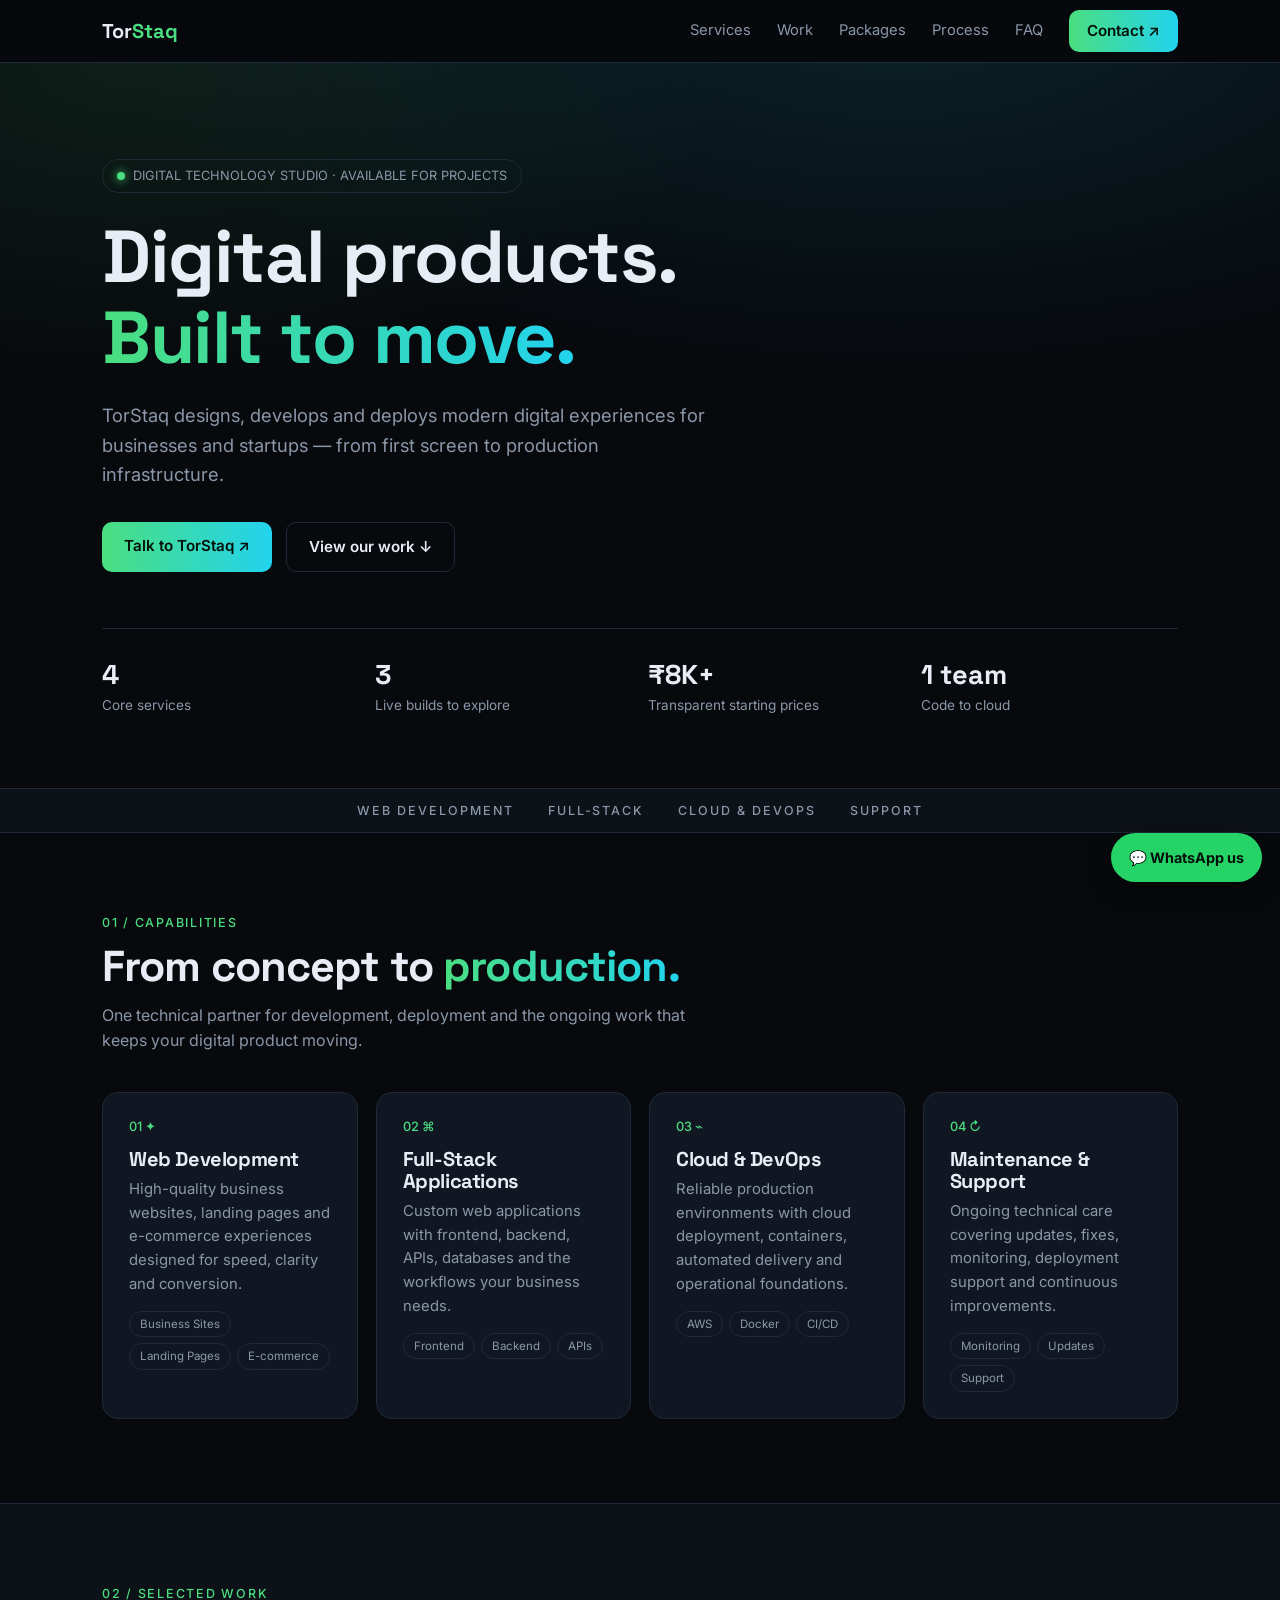
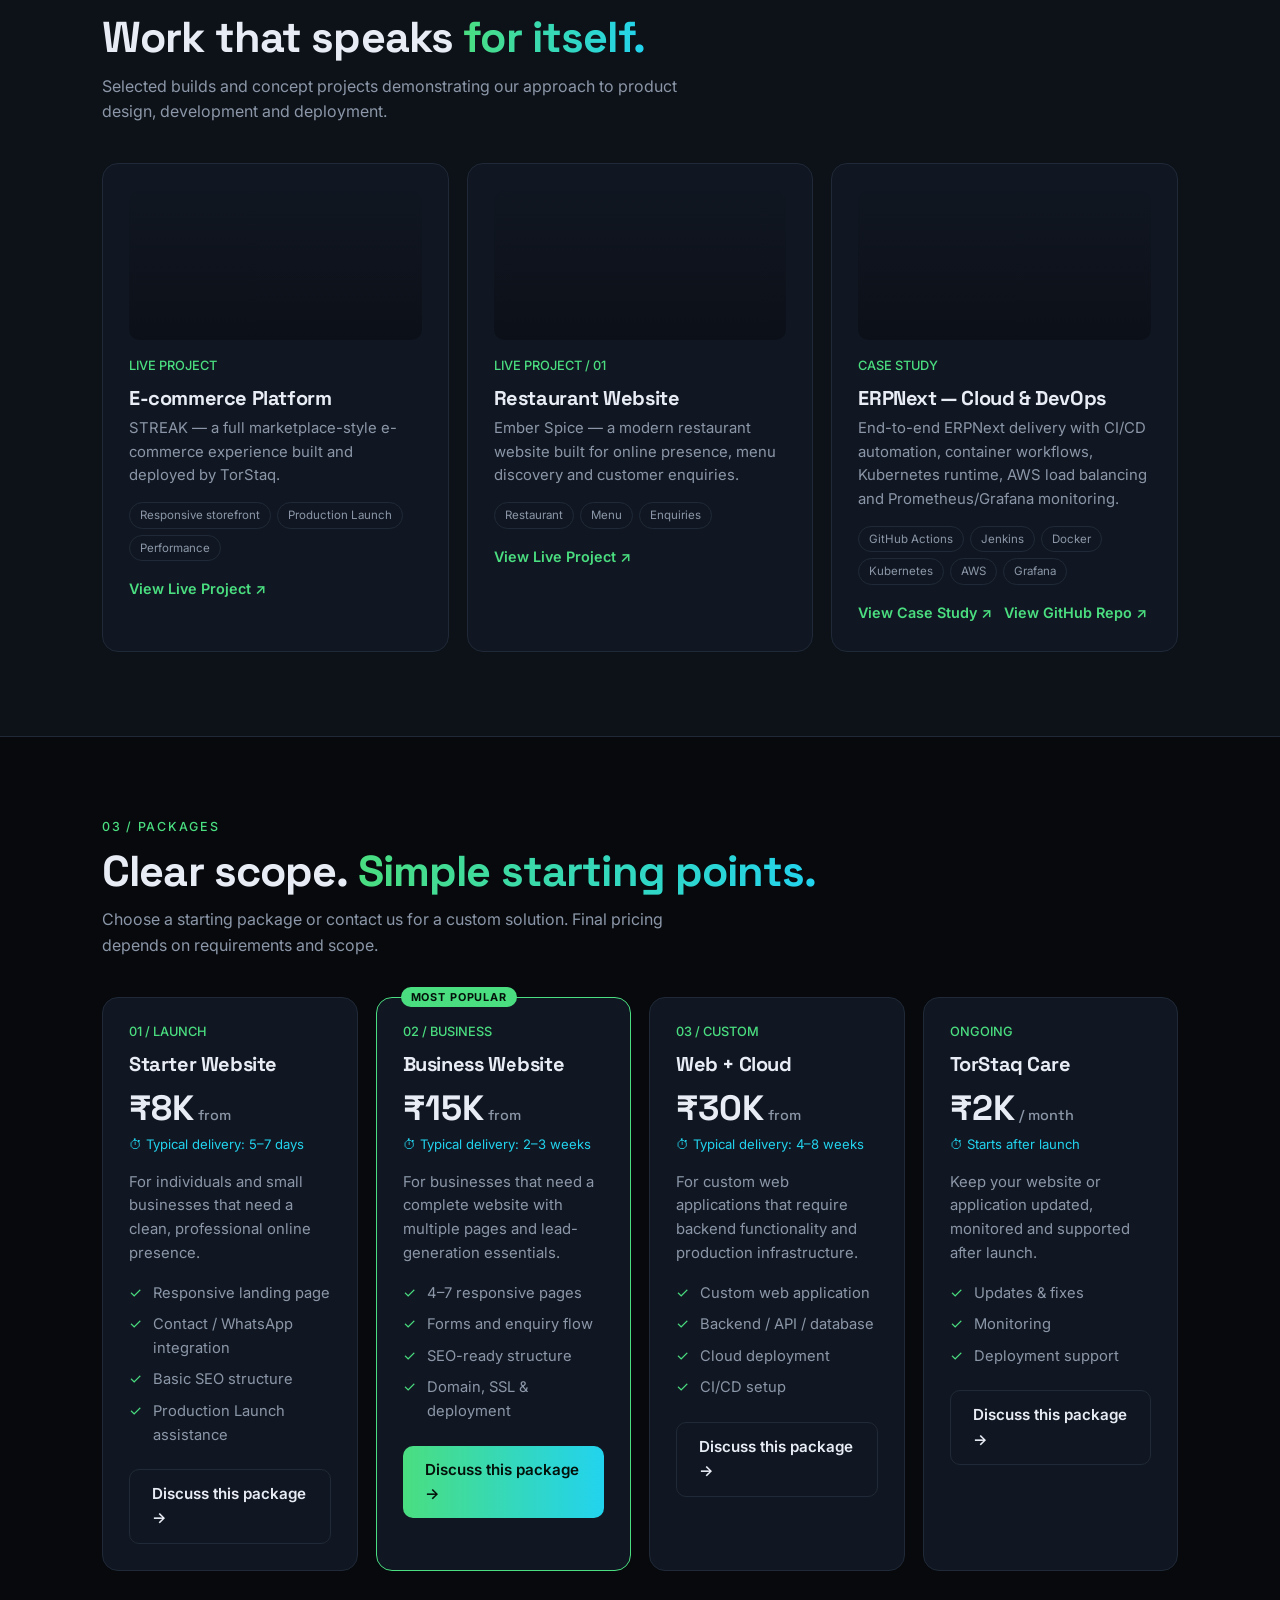
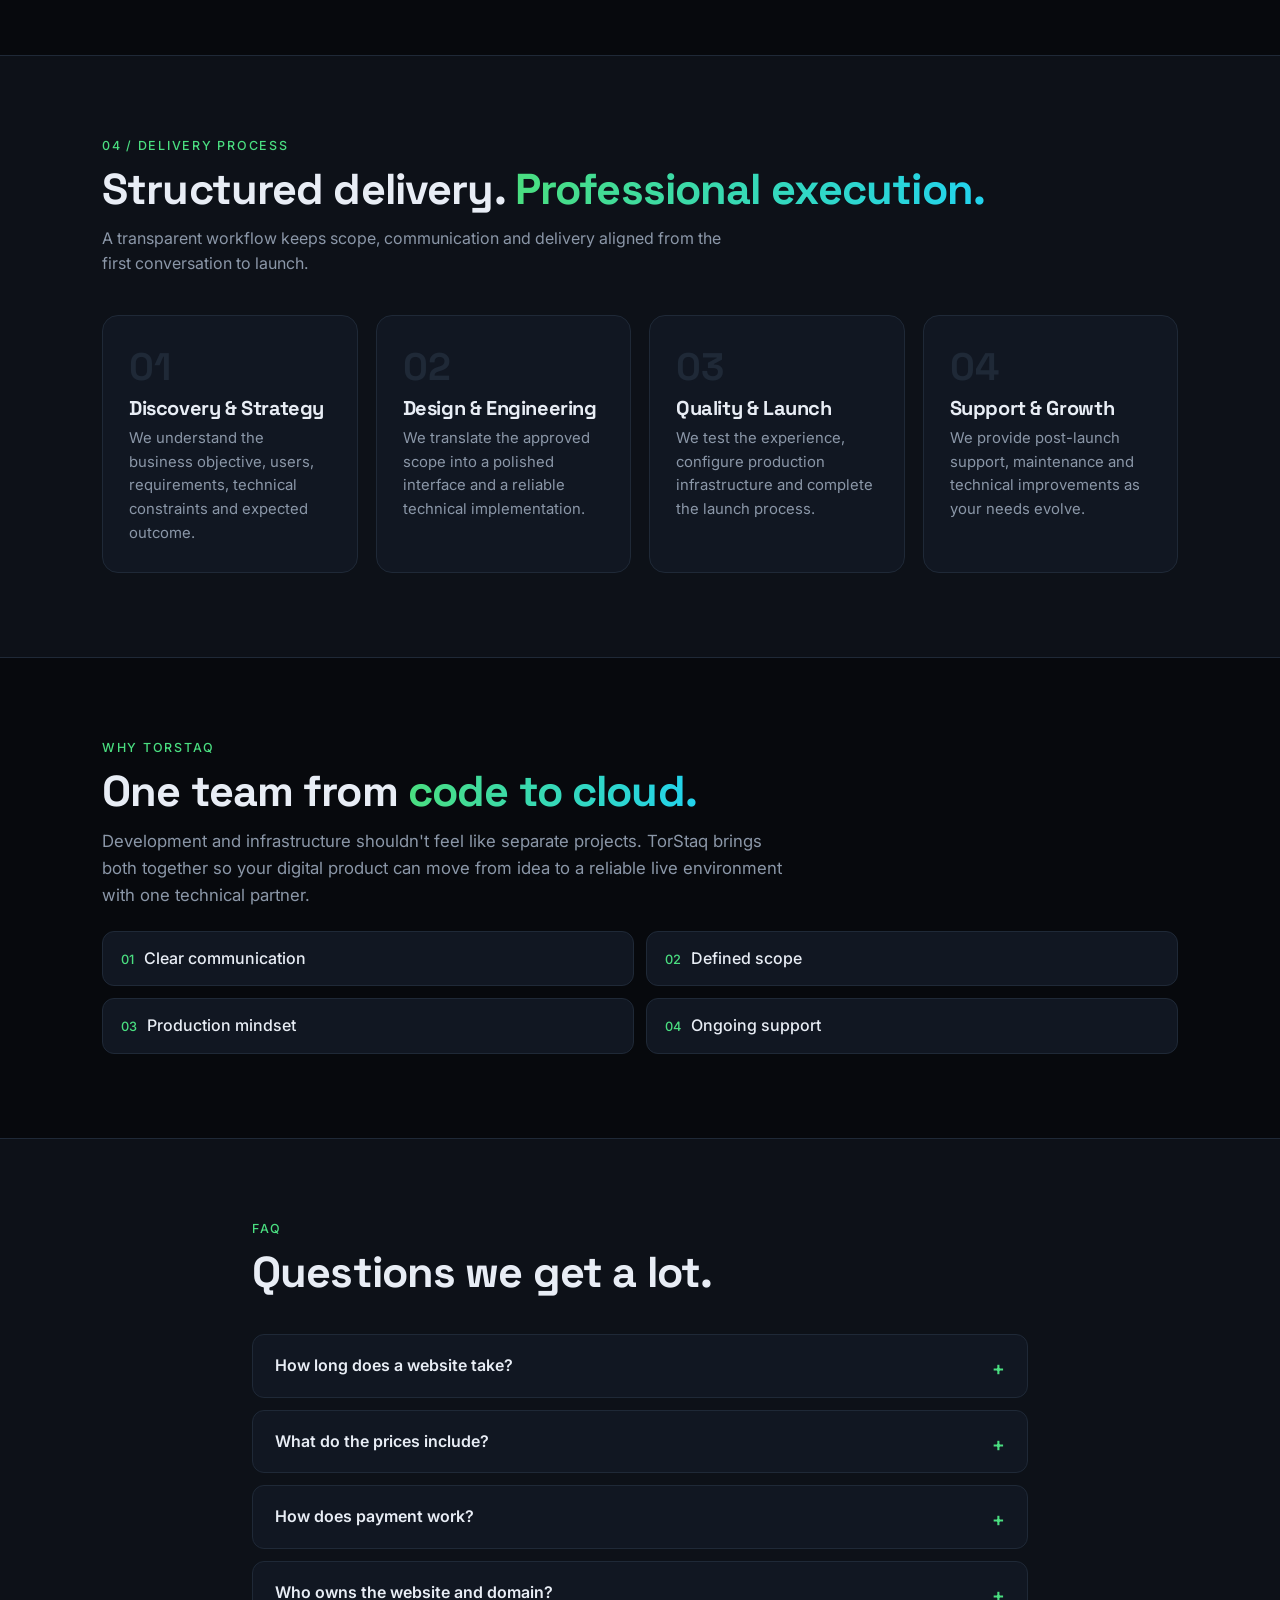
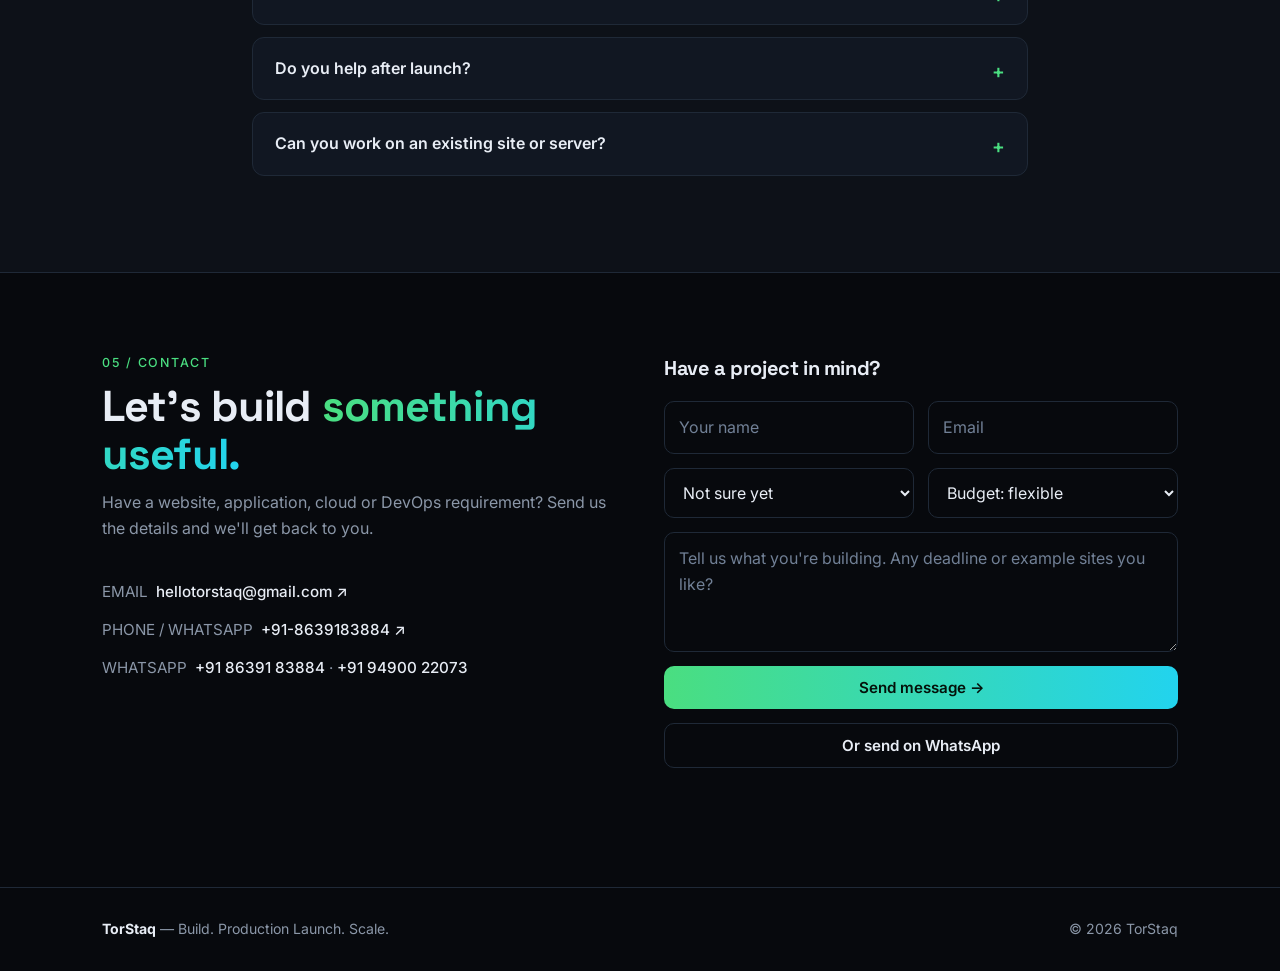
==== index.html @ c0fe5fc9 "Rollback recent logo changes" ====
<!DOCTYPE html>
<html lang="en">
<head>
<meta charset="utf-8">
<meta name="viewport" content="width=device-width, initial-scale=1">
<title>TorStaq — Build. Production Launch. Scale.</title>
<meta name="description" content="TorStaq builds high-performance websites, web applications and cloud infrastructure for businesses and startups. Transparent pricing from ₹8K.">
<meta name="theme-color" content="#07090d">
<meta property="og:title" content="TorStaq — Digital products. Built to move.">
<meta property="og:description" content="Websites, web apps and cloud/DevOps from one team. Packages from ₹8K.">
<meta property="og:type" content="website">
<link rel="preconnect" href="https://fonts.googleapis.com">
<link rel="preconnect" href="https://fonts.gstatic.com" crossorigin>
<link href="https://fonts.googleapis.com/css2?family=Inter:wght@400;500;600&family=Space+Grotesk:wght@500;700&display=swap" rel="stylesheet">
<link rel="stylesheet" href="styles.css">
</head>
<body id="home">
<nav><div class="wrap">
<a href="#home" class="logo">Tor<b>Staq</b></a>
<div class="links"><a href="#services">Services</a><a href="#work">Work</a><a href="#packages">Packages</a><a href="#process">Process</a><a href="#faq">FAQ</a><a href="#contact" class="btn p" style="padding:9px 18px">Contact ↗</a></div>
</div></nav>

<header class="hero"><div class="wrap">
<span class="badge"><i></i> DIGITAL TECHNOLOGY STUDIO · AVAILABLE FOR PROJECTS</span>
<h1>Digital products.<br><span class="grad">Built to move.</span></h1>
<p>TorStaq designs, develops and deploys modern digital experiences for businesses and startups — from first screen to production infrastructure.</p>
<div class="cta"><a href="#contact" class="btn p">Talk to TorStaq ↗</a><a href="#work" class="btn">View our work ↓</a></div>
<div class="stats">
<div><b>4</b><span>Core services</span></div>
<div><b>3</b><span>Live builds to explore</span></div>
<div><b>₹8K+</b><span>Transparent starting prices</span></div>
<div><b>1 team</b><span>Code to cloud</span></div>
</div>
</div></header>
<div class="ticker"><div class="wrap"><span>WEB DEVELOPMENT</span><span>FULL-STACK</span><span>CLOUD &amp; DEVOPS</span><span>SUPPORT</span></div></div>

<section id="services"><div class="wrap">
<span class="eyebrow">01 / Capabilities</span>
<h2>From concept to <span class="grad">production.</span></h2>
<p class="sub">One technical partner for development, deployment and the ongoing work that keeps your digital product moving.</p>
<div class="grid g4">
<a class="card" href="services.html#web"><span class="num">01 ✦</span><h3>Web Development</h3><p>High-quality business websites, landing pages and e-commerce experiences designed for speed, clarity and conversion.</p><div class="tags"><span>Business Sites</span><span>Landing Pages</span><span>E-commerce</span></div></a>
<a class="card" href="services.html#fullstack"><span class="num">02 ⌘</span><h3>Full-Stack Applications</h3><p>Custom web applications with frontend, backend, APIs, databases and the workflows your business needs.</p><div class="tags"><span>Frontend</span><span>Backend</span><span>APIs</span></div></a>
<a class="card" href="services.html#cloud"><span class="num">03 ⌁</span><h3>Cloud &amp; DevOps</h3><p>Reliable production environments with cloud deployment, containers, automated delivery and operational foundations.</p><div class="tags"><span>AWS</span><span>Docker</span><span>CI/CD</span></div></a>
<a class="card" href="services.html#support"><span class="num">04 ↻</span><h3>Maintenance &amp; Support</h3><p>Ongoing technical care covering updates, fixes, monitoring, deployment support and continuous improvements.</p><div class="tags"><span>Monitoring</span><span>Updates</span><span>Support</span></div></a>
</div></div></section>

<section id="work" class="alt work"><div class="wrap">
<span class="eyebrow">02 / Selected work</span>
<h2>Work that speaks <span class="grad">for itself.</span></h2>
<p class="sub">Selected builds and concept projects demonstrating our approach to product design, development and deployment.</p>
<div class="grid g3">
<div class="card"><div class="thumb t1" role="img" aria-label="E-commerce shopping and fashion storefront"></div><span class="num">LIVE PROJECT</span><h3>E-commerce Platform</h3><p>STREAK — a full marketplace-style e-commerce experience built and deployed by TorStaq.</p><div class="tags"><span>Responsive storefront</span><span>Production Launch</span><span>Performance</span></div><a class="l" href="https://streak-ecommerce.vercel.app/" target="_blank" rel="noopener">View Live Project ↗</a></div>
<div class="card"><div class="thumb t2" role="img" aria-label="Restaurant interior and dining experience"></div><span class="num">LIVE PROJECT / 01</span><h3>Restaurant Website</h3><p>Ember Spice — a modern restaurant website built for online presence, menu discovery and customer enquiries.</p><div class="tags"><span>Restaurant</span><span>Menu</span><span>Enquiries</span></div><a class="l" href="https://ember-spice-restaurant.onrender.com" target="_blank" rel="noopener">View Live Project ↗</a></div>
<div class="card"><div class="thumb t3" role="img" aria-label="Cloud infrastructure and DevOps technology"></div><span class="num">CASE STUDY</span><h3>ERPNext — Cloud &amp; DevOps</h3><p>End-to-end ERPNext delivery with CI/CD automation, container workflows, Kubernetes runtime, AWS load balancing and Prometheus/Grafana monitoring.</p><div class="tags"><span>GitHub Actions</span><span>Jenkins</span><span>Docker</span><span>Kubernetes</span><span>AWS</span><span>Grafana</span></div><a class="l" href="erpnext-devops.html">View Case Study ↗</a> &nbsp; <a class="l" href="https://github.com/vijayreddy8/ERP-devops-project" target="_blank" rel="noopener">View GitHub Repo ↗</a></div>
</div></div></section>

<section id="packages"><div class="wrap">
<span class="eyebrow">03 / Packages</span>
<h2>Clear scope. <span class="grad">Simple starting points.</span></h2>
<p class="sub">Choose a starting package or contact us for a custom solution. Final pricing depends on requirements and scope.</p>
<div class="grid g4">
<div class="card"><span class="num">01 / LAUNCH</span><h3>Starter Website</h3><div class="price">₹8K<small> from</small></div><div class="time">⏱ Typical delivery: 5–7 days</div><p>For individuals and small businesses that need a clean, professional online presence.</p><ul class="ck"><li>Responsive landing page</li><li>Contact / WhatsApp integration</li><li>Basic SEO structure</li><li>Production Launch assistance</li></ul><a href="#contact" class="btn" data-pkg="Starter Website">Discuss this package →</a></div>
<div class="card pop"><span class="num">02 / BUSINESS</span><h3>Business Website</h3><div class="price">₹15K<small> from</small></div><div class="time">⏱ Typical delivery: 2–3 weeks</div><p>For businesses that need a complete website with multiple pages and lead-generation essentials.</p><ul class="ck"><li>4–7 responsive pages</li><li>Forms and enquiry flow</li><li>SEO-ready structure</li><li>Domain, SSL &amp; deployment</li></ul><a href="#contact" class="btn p" data-pkg="Business Website">Discuss this package →</a></div>
<div class="card"><span class="num">03 / CUSTOM</span><h3>Web + Cloud</h3><div class="price">₹30K<small> from</small></div><div class="time">⏱ Typical delivery: 4–8 weeks</div><p>For custom web applications that require backend functionality and production infrastructure.</p><ul class="ck"><li>Custom web application</li><li>Backend / API / database</li><li>Cloud deployment</li><li>CI/CD setup</li></ul><a href="#contact" class="btn" data-pkg="Web + Cloud">Discuss this package →</a></div>
<div class="card"><span class="num">ONGOING</span><h3>TorStaq Care</h3><div class="price">₹2K<small> / month</small></div><div class="time">⏱ Starts after launch</div><p>Keep your website or application updated, monitored and supported after launch.</p><ul class="ck"><li>Updates &amp; fixes</li><li>Monitoring</li><li>Deployment support</li></ul><a href="#contact" class="btn" data-pkg="TorStaq Care">Discuss this package →</a></div>
</div></div></section>

<section id="process" class="alt"><div class="wrap">
<span class="eyebrow">04 / Delivery process</span>
<h2>Structured delivery. <span class="grad">Professional execution.</span></h2>
<p class="sub">A transparent workflow keeps scope, communication and delivery aligned from the first conversation to launch.</p>
<div class="grid g4 steps">
<div class="card"><div class="n">01</div><h3>Discovery &amp; Strategy</h3><p>We understand the business objective, users, requirements, technical constraints and expected outcome.</p></div>
<div class="card"><div class="n">02</div><h3>Design &amp; Engineering</h3><p>We translate the approved scope into a polished interface and a reliable technical implementation.</p></div>
<div class="card"><div class="n">03</div><h3>Quality &amp; Launch</h3><p>We test the experience, configure production infrastructure and complete the launch process.</p></div>
<div class="card"><div class="n">04</div><h3>Support &amp; Growth</h3><p>We provide post-launch support, maintenance and technical improvements as your needs evolve.</p></div>
</div></div></section>

<section id="why"><div class="wrap">
<span class="eyebrow">Why TorStaq</span>
<h2>One team from <span class="grad">code to cloud.</span></h2>
<p class="lead">Development and infrastructure shouldn't feel like separate projects. TorStaq brings both together so your digital product can move from idea to a reliable live environment with one technical partner.</p>
<div class="whyl"><div><span>01</span>Clear communication</div><div><span>02</span>Defined scope</div><div><span>03</span>Production mindset</div><div><span>04</span>Ongoing support</div></div>
</div></section>

<section id="faq" class="alt"><div class="wrap" style="max-width:820px">
<span class="eyebrow">FAQ</span><h2>Questions we get a lot.</h2><br>
<details><summary>How long does a website take?</summary><p>A starter landing page typically takes about a week, and a multi-page business site two to three weeks. Custom applications depend on scope — you'll get a timeline with your quote.</p></details>
<details><summary>What do the prices include?</summary><p>Package prices are starting points. Final pricing depends on your requirements and scope, and you'll receive a clear written quote before any work begins.</p></details>
<details><summary>How does payment work?</summary><p>We agree on milestones and payment terms in the quote before work starts, so there are no surprises.</p></details>
<details><summary>Who owns the website and domain?</summary><p>You do. Your domain, hosting accounts and project files are handed over to you at launch.</p></details>
<details><summary>Do you help after launch?</summary><p>Yes. TorStaq Care (from ₹2K/month) covers updates, fixes, monitoring and deployment support.</p></details>
<details><summary>Can you work on an existing site or server?</summary><p>Yes — redesigns, deployment cleanups, cloud migration and CI/CD setup for existing projects are all welcome.</p></details>
</div></section>

<section id="contact"><div class="wrap">
<div class="grid g2" style="gap:48px">
<div><span class="eyebrow">05 / Contact</span><h2>Let's build <span class="grad">something useful.</span></h2>
<p class="sub">Have a website, application, cloud or DevOps requirement? Send us the details and we'll get back to you.</p>
<div class="ct">
<span>EMAIL &nbsp;<a href="mailto:hellotorstaq@gmail.com">hellotorstaq@gmail.com ↗</a></span>
<span>PHONE / WHATSAPP &nbsp;<a href="tel:+918639183884">+91-8639183884 ↗</a></span>
<span>WHATSAPP &nbsp;<a href="https://wa.me/918639183884?text=Hi%20there%2C%20I%20am%20looking%20for%20a%20new%20website." target="_blank" rel="noopener">+91 86391 83884</a> · <a href="https://wa.me/919490022073?text=Hi%20there%2C%20I%20am%20looking%20for%20a%20new%20website." target="_blank" rel="noopener">+91 94900 22073</a></span>
</div></div>
<form id="f" novalidate>
<h3>Have a project in mind?</h3>
<div class="row"><input id="nm" name="name" placeholder="Your name" required maxlength="100" autocomplete="name"><input id="em" name="email" type="email" placeholder="Email" required maxlength="150" autocomplete="email"></div>
<div class="row"><select id="pk" name="package"><option>Not sure yet</option><option>Starter Website</option><option>Business Website</option><option>Web + Cloud</option><option>TorStaq Care</option></select>
<select id="bd" name="budget"><option>Budget: flexible</option><option>Under ₹10K</option><option>₹10K – ₹30K</option><option>₹30K – ₹1L</option><option>₹1L+</option></select></div>
<input class="hp" name="website" id="hp" tabindex="-1" autocomplete="off" aria-hidden="true">
<textarea id="ms" name="message" placeholder="Tell us what you're building. Any deadline or example sites you like?" required maxlength="3000"></textarea>
<button class="btn p" type="submit" id="sb">Send message →</button>
<button class="btn" type="button" id="wb">Or send on WhatsApp</button>
<div id="st" role="status" aria-live="polite"></div>
</form>
</div></div></section>

<footer><div class="wrap"><span><b style="color:var(--tx)">TorStaq</b> — Build. Production Launch. Scale.</span><span>© 2026 TorStaq</span></div></footer>
<a class="wa" href="https://wa.me/918639183884?text=Hi%20there%2C%20I%20am%20looking%20for%20a%20new%20website." target="_blank" rel="noopener">💬 WhatsApp us</a>

<script>
var $=function(i){return document.getElementById(i)},st=$('st');
function msg(t,c){st.textContent=t;st.className=c||''}
function data(){return{name:$('nm').value.trim(),email:$('em').value.trim(),package:$('pk').value,budget:$('bd').value,message:$('ms').value.trim(),website:$('hp').value}}
function valid(d){if(d.name.length<2){msg('Please enter your name.','er');return false}
if(!/^[^\s@]+@[^\s@]+\.[^\s@]+$/.test(d.email)){msg('Please enter a valid email.','er');return false}
if(d.message.length<10){msg('Please add a few more details (10+ characters).','er');return false}return true}
function txt(d){return'Name: '+d.name+'\nEmail: '+d.email+'\nPackage: '+d.package+'\nBudget: '+d.budget+'\n\n'+d.message}
$('f').addEventListener('submit',function(e){e.preventDefault();var d=data();if(!valid(d))return;
$('sb').disabled=true;msg('Sending…');
fetch('/api/contact',{method:'POST',headers:{'Content-Type':'application/json'},body:JSON.stringify(d)})
.then(function(r){return r.json().then(function(j){return{ok:r.ok,j:j}})})
.then(function(x){if(x.ok){msg('Thanks! Your message is sent. We will get back to you soon.','ok');$('f').reset()}else{throw new Error(x.j.error||'fail')}})
.catch(function(){msg('Could not send right now. Opening your email app instead…','er');
setTimeout(function(){location.href='mailto:hellotorstaq@gmail.com?subject='+encodeURIComponent('Project Inquiry — TorStaq')+'&body='+encodeURIComponent(txt(d))},900)})
.finally(function(){$('sb').disabled=false})});
$('wb').addEventListener('click',function(){var d=data();if(!valid(d))return;window.open('https://wa.me/918639183884?text='+encodeURIComponent('Hi TorStaq,\n'+txt(d)),'_blank')});
document.querySelectorAll('[data-pkg]').forEach(function(a){a.addEventListener('click',function(){$('pk').value=a.dataset.pkg})});
</script>
</body>
</html>
---- styles.css ----
:root{--bg:#07090d;--bg2:#0d1118;--card:#111722;--line:#1f2937;--tx:#e8edf5;--mut:#8b97a8;--ac:#4ade80;--ac2:#22d3ee}
*{box-sizing:border-box;margin:0;padding:0}
html{scroll-behavior:smooth;scroll-padding-top:70px}
body{background:var(--bg);color:var(--tx);font:16px/1.6 Inter,system-ui,sans-serif;-webkit-font-smoothing:antialiased}
a{color:inherit;text-decoration:none}
.wrap{max-width:1120px;margin:0 auto;padding:0 22px}
h1,h2,h3{font-family:'Space Grotesk',Inter,sans-serif;line-height:1.1;letter-spacing:-.02em}
h1{font-size:clamp(2.4rem,6.5vw,4.6rem)}
h2{font-size:clamp(1.8rem,4vw,2.7rem);margin-bottom:12px}
h3{font-size:1.25rem;margin-bottom:8px}
.grad{background:linear-gradient(90deg,var(--ac),var(--ac2));-webkit-background-clip:text;background-clip:text;color:transparent}
nav{position:sticky;top:0;z-index:10;background:rgba(7,9,13,.85);backdrop-filter:blur(12px);border-bottom:1px solid var(--line)}
nav .wrap{display:flex;align-items:center;justify-content:space-between;height:62px}
.logo{font:700 1.25rem 'Space Grotesk',sans-serif}.logo b{color:var(--ac)}
.links{display:flex;gap:26px;align-items:center;font-size:.92rem;color:var(--mut)}
.links a:hover{color:var(--tx)}
.btn{display:inline-block;padding:12px 22px;border-radius:10px;font-weight:600;font-size:.95rem;border:1px solid var(--line);transition:.2s;cursor:pointer;background:none;color:var(--tx);font-family:inherit}
.btn.p{background:linear-gradient(90deg,var(--ac),var(--ac2));color:#04110a;border:0}
.btn:hover{transform:translateY(-2px);border-color:var(--ac)}
section{padding:84px 0}
.eyebrow{font:500 .78rem/1 Inter;letter-spacing:.14em;text-transform:uppercase;color:var(--ac);margin-bottom:14px;display:block}
.sub{color:var(--mut);max-width:620px;margin-bottom:38px}
.hero{padding:96px 0 70px;background:radial-gradient(800px 380px at 70% -10%,rgba(34,211,238,.13),transparent),radial-gradient(600px 320px at 10% 0,rgba(74,222,128,.10),transparent)}
.badge{display:inline-flex;gap:8px;align-items:center;border:1px solid var(--line);padding:6px 14px;border-radius:99px;font-size:.8rem;color:var(--mut);margin-bottom:24px}
.badge i{width:8px;height:8px;border-radius:50%;background:var(--ac);box-shadow:0 0 10px var(--ac)}
.hero p{font-size:1.15rem;color:var(--mut);max-width:620px;margin:22px 0 32px}
.cta{display:flex;gap:14px;flex-wrap:wrap}
.stats{display:grid;grid-template-columns:repeat(4,1fr);gap:16px;margin-top:56px;border-top:1px solid var(--line);padding-top:28px}
.stats b{display:block;font:700 1.7rem 'Space Grotesk';color:var(--tx)}
.stats span{font-size:.85rem;color:var(--mut)}
.grid{display:grid;gap:18px}
.g4{grid-template-columns:repeat(4,1fr)}.g3{grid-template-columns:repeat(3,1fr)}.g2{grid-template-columns:repeat(2,1fr)}
.card{background:var(--card);border:1px solid var(--line);border-radius:16px;padding:26px;transition:.25s}
.card:hover{border-color:#2f3b4f;transform:translateY(-3px)}
.card p{color:var(--mut);font-size:.93rem}
.num{font:500 .8rem Inter;color:var(--ac);margin-bottom:14px;display:block}
.tags{display:flex;flex-wrap:wrap;gap:6px;margin-top:14px}
.tags span{font-size:.72rem;padding:3px 10px;border:1px solid var(--line);border-radius:99px;color:var(--mut)}
.alt{background:var(--bg2);border-block:1px solid var(--line)}
.work .thumb{height:150px;border-radius:10px;margin-bottom:18px;display:flex;align-items:center;justify-content:center;font:700 1.5rem 'Space Grotesk';color:rgba(255,255,255,.94);position:relative;overflow:hidden;background-size:cover;background-position:center}
.work .thumb::after{content:"";position:absolute;inset:0;background:linear-gradient(180deg,rgba(5,8,14,.05),rgba(5,8,14,.48))}
.t1{background-image:url("https://images.pexels.com/photos/29502362/pexels-photo-29502362.jpeg?auto=compress&cs=tinysrgb&w=1200")}
.t2{background-image:url("https://images.pexels.com/photos/23877500/pexels-photo-23877500.jpeg?auto=compress&cs=tinysrgb&w=1200")}
.t3{background-image:url("https://images.pexels.com/photos/5480781/pexels-photo-5480781.jpeg?auto=compress&cs=tinysrgb&w=1200")}

a.card{display:block}
.hp{position:absolute;left:-9999px;opacity:0;height:0}
#st{font-size:.92rem;min-height:1.4em}.ok{color:var(--ac)}.er{color:#f87171}
.phead{padding:70px 0 30px;background:radial-gradient(700px 300px at 80% -10%,rgba(34,211,238,.12),transparent)}
.back{color:var(--mut);font-size:.9rem;display:inline-block;margin-bottom:18px}.back:hover{color:var(--ac)}
.blk{padding:44px 0;border-top:1px solid var(--line)}
.blk .grid{margin-top:22px}
.lead{color:var(--mut);max-width:680px;font-size:1.05rem}
.stack{display:flex;flex-wrap:wrap;gap:8px;margin:20px 0}
.stack span{padding:6px 14px;border:1px solid var(--line);border-radius:99px;background:var(--card);font-size:.85rem}
.whyl{display:grid;grid-template-columns:1fr 1fr;gap:12px;margin-top:22px}
.whyl div{border:1px solid var(--line);border-radius:12px;padding:14px 18px;background:var(--card);font-weight:500}
.whyl span{color:var(--ac);margin-right:10px;font-size:.8rem}
.sm{padding:10px 18px;font-size:.88rem}
@media(max-width:640px){.whyl{grid-template-columns:1fr}}

.work a.l{display:inline-block;margin-top:16px;color:var(--ac);font-weight:600;font-size:.9rem}
.price{font:700 2.2rem 'Space Grotesk';margin:10px 0 4px}.price small{font-size:.9rem;color:var(--mut);font-weight:500}
.time{font-size:.82rem;color:var(--ac2);margin-bottom:16px}
ul.ck{list-style:none;margin:16px 0 22px}
ul.ck li{padding-left:24px;position:relative;color:var(--mut);font-size:.92rem;margin-bottom:8px}
ul.ck li:before{content:"✓";position:absolute;left:0;color:var(--ac)}
.pop{border-color:var(--ac);position:relative}
.pop:before{content:"MOST POPULAR";position:absolute;top:-11px;left:24px;background:var(--ac);color:#04110a;font:700 .68rem Inter;padding:3px 10px;border-radius:99px;letter-spacing:.08em}
.steps .card{position:relative}
.steps .n{font:700 2.4rem 'Space Grotesk';color:#1f2937;margin-bottom:6px}
details{border:1px solid var(--line);border-radius:12px;padding:18px 22px;background:var(--card);margin-bottom:12px}
summary{cursor:pointer;font-weight:600;list-style:none}
summary::-webkit-details-marker{display:none}
summary::after{content:"+";float:right;color:var(--ac);font-size:1.2rem}
details[open] summary::after{content:"–"}
details p{color:var(--mut);margin-top:12px;font-size:.94rem}
form{display:grid;gap:14px}
.row{display:grid;grid-template-columns:1fr 1fr;gap:14px}
input,select,textarea{width:100%;background:var(--bg);border:1px solid var(--line);color:var(--tx);border-radius:10px;padding:13px 14px;font:inherit}
input::placeholder,textarea::placeholder{color:#718096}
input:focus,select:focus,textarea:focus{outline:0;border-color:var(--ac)}
textarea{min-height:120px;resize:vertical}
.ct{display:flex;flex-direction:column;gap:14px;color:var(--mut);font-size:.95rem}
.ct a{color:var(--tx);font-weight:500}.ct a:hover{color:var(--ac)}
footer{border-top:1px solid var(--line);padding:30px 0;color:var(--mut);font-size:.88rem}
footer .wrap{display:flex;justify-content:space-between;flex-wrap:wrap;gap:12px}
.wa{position:fixed;right:18px;bottom:18px;z-index:20;background:#25d366;color:#04110a;font-weight:700;padding:13px 18px;border-radius:99px;box-shadow:0 8px 24px rgba(0,0,0,.4);font-size:.9rem}
@media(max-width:900px){.g4,.g3{grid-template-columns:repeat(2,1fr)}.stats{grid-template-columns:repeat(2,1fr)}}
@media(max-width:640px){.links a:not(.btn){display:none}.g4,.g3,.g2,.row{grid-template-columns:1fr}section{padding:60px 0}.hero{padding:60px 0 50px}}
@media(prefers-reduced-motion:reduce){*{transition:none!important;scroll-behavior:auto!important}}
.ticker{border-block:1px solid var(--line);background:var(--bg2);padding:14px 0;overflow:hidden;white-space:nowrap}
.ticker .wrap{display:flex;gap:34px;justify-content:center;flex-wrap:wrap;font:500 .78rem Inter;letter-spacing:.16em;color:var(--mut)}
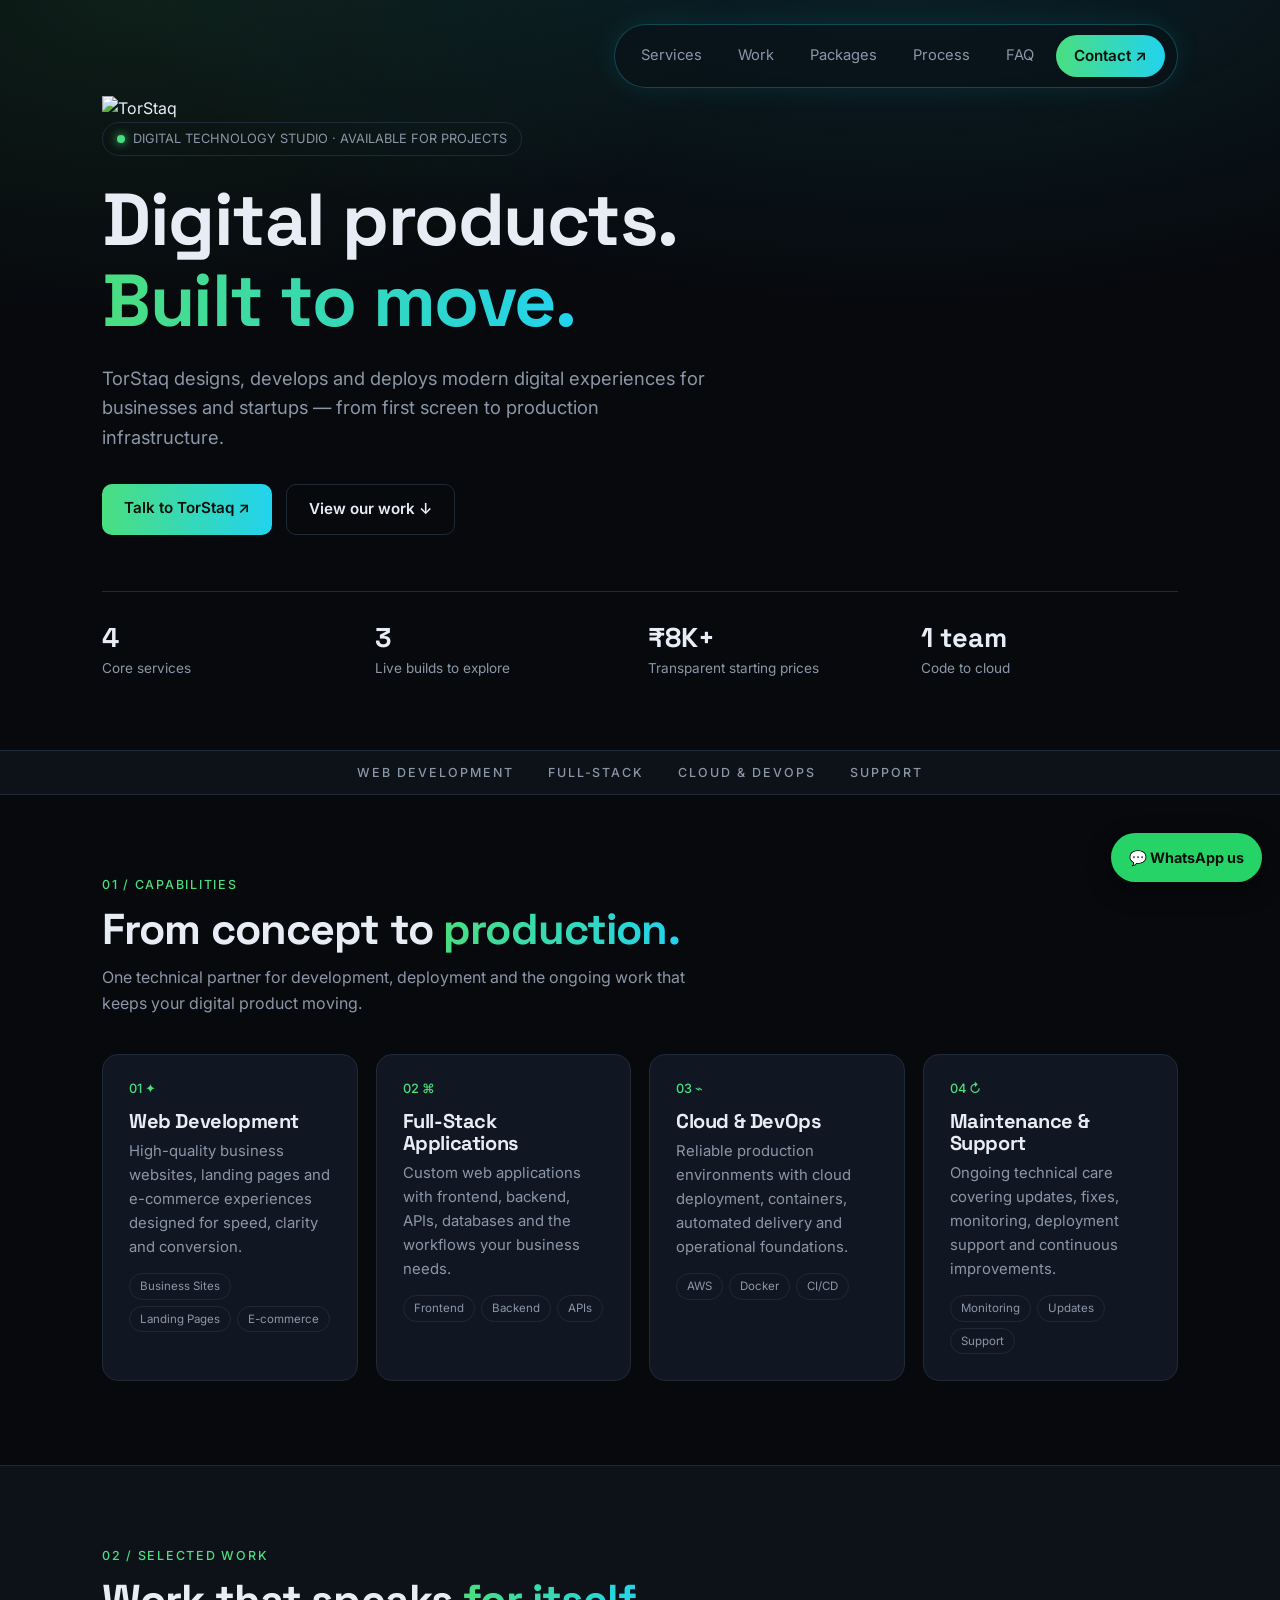
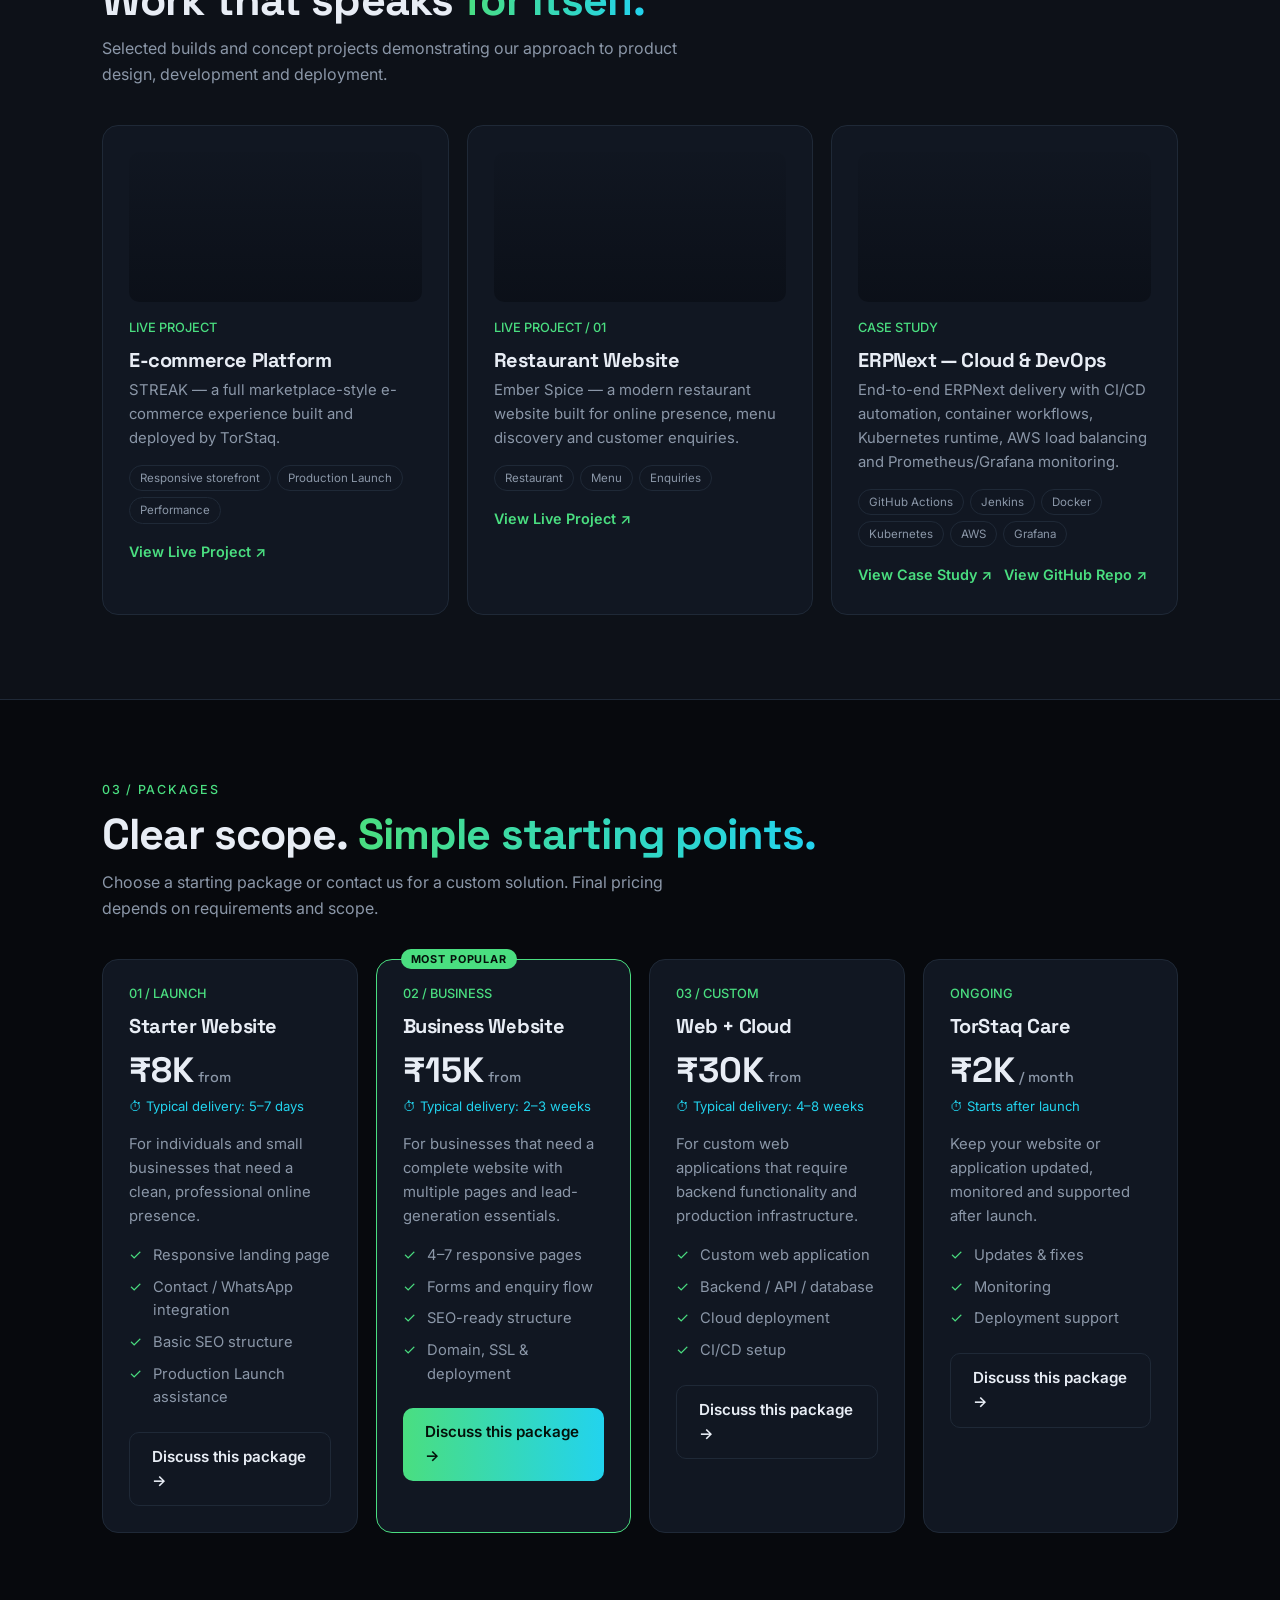
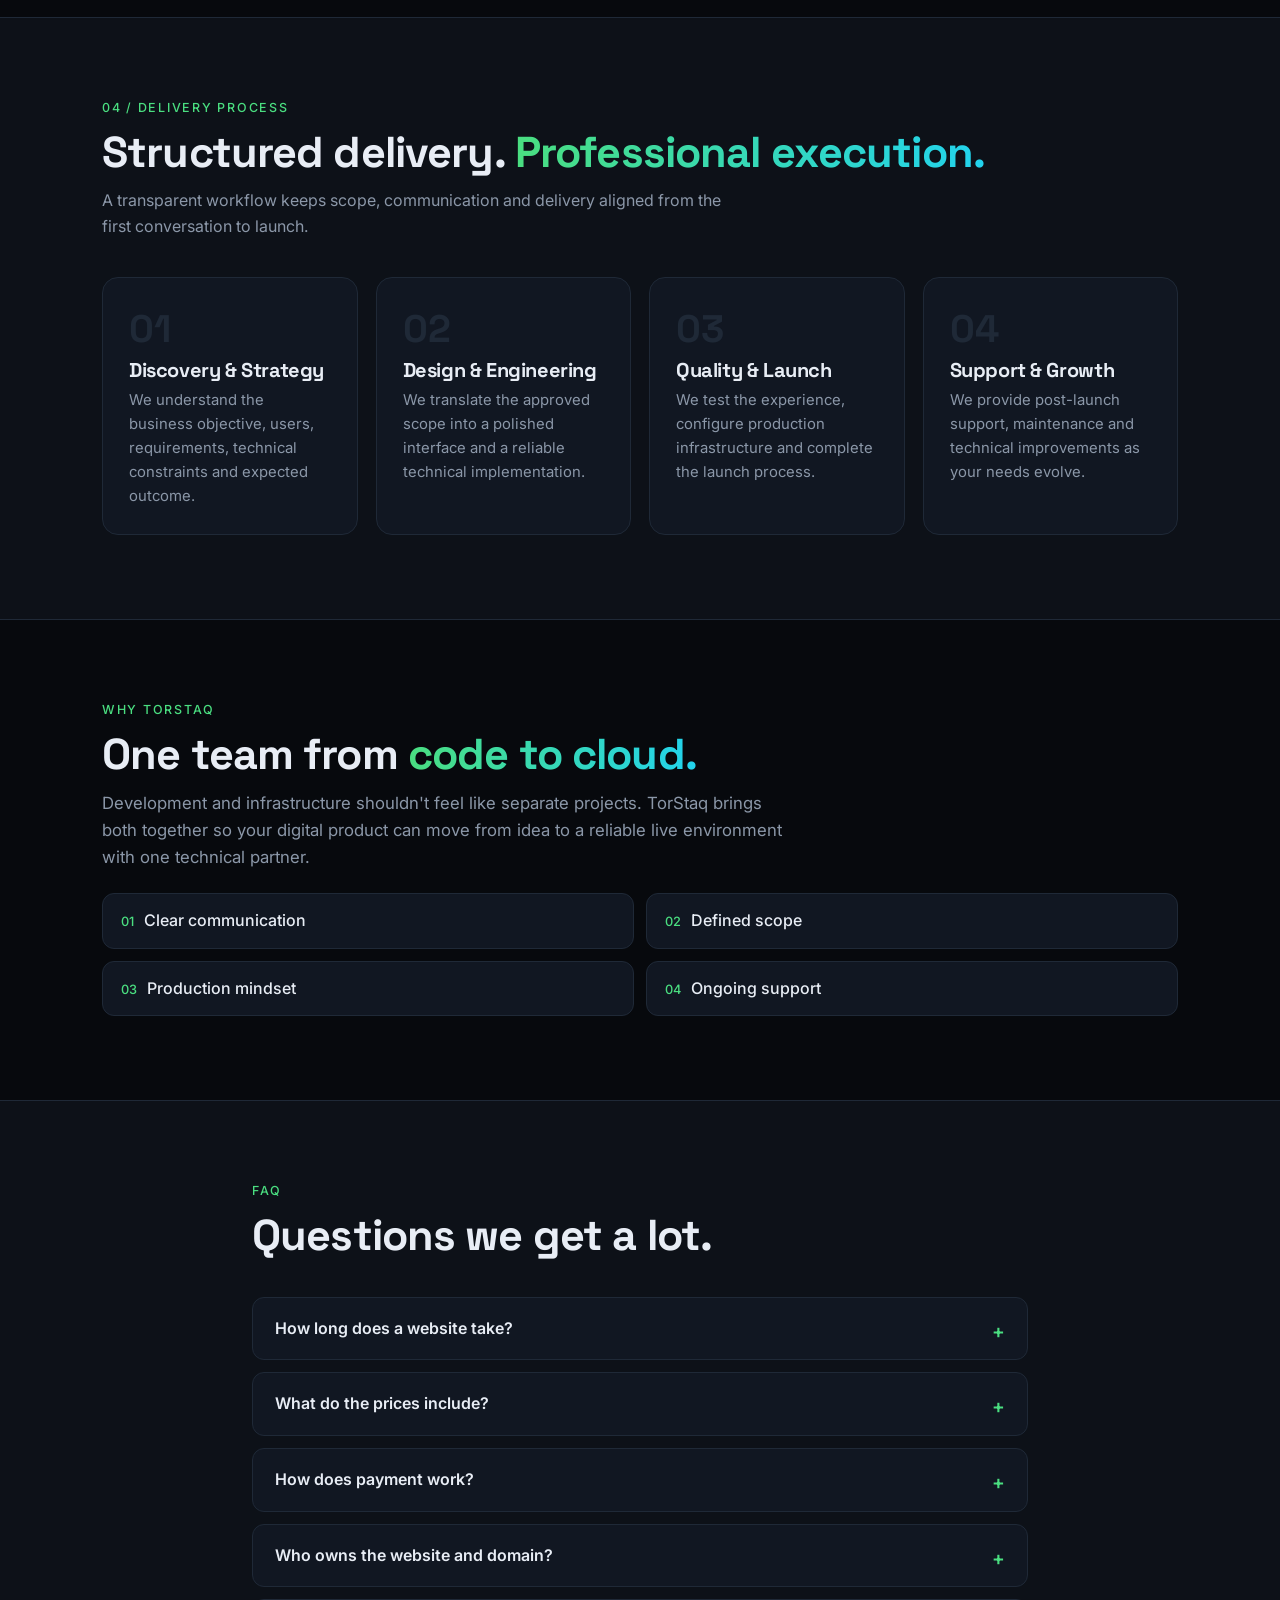
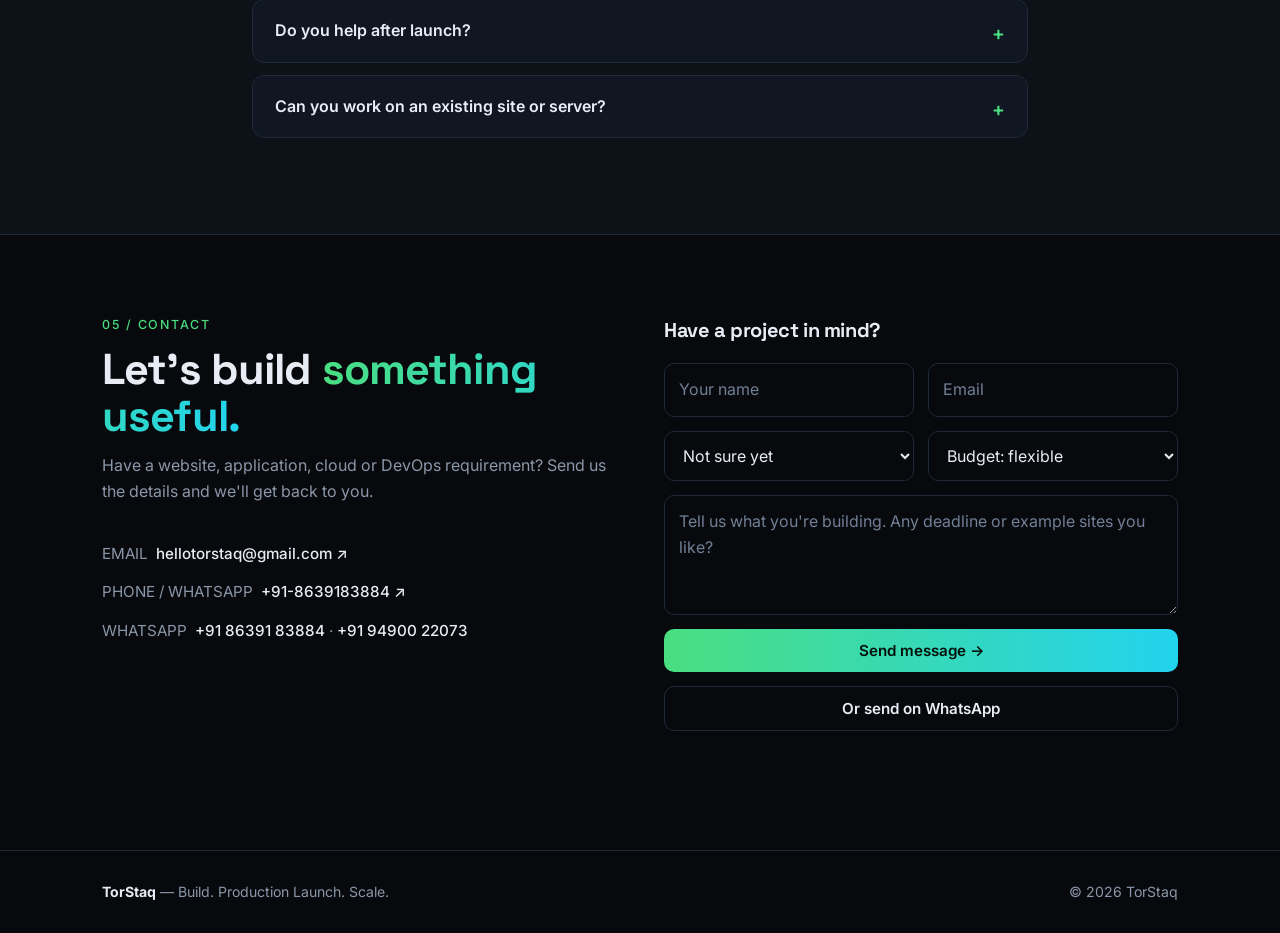
==== commit b7476293: "Update TorStaq hero layout and glass navigation" ====
--- a/index.html
+++ b/index.html
@@ -16,15 +16,19 @@
 </head>
 <body id="home">
 <nav><div class="wrap">
-<a href="#home" class="logo">Tor<b>Staq</b></a>
 <div class="links"><a href="#services">Services</a><a href="#work">Work</a><a href="#packages">Packages</a><a href="#process">Process</a><a href="#faq">FAQ</a><a href="#contact" class="btn p" style="padding:9px 18px">Contact ↗</a></div>
 </div></nav>
 
 <header class="hero"><div class="wrap">
+<div class="hero-layout">
+<div class="hero-logo"><img src="/torstaq-logo.jpg" alt="TorStaq"></div>
+<div class="hero-copy">
 <span class="badge"><i></i> DIGITAL TECHNOLOGY STUDIO · AVAILABLE FOR PROJECTS</span>
 <h1>Digital products.<br><span class="grad">Built to move.</span></h1>
 <p>TorStaq designs, develops and deploys modern digital experiences for businesses and startups — from first screen to production infrastructure.</p>
 <div class="cta"><a href="#contact" class="btn p">Talk to TorStaq ↗</a><a href="#work" class="btn">View our work ↓</a></div>
+</div>
+</div>
 <div class="stats">
 <div><b>4</b><span>Core services</span></div>
 <div><b>3</b><span>Live builds to explore</span></div>
--- a/styles.css
+++ b/styles.css
@@ -9,11 +9,13 @@
 h2{font-size:clamp(1.8rem,4vw,2.7rem);margin-bottom:12px}
 h3{font-size:1.25rem;margin-bottom:8px}
 .grad{background:linear-gradient(90deg,var(--ac),var(--ac2));-webkit-background-clip:text;background-clip:text;color:transparent}
-nav{position:sticky;top:0;z-index:10;background:rgba(7,9,13,.85);backdrop-filter:blur(12px);border-bottom:1px solid var(--line)}
-nav .wrap{display:flex;align-items:center;justify-content:space-between;height:62px}
-.logo{font:700 1.25rem 'Space Grotesk',sans-serif}.logo b{color:var(--ac)}
-.links{display:flex;gap:26px;align-items:center;font-size:.92rem;color:var(--mut)}
-.links a:hover{color:var(--tx)}
+nav{position:absolute;top:24px;left:0;width:100%;z-index:10;background:transparent;border:0}
+nav .wrap{display:flex;justify-content:flex-end;height:auto}
+nav .links{display:flex;gap:8px;align-items:center;font-size:.92rem;color:var(--mut);padding:10px 12px;background:rgba(10,18,24,.58);border:1px solid rgba(34,211,238,.28);border-radius:999px;backdrop-filter:blur(18px);box-shadow:0 0 28px rgba(34,211,238,.10)}
+.logo{display:none}
+.links a{padding:8px 14px;border-radius:999px}
+.links a:hover{color:var(--tx);background:rgba(255,255,255,.06)}
+.links .btn{padding:9px 18px!important}
 .btn{display:inline-block;padding:12px 22px;border-radius:10px;font-weight:600;font-size:.95rem;border:1px solid var(--line);transition:.2s;cursor:pointer;background:none;color:var(--tx);font-family:inherit}
 .btn.p{background:linear-gradient(90deg,var(--ac),var(--ac2));color:#04110a;border:0}
 .btn:hover{transform:translateY(-2px);border-color:var(--ac)}
@@ -86,8 +88,8 @@
 footer{border-top:1px solid var(--line);padding:30px 0;color:var(--mut);font-size:.88rem}
 footer .wrap{display:flex;justify-content:space-between;flex-wrap:wrap;gap:12px}
 .wa{position:fixed;right:18px;bottom:18px;z-index:20;background:#25d366;color:#04110a;font-weight:700;padding:13px 18px;border-radius:99px;box-shadow:0 8px 24px rgba(0,0,0,.4);font-size:.9rem}
-@media(max-width:900px){.g4,.g3{grid-template-columns:repeat(2,1fr)}.stats{grid-template-columns:repeat(2,1fr)}}
-@media(max-width:640px){.links a:not(.btn){display:none}.g4,.g3,.g2,.row{grid-template-columns:1fr}section{padding:60px 0}.hero{padding:60px 0 50px}}
+@media(max-width:900px){.g4,.g3{grid-template-columns:repeat(2,1fr)}.stats{grid-template-columns:repeat(2,1fr)}.hero-layout{grid-template-columns:1fr;gap:24px}.hero-logo{justify-content:flex-start}.hero-logo img{width:300px}.hero-copy{padding-left:0}}
+@media(max-width:640px){nav{top:14px}nav .wrap{padding:0 14px}nav .links{width:100%;justify-content:center;gap:2px;padding:8px}.links a{padding:7px 8px;font-size:.78rem}.links .btn{padding:8px 11px!important}.g4,.g3,.g2,.row{grid-template-columns:1fr}section{padding:60px 0}.hero{padding:120px 0 50px}.hero-layout{gap:14px}.hero-logo img{width:245px}.hero-copy h1{font-size:clamp(2.4rem,12vw,4rem)}.stats{margin-top:40px;padding:18px;border-radius:22px}}
 @media(prefers-reduced-motion:reduce){*{transition:none!important;scroll-behavior:auto!important}}
 .ticker{border-block:1px solid var(--line);background:var(--bg2);padding:14px 0;overflow:hidden;white-space:nowrap}
 .ticker .wrap{display:flex;gap:34px;justify-content:center;flex-wrap:wrap;font:500 .78rem Inter;letter-spacing:.16em;color:var(--mut)}
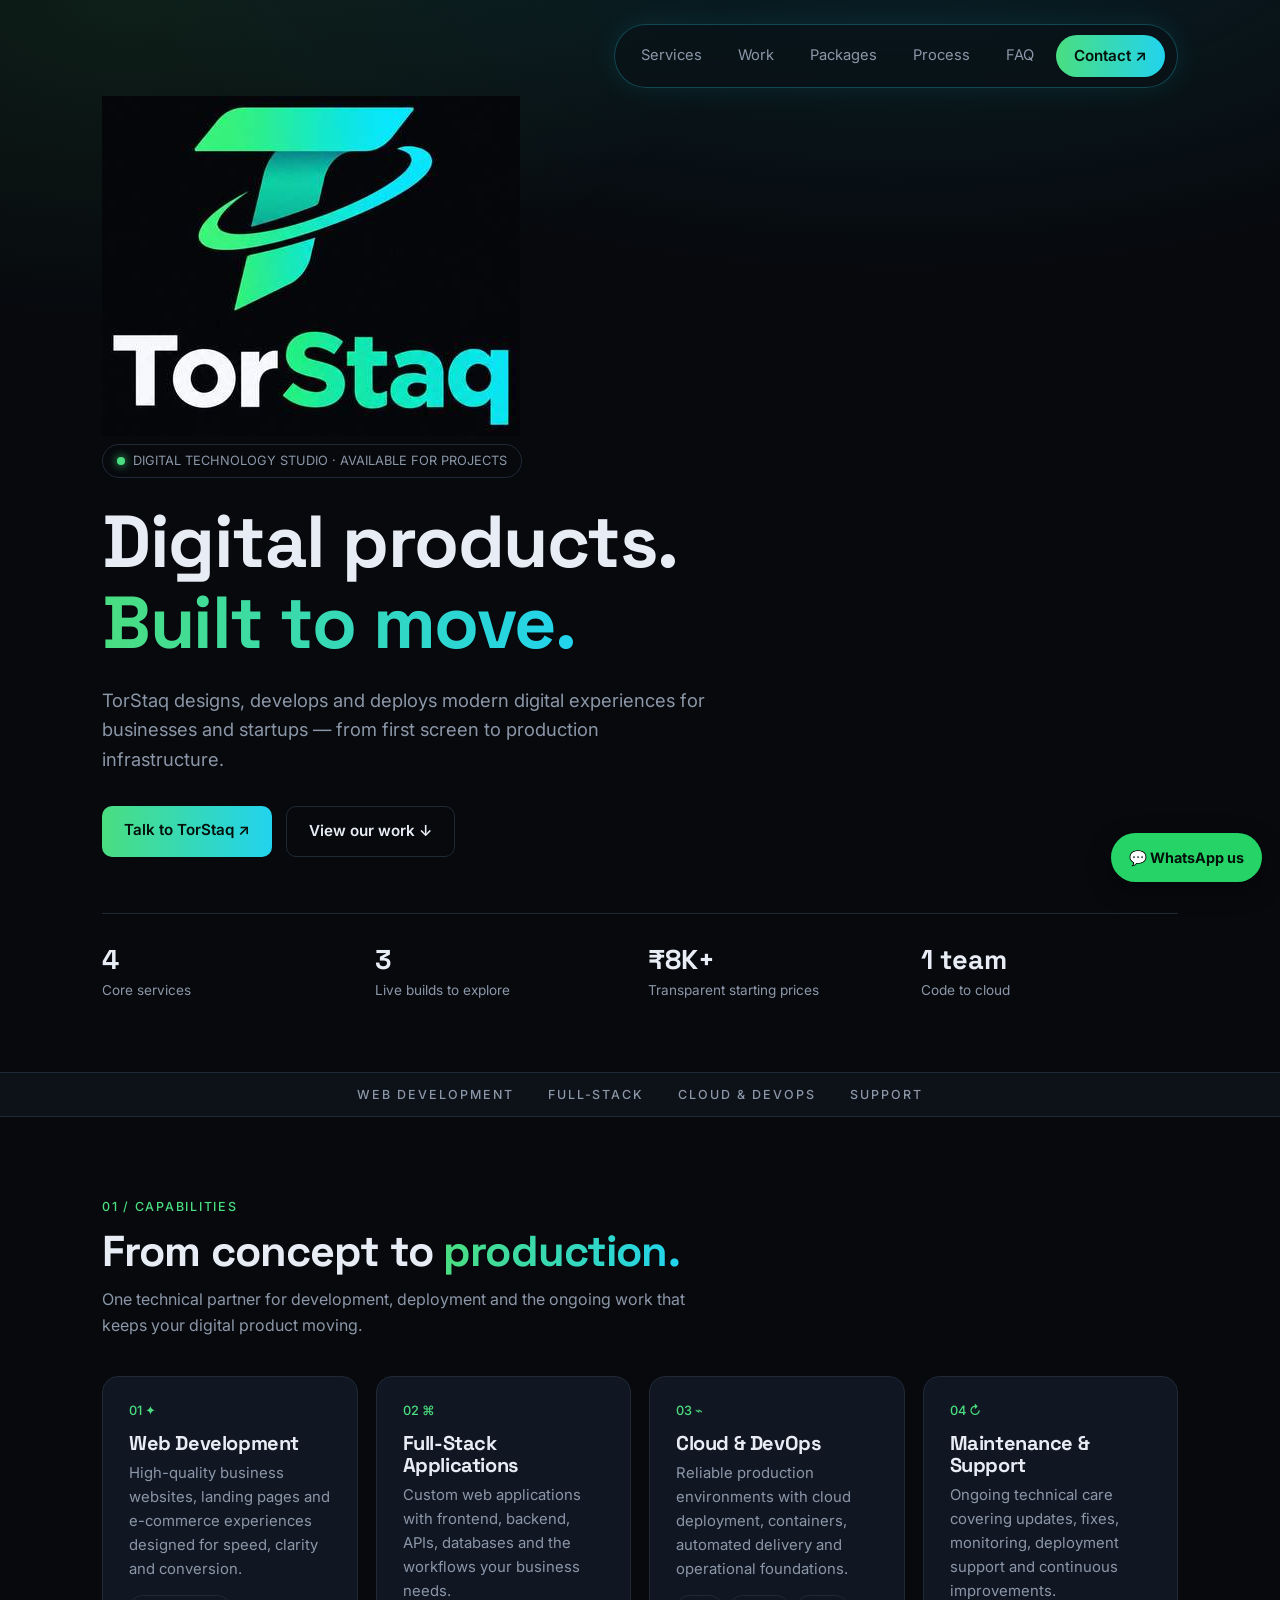
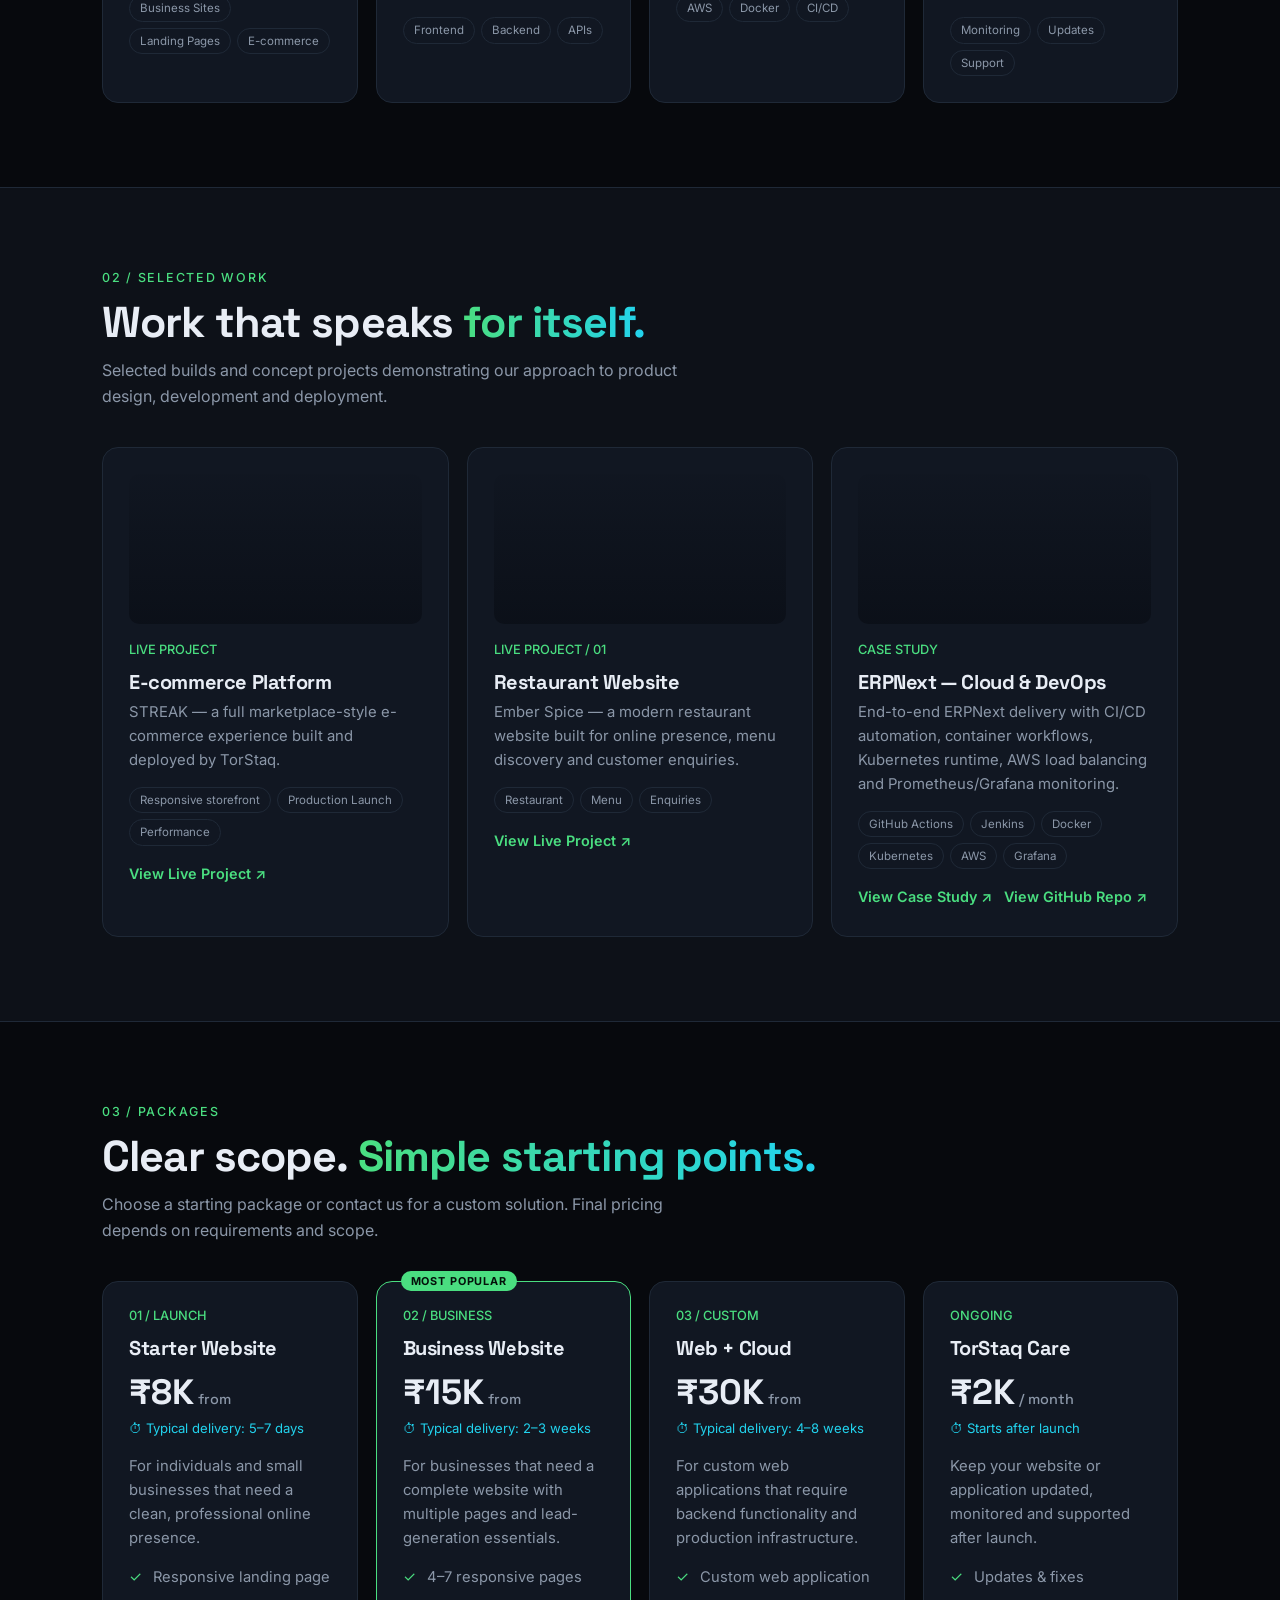
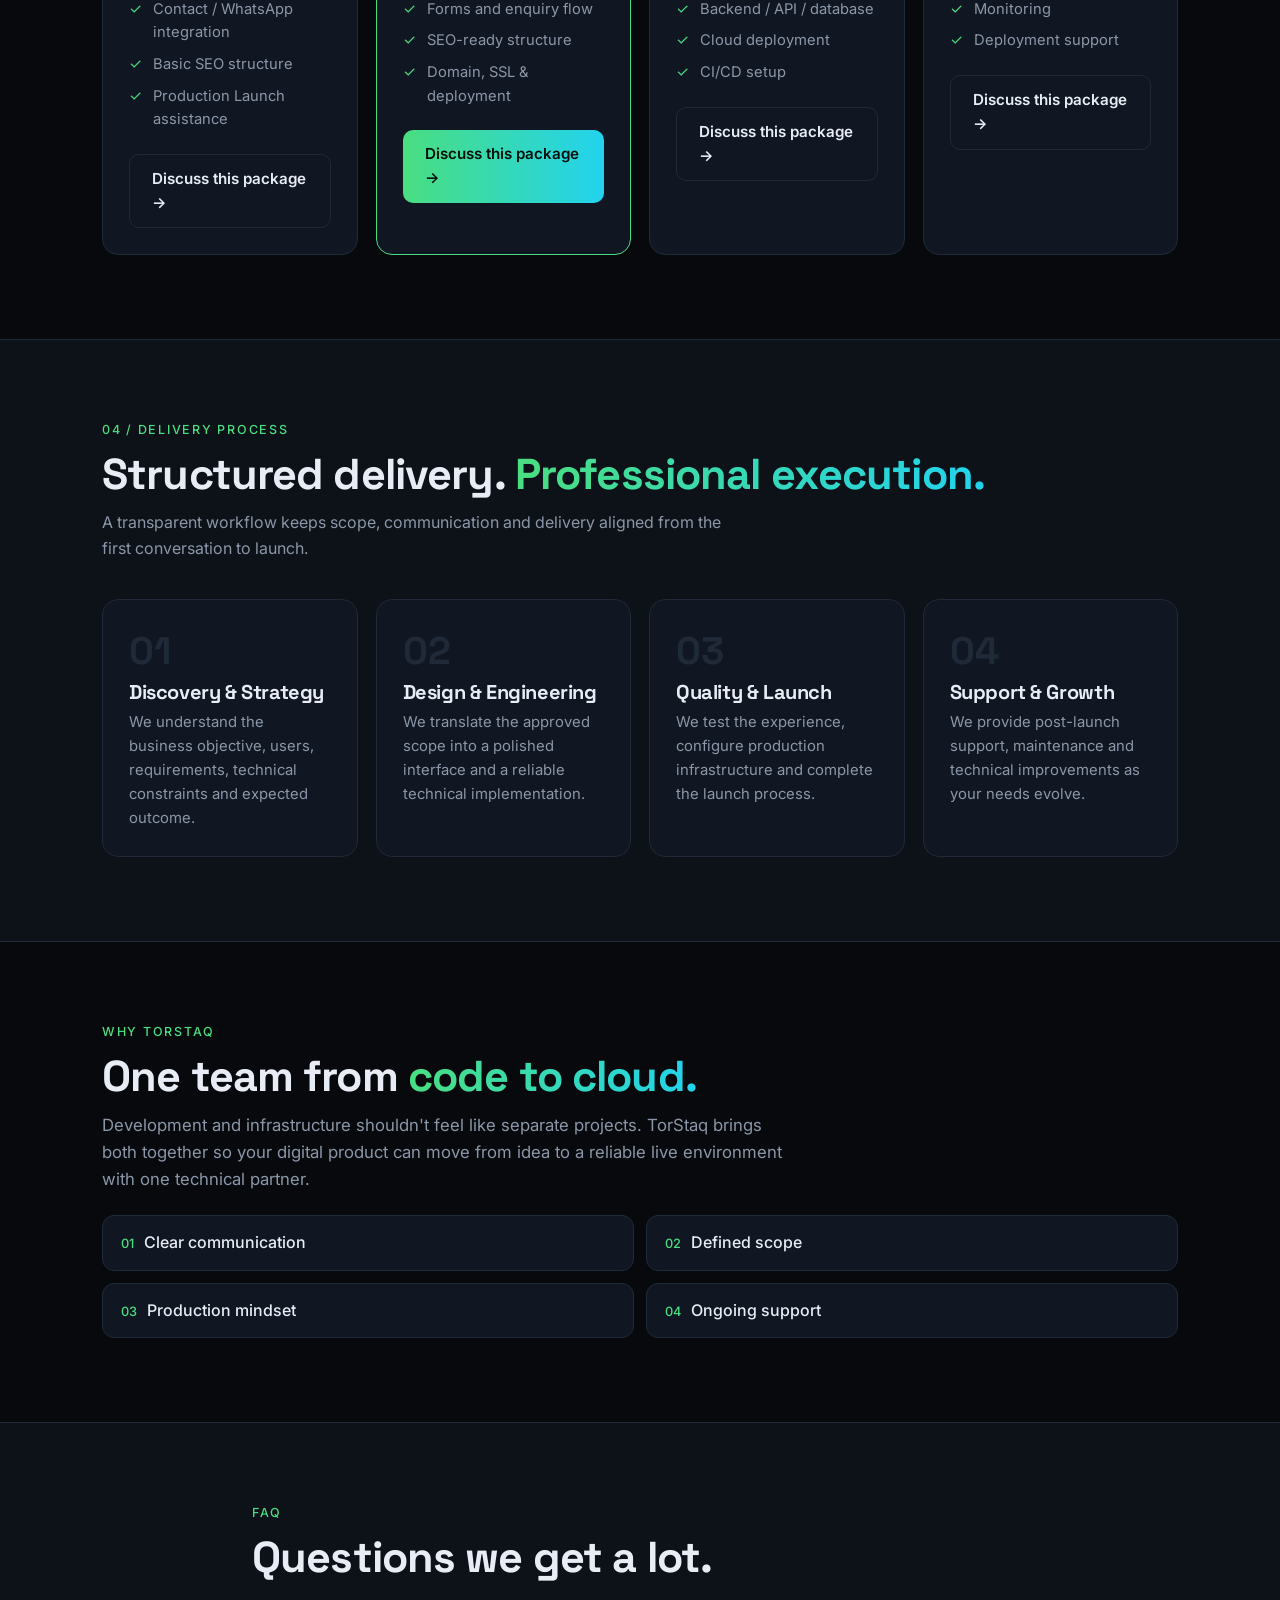
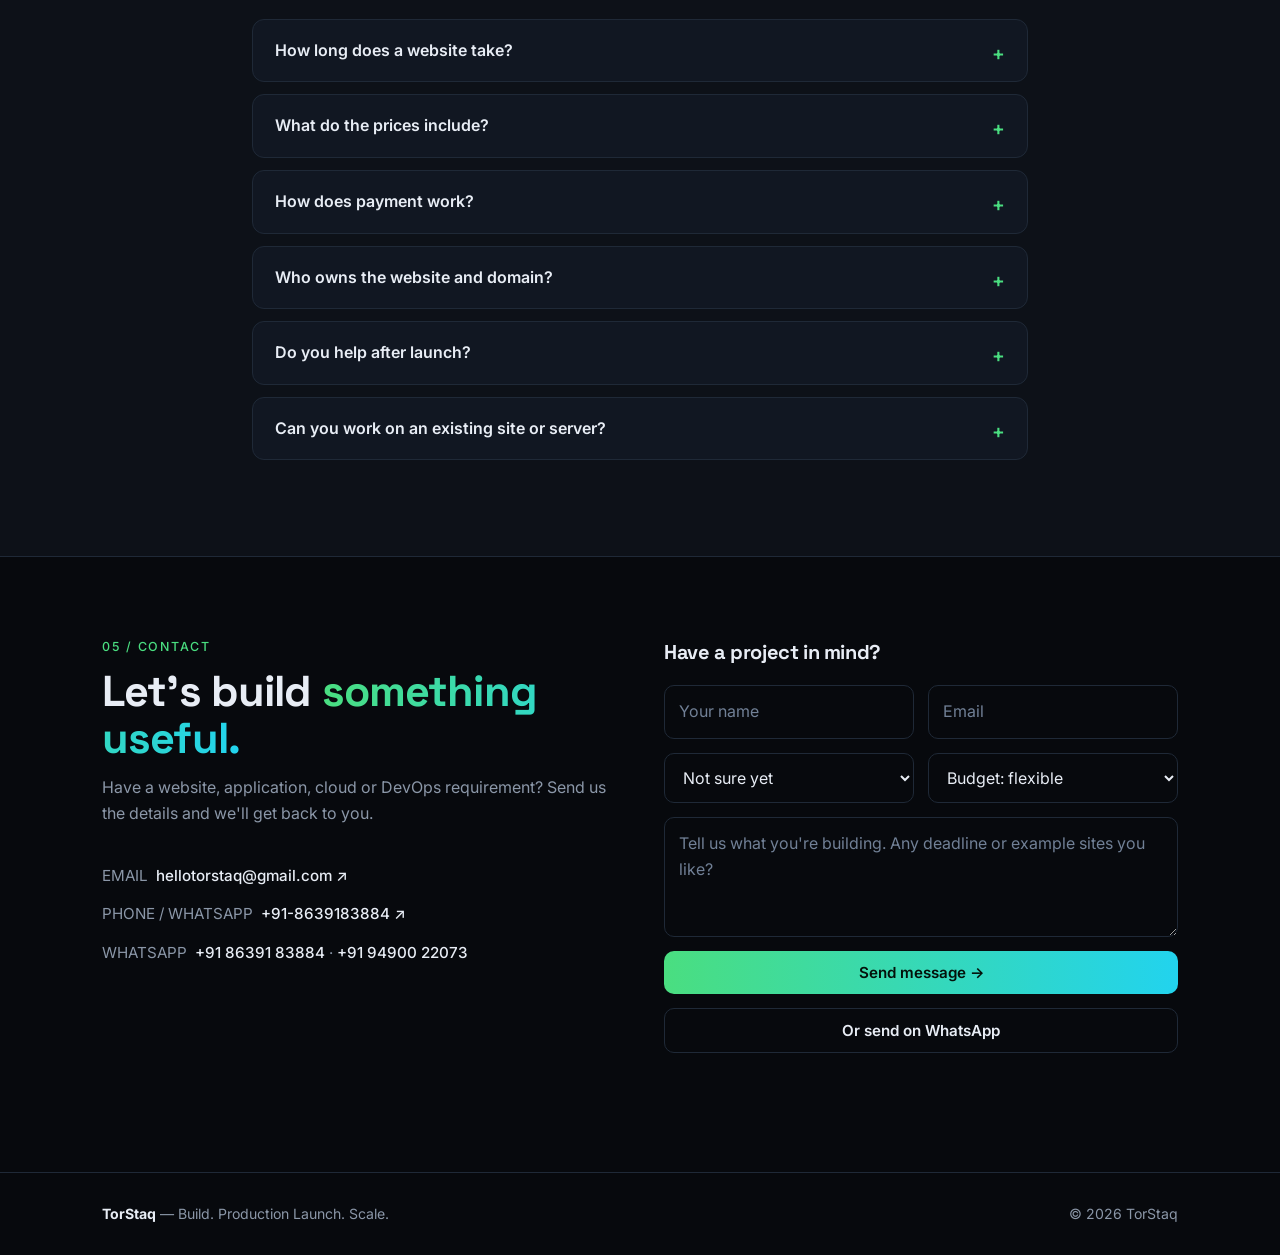
==== commit b7341310: "Fix TorStaq logo asset path" ====
--- a/index.html
+++ b/index.html
@@ -21,7 +21,7 @@
 
 <header class="hero"><div class="wrap">
 <div class="hero-layout">
-<div class="hero-logo"><img src="/torstaq-logo.jpg" alt="TorStaq"></div>
+<div class="hero-logo"><img src="/public/torstaq-logo.jpg" alt="TorStaq"></div>
 <div class="hero-copy">
 <span class="badge"><i></i> DIGITAL TECHNOLOGY STUDIO · AVAILABLE FOR PROJECTS</span>
 <h1>Digital products.<br><span class="grad">Built to move.</span></h1>
@@ -128,7 +128,7 @@
 function msg(t,c){st.textContent=t;st.className=c||''}
 function data(){return{name:$('nm').value.trim(),email:$('em').value.trim(),package:$('pk').value,budget:$('bd').value,message:$('ms').value.trim(),website:$('hp').value}}
 function valid(d){if(d.name.length<2){msg('Please enter your name.','er');return false}
-if(!/^[^\s@]+@[^\s@]+\.[^\s@]+$/.test(d.email)){msg('Please enter a valid email.','er');return false}
+if(!/^\S+@\S+\.\S+$/.test(d.email)){msg('Please enter a valid email.','er');return false}
 if(d.message.length<10){msg('Please add a few more details (10+ characters).','er');return false}return true}
 function txt(d){return'Name: '+d.name+'\nEmail: '+d.email+'\nPackage: '+d.package+'\nBudget: '+d.budget+'\n\n'+d.message}
 $('f').addEventListener('submit',function(e){e.preventDefault();var d=data();if(!valid(d))return;
@@ -143,4 +143,4 @@
 document.querySelectorAll('[data-pkg]').forEach(function(a){a.addEventListener('click',function(){$('pk').value=a.dataset.pkg})});
 </script>
 </body>
-</html>
+</html>
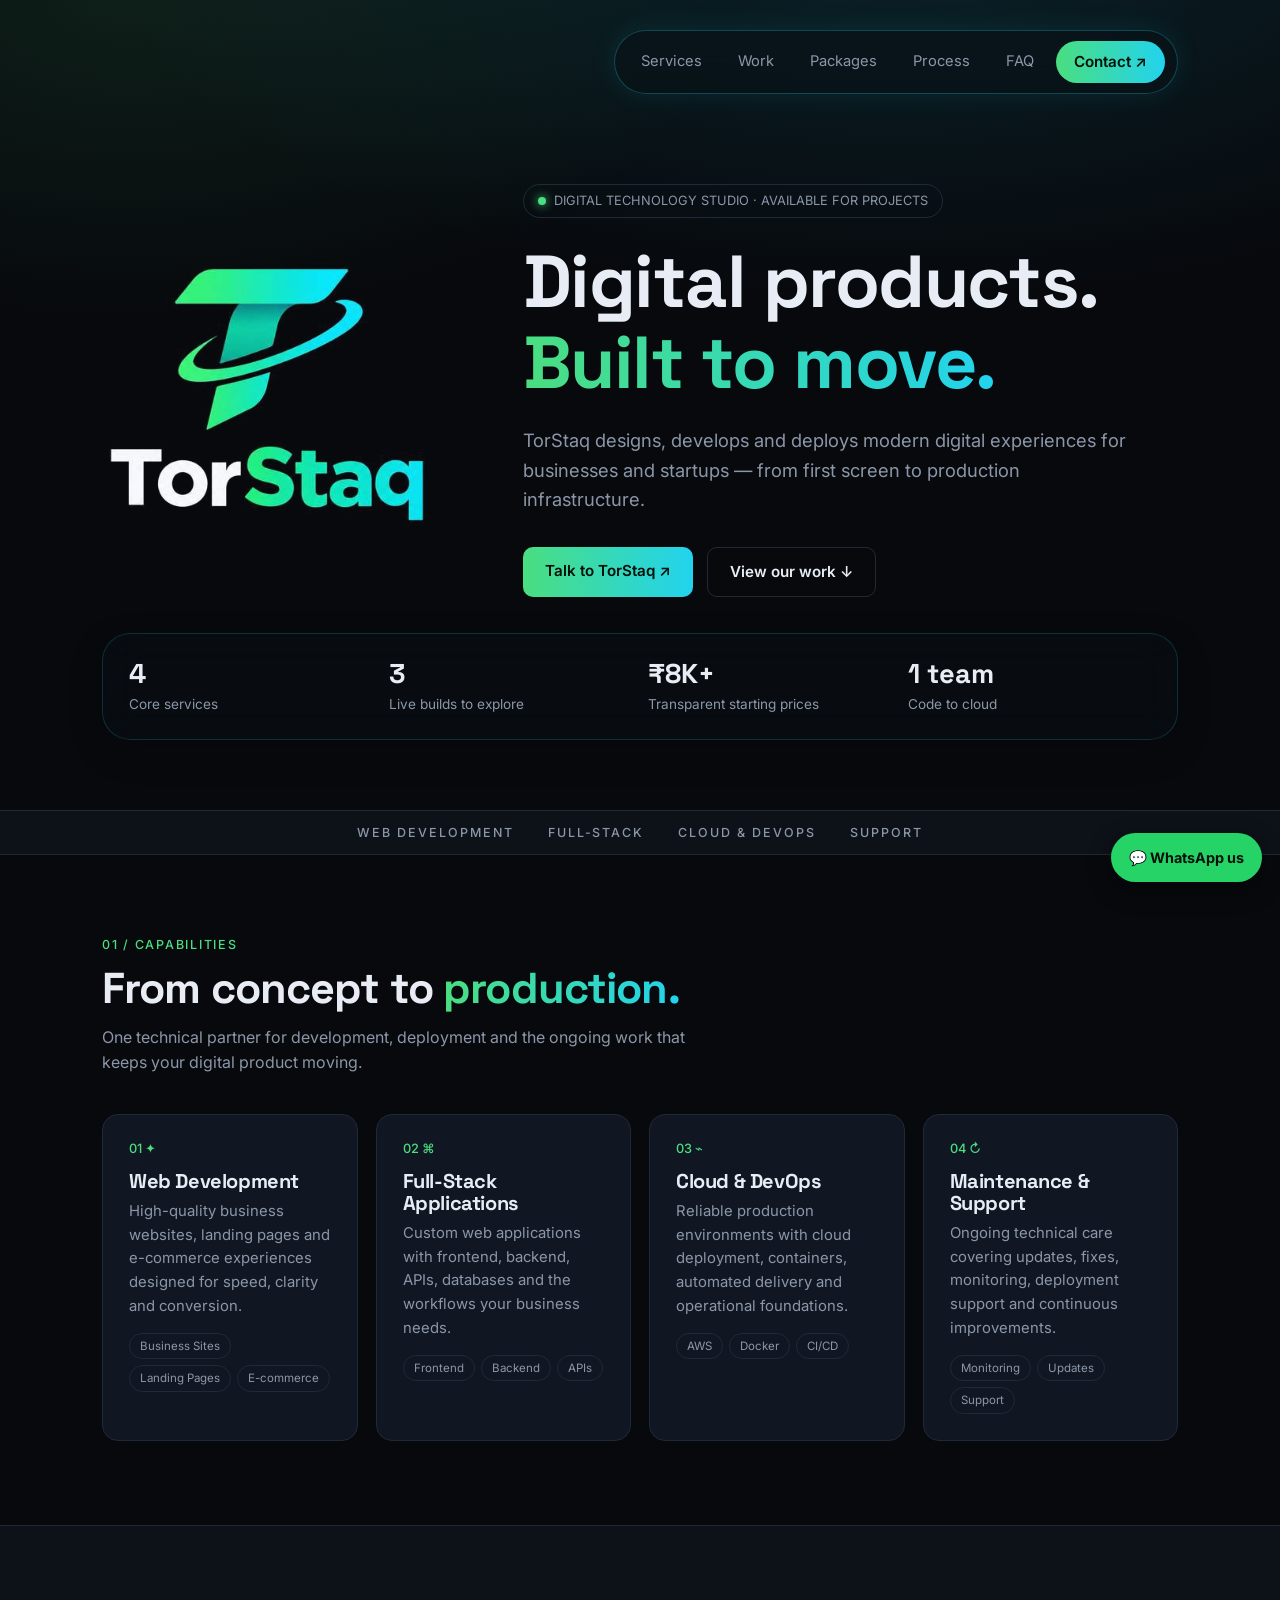
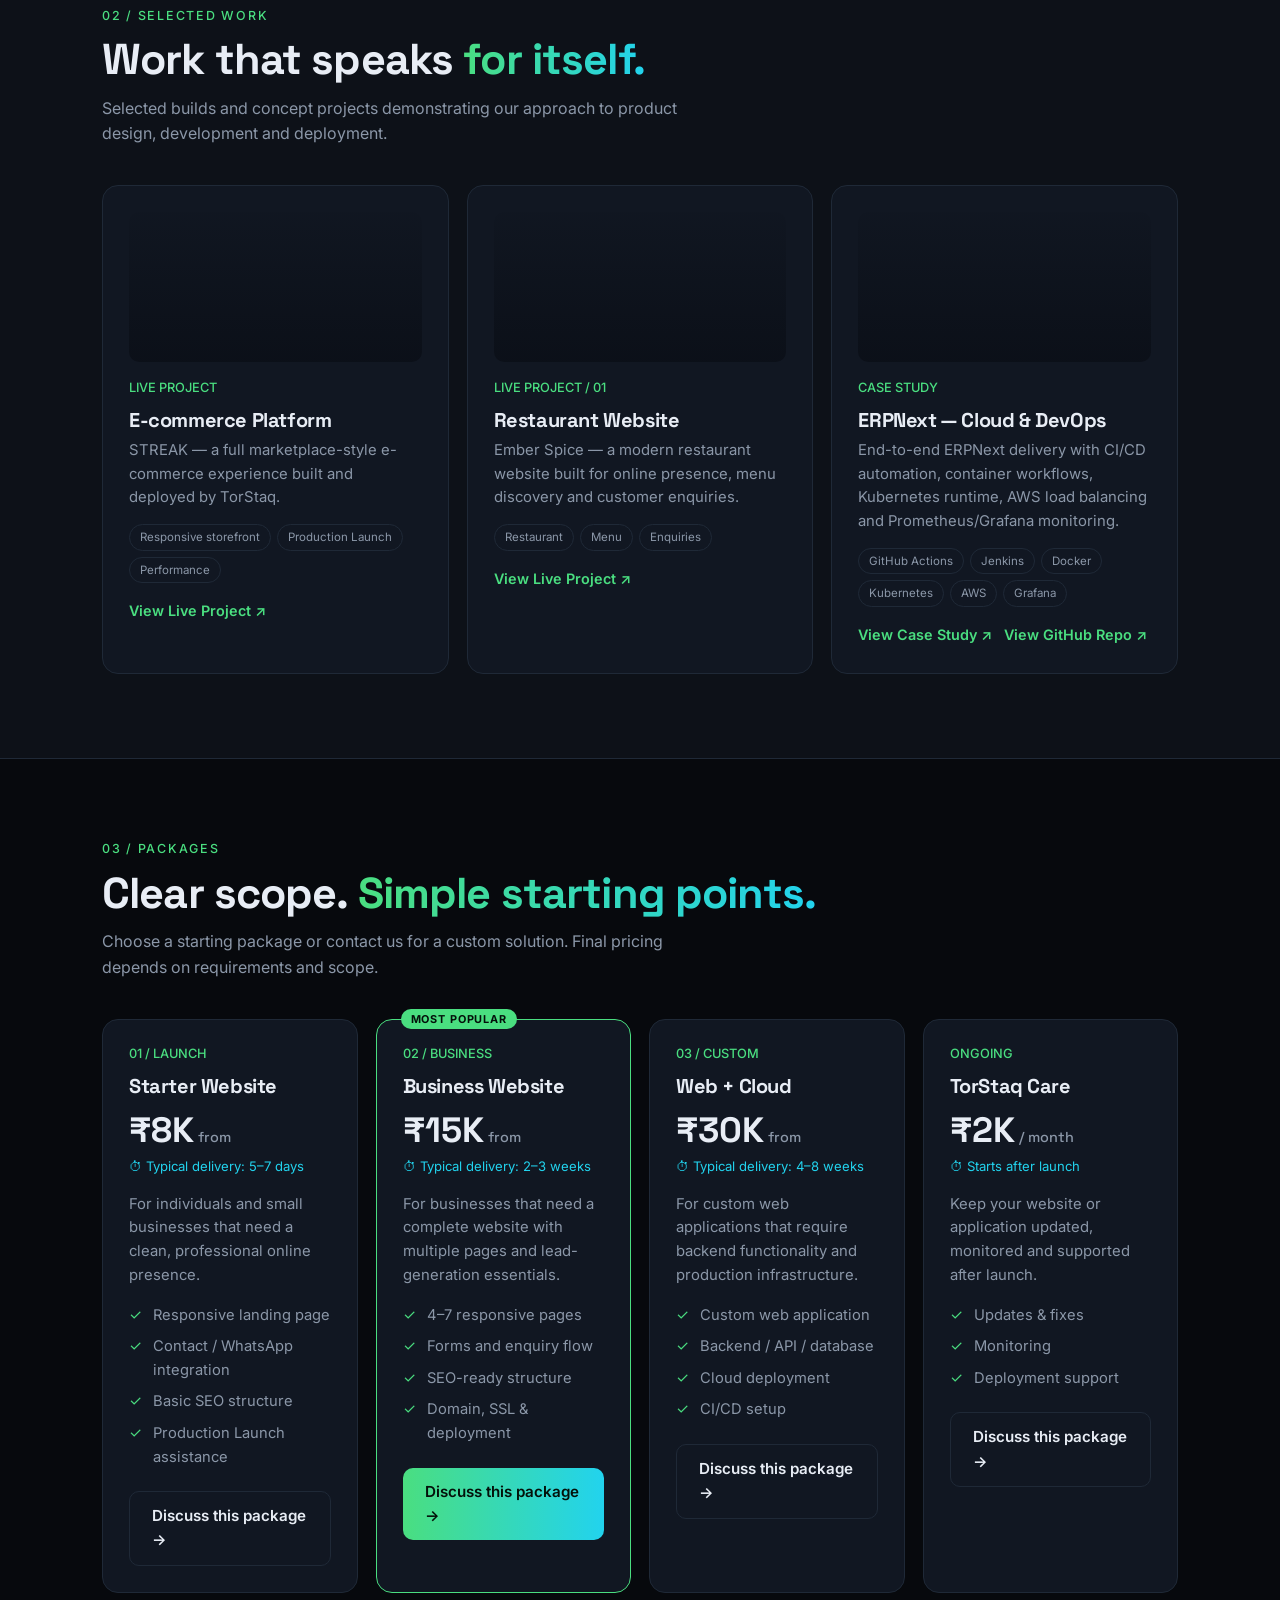
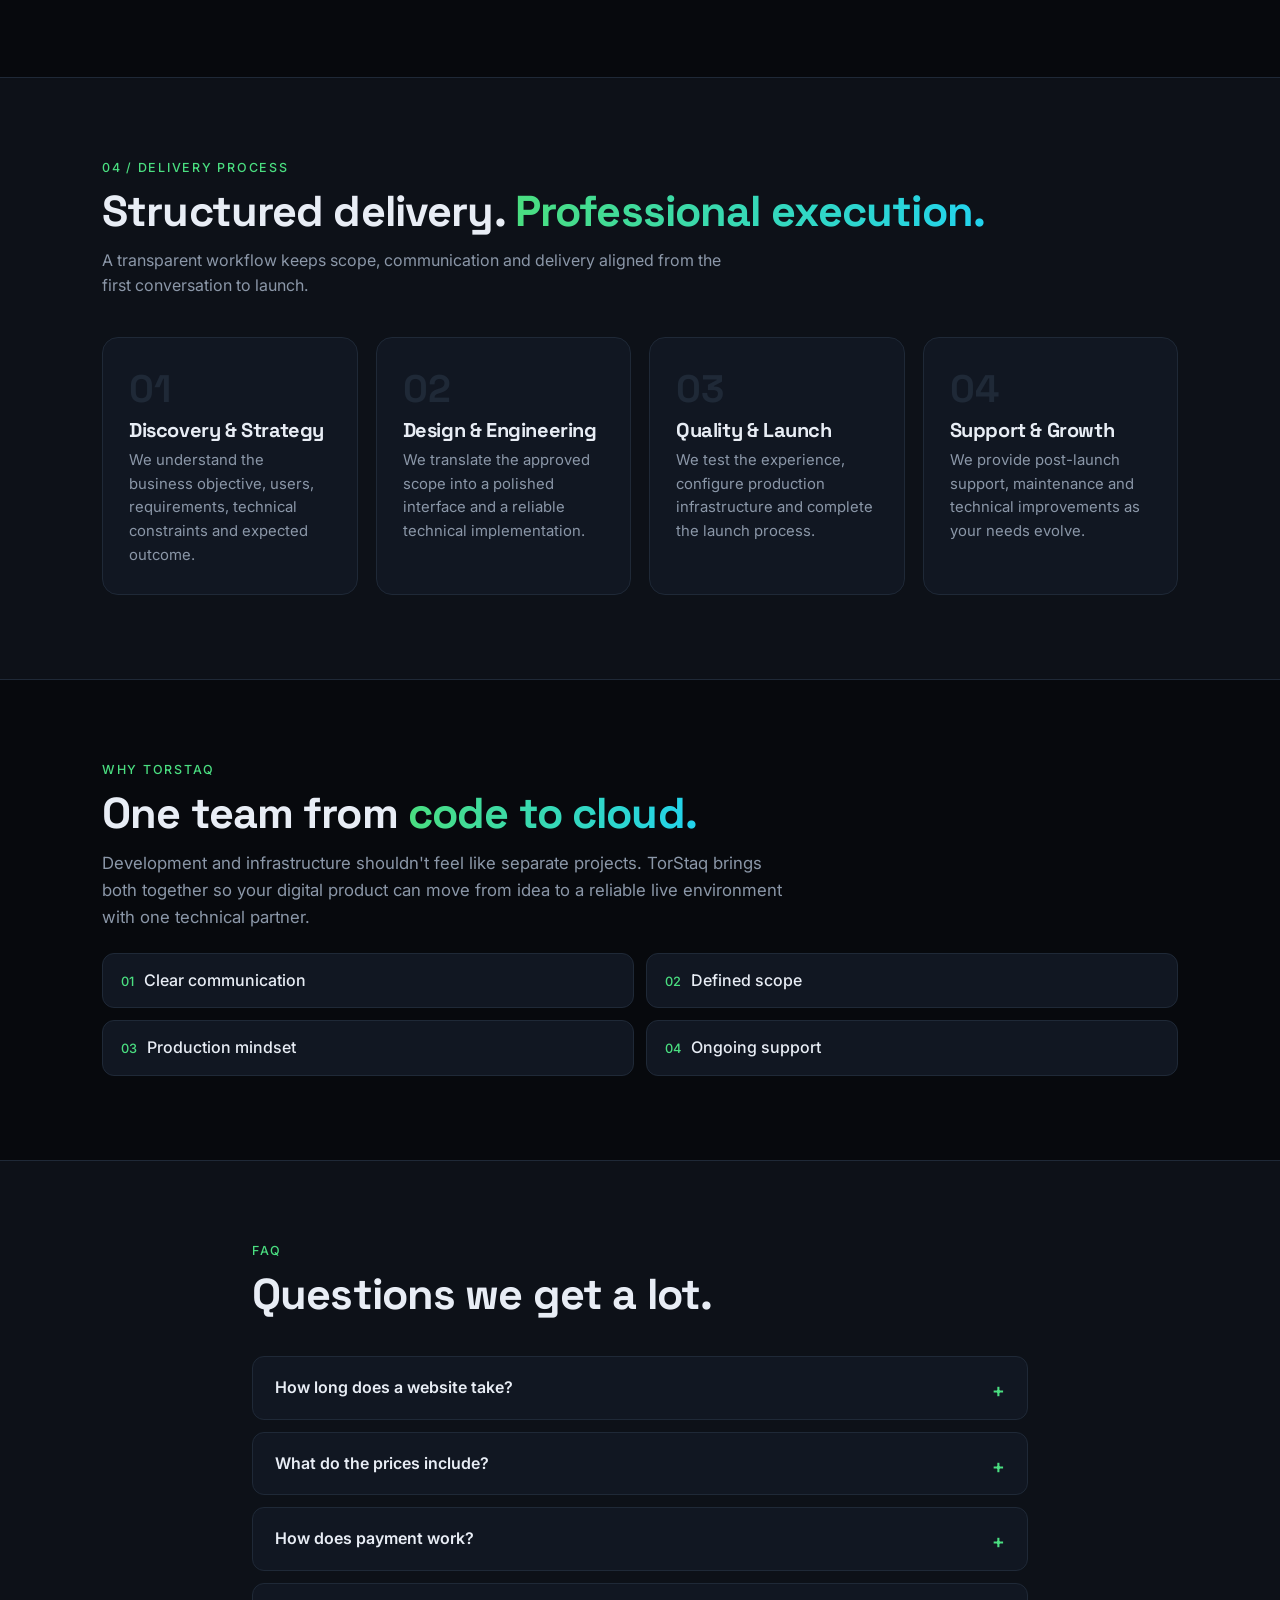
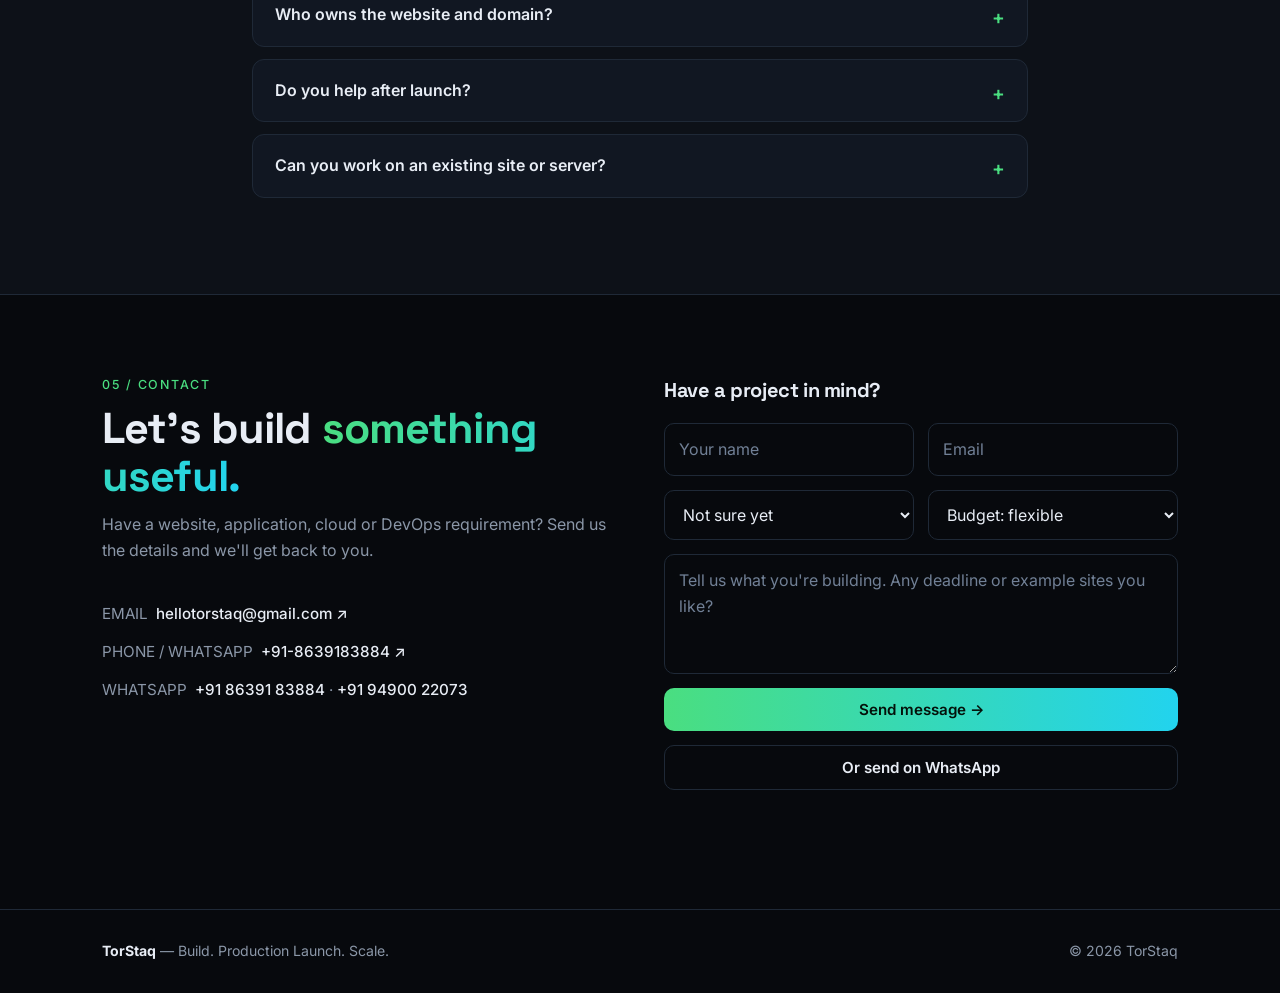
==== commit f08602ee: "Refresh deployment without changing final TorStaq design" ====
--- a/index.html
+++ b/index.html
@@ -1,6 +1,7 @@
 <!DOCTYPE html>
 <html lang="en">
 <head>
+<!-- TorStaq final pre-Oct-5 version preserved; deployment refresh only. -->
 <meta charset="utf-8">
 <meta name="viewport" content="width=device-width, initial-scale=1">
 <title>TorStaq — Build. Production Launch. Scale.</title>
--- a/styles.css
+++ b/styles.css
@@ -9,7 +9,7 @@
 h2{font-size:clamp(1.8rem,4vw,2.7rem);margin-bottom:12px}
 h3{font-size:1.25rem;margin-bottom:8px}
 .grad{background:linear-gradient(90deg,var(--ac),var(--ac2));-webkit-background-clip:text;background-clip:text;color:transparent}
-nav{position:absolute;top:24px;left:0;width:100%;z-index:10;background:transparent;border:0}
+nav{position:absolute;top:30px;left:0;width:100%;z-index:10;background:transparent;border:0}
 nav .wrap{display:flex;justify-content:flex-end;height:auto}
 nav .links{display:flex;gap:8px;align-items:center;font-size:.92rem;color:var(--mut);padding:10px 12px;background:rgba(10,18,24,.58);border:1px solid rgba(34,211,238,.28);border-radius:999px;backdrop-filter:blur(18px);box-shadow:0 0 28px rgba(34,211,238,.10)}
 .logo{display:none}
@@ -22,12 +22,16 @@
 section{padding:84px 0}
 .eyebrow{font:500 .78rem/1 Inter;letter-spacing:.14em;text-transform:uppercase;color:var(--ac);margin-bottom:14px;display:block}
 .sub{color:var(--mut);max-width:620px;margin-bottom:38px}
-.hero{padding:96px 0 70px;background:radial-gradient(800px 380px at 70% -10%,rgba(34,211,238,.13),transparent),radial-gradient(600px 320px at 10% 0,rgba(74,222,128,.10),transparent)}
+.hero{padding:150px 0 70px;background:radial-gradient(800px 380px at 70% -10%,rgba(34,211,238,.13),transparent),radial-gradient(600px 320px at 10% 0,rgba(74,222,128,.10),transparent)}
+.hero-layout{display:grid;grid-template-columns:minmax(280px,.72fr) minmax(0,1.28fr);gap:52px;align-items:center;min-height:430px}
+.hero-logo{display:flex;align-items:center;justify-content:flex-start;padding-top:42px}
+.hero-logo img{display:block;width:min(100%,330px);height:auto;object-fit:contain;mix-blend-mode:lighten}
+.hero-copy{padding-top:34px}
 .badge{display:inline-flex;gap:8px;align-items:center;border:1px solid var(--line);padding:6px 14px;border-radius:99px;font-size:.8rem;color:var(--mut);margin-bottom:24px}
 .badge i{width:8px;height:8px;border-radius:50%;background:var(--ac);box-shadow:0 0 10px var(--ac)}
 .hero p{font-size:1.15rem;color:var(--mut);max-width:620px;margin:22px 0 32px}
 .cta{display:flex;gap:14px;flex-wrap:wrap}
-.stats{display:grid;grid-template-columns:repeat(4,1fr);gap:16px;margin-top:56px;border-top:1px solid var(--line);padding-top:28px}
+.stats{display:grid;grid-template-columns:repeat(4,1fr);gap:16px;margin-top:36px;border:1px solid rgba(34,211,238,.18);padding:22px 26px;border-radius:28px;background:rgba(10,18,24,.42);backdrop-filter:blur(18px);box-shadow:0 12px 35px rgba(0,0,0,.18)}
 .stats b{display:block;font:700 1.7rem 'Space Grotesk';color:var(--tx)}
 .stats span{font-size:.85rem;color:var(--mut)}
 .grid{display:grid;gap:18px}
@@ -44,7 +48,6 @@
 .t1{background-image:url("https://images.pexels.com/photos/29502362/pexels-photo-29502362.jpeg?auto=compress&cs=tinysrgb&w=1200")}
 .t2{background-image:url("https://images.pexels.com/photos/23877500/pexels-photo-23877500.jpeg?auto=compress&cs=tinysrgb&w=1200")}
 .t3{background-image:url("https://images.pexels.com/photos/5480781/pexels-photo-5480781.jpeg?auto=compress&cs=tinysrgb&w=1200")}
-
 a.card{display:block}
 .hp{position:absolute;left:-9999px;opacity:0;height:0}
 #st{font-size:.92rem;min-height:1.4em}.ok{color:var(--ac)}.er{color:#f87171}
@@ -59,8 +62,6 @@
 .whyl div{border:1px solid var(--line);border-radius:12px;padding:14px 18px;background:var(--card);font-weight:500}
 .whyl span{color:var(--ac);margin-right:10px;font-size:.8rem}
 .sm{padding:10px 18px;font-size:.88rem}
-@media(max-width:640px){.whyl{grid-template-columns:1fr}}
-
 .work a.l{display:inline-block;margin-top:16px;color:var(--ac);font-weight:600;font-size:.9rem}
 .price{font:700 2.2rem 'Space Grotesk';margin:10px 0 4px}.price small{font-size:.9rem;color:var(--mut);font-weight:500}
 .time{font-size:.82rem;color:var(--ac2);margin-bottom:16px}
@@ -88,8 +89,8 @@
 footer{border-top:1px solid var(--line);padding:30px 0;color:var(--mut);font-size:.88rem}
 footer .wrap{display:flex;justify-content:space-between;flex-wrap:wrap;gap:12px}
 .wa{position:fixed;right:18px;bottom:18px;z-index:20;background:#25d366;color:#04110a;font-weight:700;padding:13px 18px;border-radius:99px;box-shadow:0 8px 24px rgba(0,0,0,.4);font-size:.9rem}
-@media(max-width:900px){.g4,.g3{grid-template-columns:repeat(2,1fr)}.stats{grid-template-columns:repeat(2,1fr)}.hero-layout{grid-template-columns:1fr;gap:24px}.hero-logo{justify-content:flex-start}.hero-logo img{width:300px}.hero-copy{padding-left:0}}
-@media(max-width:640px){nav{top:14px}nav .wrap{padding:0 14px}nav .links{width:100%;justify-content:center;gap:2px;padding:8px}.links a{padding:7px 8px;font-size:.78rem}.links .btn{padding:8px 11px!important}.g4,.g3,.g2,.row{grid-template-columns:1fr}section{padding:60px 0}.hero{padding:120px 0 50px}.hero-layout{gap:14px}.hero-logo img{width:245px}.hero-copy h1{font-size:clamp(2.4rem,12vw,4rem)}.stats{margin-top:40px;padding:18px;border-radius:22px}}
+@media(max-width:900px){.g4,.g3{grid-template-columns:repeat(2,1fr)}.stats{grid-template-columns:repeat(2,1fr)}.hero-layout{grid-template-columns:1fr;gap:18px}.hero-logo{justify-content:flex-start;padding-top:20px}.hero-logo img{width:300px}.hero-copy{padding-top:0}}
+@media(max-width:640px){nav{top:14px}nav .wrap{padding:0 14px}nav .links{width:100%;justify-content:center;gap:2px;padding:8px}.links a{padding:7px 8px;font-size:.78rem}.links .btn{padding:8px 11px!important}.g4,.g3,.g2,.row{grid-template-columns:1fr}section{padding:60px 0}.hero{padding:120px 0 50px}.hero-layout{gap:8px}.hero-logo{padding-top:20px}.hero-logo img{width:245px}.hero-copy h1{font-size:clamp(2.4rem,12vw,4rem)}.stats{margin-top:40px;padding:18px;border-radius:22px}}
 @media(prefers-reduced-motion:reduce){*{transition:none!important;scroll-behavior:auto!important}}
 .ticker{border-block:1px solid var(--line);background:var(--bg2);padding:14px 0;overflow:hidden;white-space:nowrap}
 .ticker .wrap{display:flex;gap:34px;justify-content:center;flex-wrap:wrap;font:500 .78rem Inter;letter-spacing:.16em;color:var(--mut)}
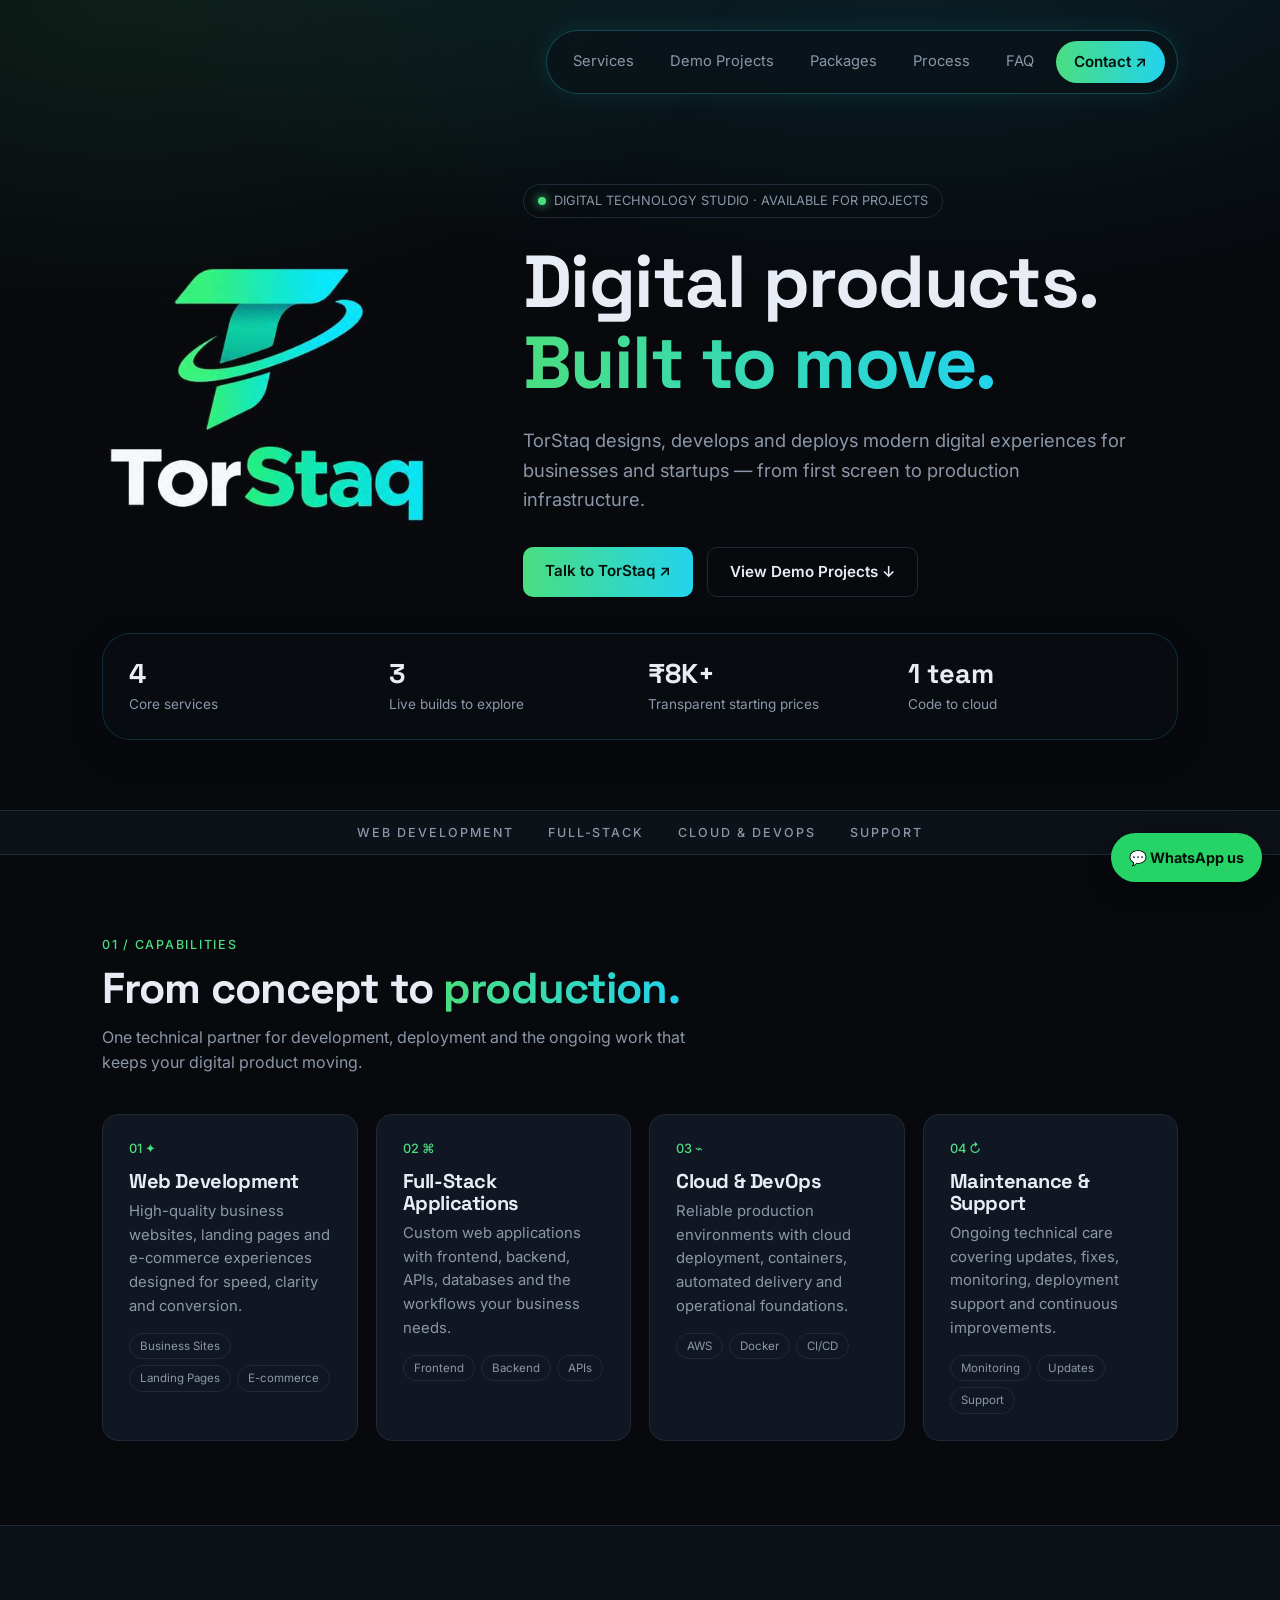
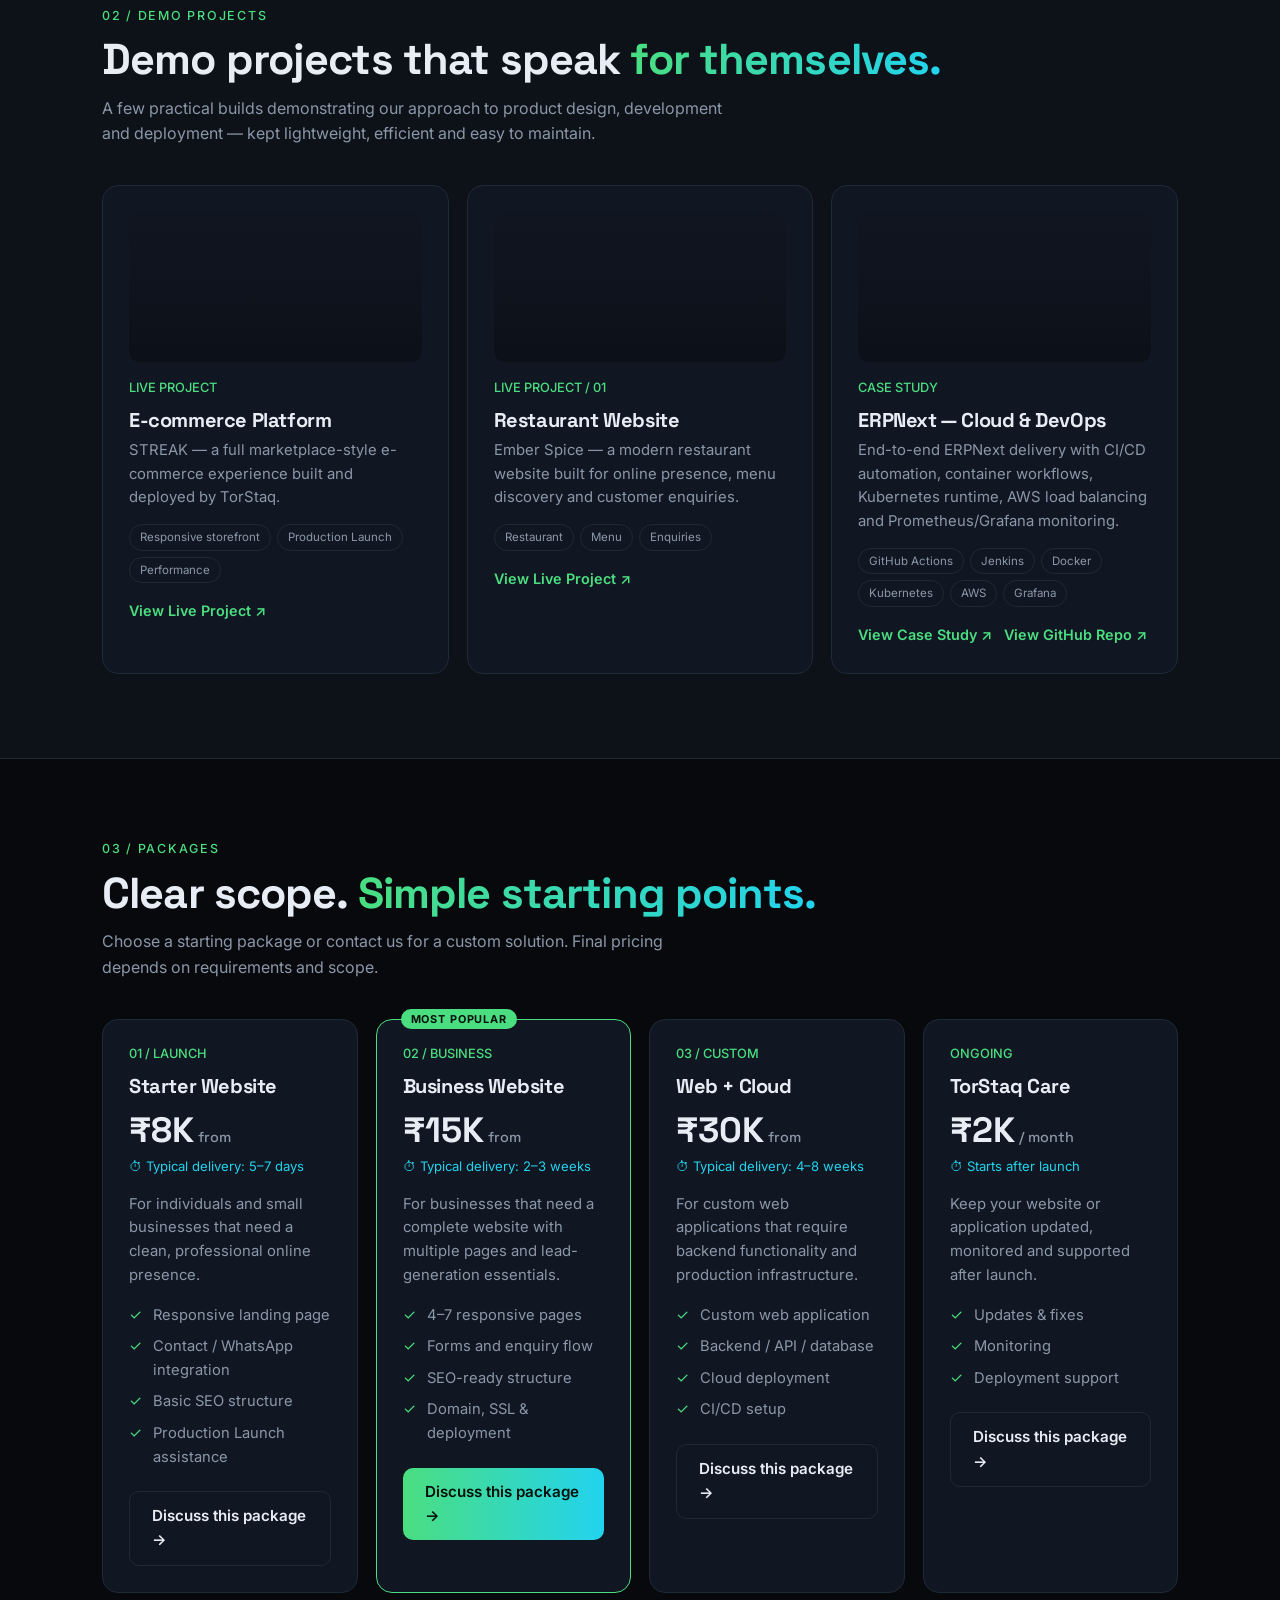
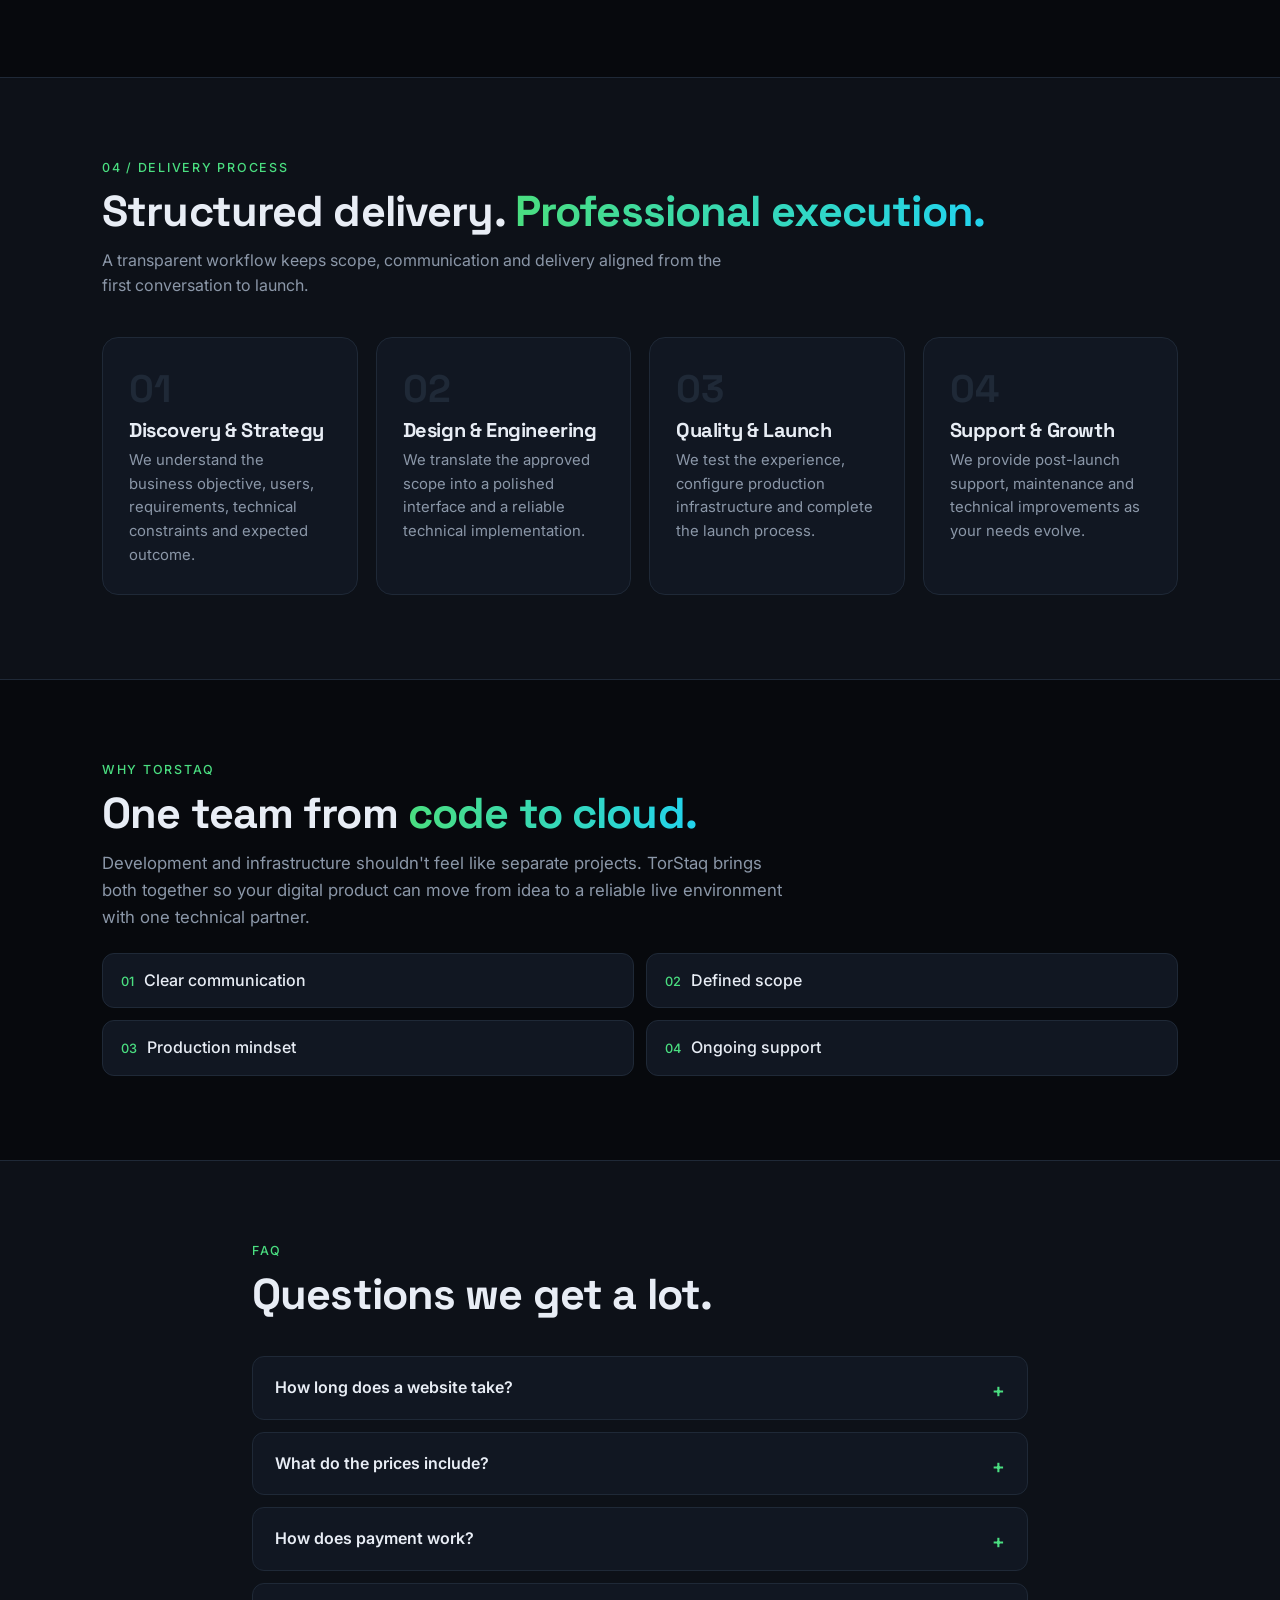
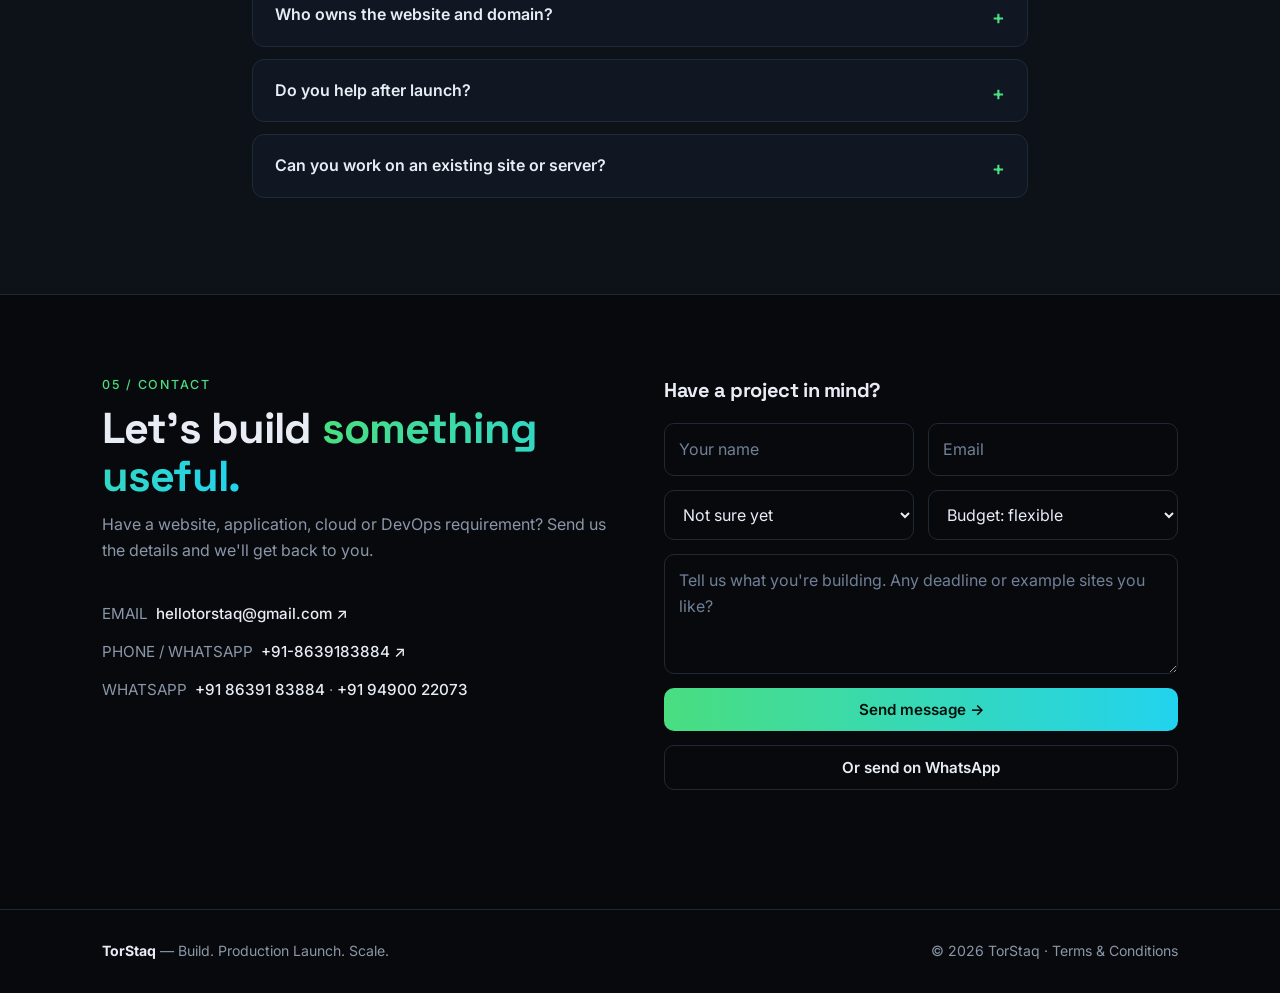
==== commit 1c8f1b55: "Rename Work to Demo Projects and add lightweight positioning" ====
--- a/index.html
+++ b/index.html
@@ -17,7 +17,7 @@
 </head>
 <body id="home">
 <nav><div class="wrap">
-<div class="links"><a href="#services">Services</a><a href="#work">Work</a><a href="#packages">Packages</a><a href="#process">Process</a><a href="#faq">FAQ</a><a href="#contact" class="btn p" style="padding:9px 18px">Contact ↗</a></div>
+<div class="links"><a href="#services">Services</a><a href="#work">Demo Projects</a><a href="#packages">Packages</a><a href="#process">Process</a><a href="#faq">FAQ</a><a href="#contact" class="btn p" style="padding:9px 18px">Contact ↗</a></div>
 </div></nav>
 
 <header class="hero"><div class="wrap">
@@ -27,7 +27,7 @@
 <span class="badge"><i></i> DIGITAL TECHNOLOGY STUDIO · AVAILABLE FOR PROJECTS</span>
 <h1>Digital products.<br><span class="grad">Built to move.</span></h1>
 <p>TorStaq designs, develops and deploys modern digital experiences for businesses and startups — from first screen to production infrastructure.</p>
-<div class="cta"><a href="#contact" class="btn p">Talk to TorStaq ↗</a><a href="#work" class="btn">View our work ↓</a></div>
+<div class="cta"><a href="#contact" class="btn p">Talk to TorStaq ↗</a><a href="#work" class="btn">View Demo Projects ↓</a></div>
 </div>
 </div>
 <div class="stats">
@@ -51,9 +51,9 @@
 </div></div></section>
 
 <section id="work" class="alt work"><div class="wrap">
-<span class="eyebrow">02 / Selected work</span>
-<h2>Work that speaks <span class="grad">for itself.</span></h2>
-<p class="sub">Selected builds and concept projects demonstrating our approach to product design, development and deployment.</p>
+<span class="eyebrow">02 / Demo Projects</span>
+<h2>Demo projects that speak <span class="grad">for themselves.</span></h2>
+<p class="sub">A few practical builds demonstrating our approach to product design, development and deployment — kept lightweight, efficient and easy to maintain.</p>
 <div class="grid g3">
 <div class="card"><div class="thumb t1" role="img" aria-label="E-commerce shopping and fashion storefront"></div><span class="num">LIVE PROJECT</span><h3>E-commerce Platform</h3><p>STREAK — a full marketplace-style e-commerce experience built and deployed by TorStaq.</p><div class="tags"><span>Responsive storefront</span><span>Production Launch</span><span>Performance</span></div><a class="l" href="https://streak-ecommerce.vercel.app/" target="_blank" rel="noopener">View Live Project ↗</a></div>
 <div class="card"><div class="thumb t2" role="img" aria-label="Restaurant interior and dining experience"></div><span class="num">LIVE PROJECT / 01</span><h3>Restaurant Website</h3><p>Ember Spice — a modern restaurant website built for online presence, menu discovery and customer enquiries.</p><div class="tags"><span>Restaurant</span><span>Menu</span><span>Enquiries</span></div><a class="l" href="https://ember-spice-restaurant.onrender.com" target="_blank" rel="noopener">View Live Project ↗</a></div>
@@ -121,7 +121,7 @@
 </form>
 </div></div></section>
 
-<footer><div class="wrap"><span><b style="color:var(--tx)">TorStaq</b> — Build. Production Launch. Scale.</span><span>© 2026 TorStaq</span></div></footer>
+<footer><div class="wrap"><span><b style="color:var(--tx)">TorStaq</b> — Build. Production Launch. Scale.</span><span>© 2026 TorStaq · <a href="terms.html">Terms &amp; Conditions</a></span></div></footer>
 <a class="wa" href="https://wa.me/918639183884?text=Hi%20there%2C%20I%20am%20looking%20for%20a%20new%20website." target="_blank" rel="noopener">💬 WhatsApp us</a>
 
 <script>
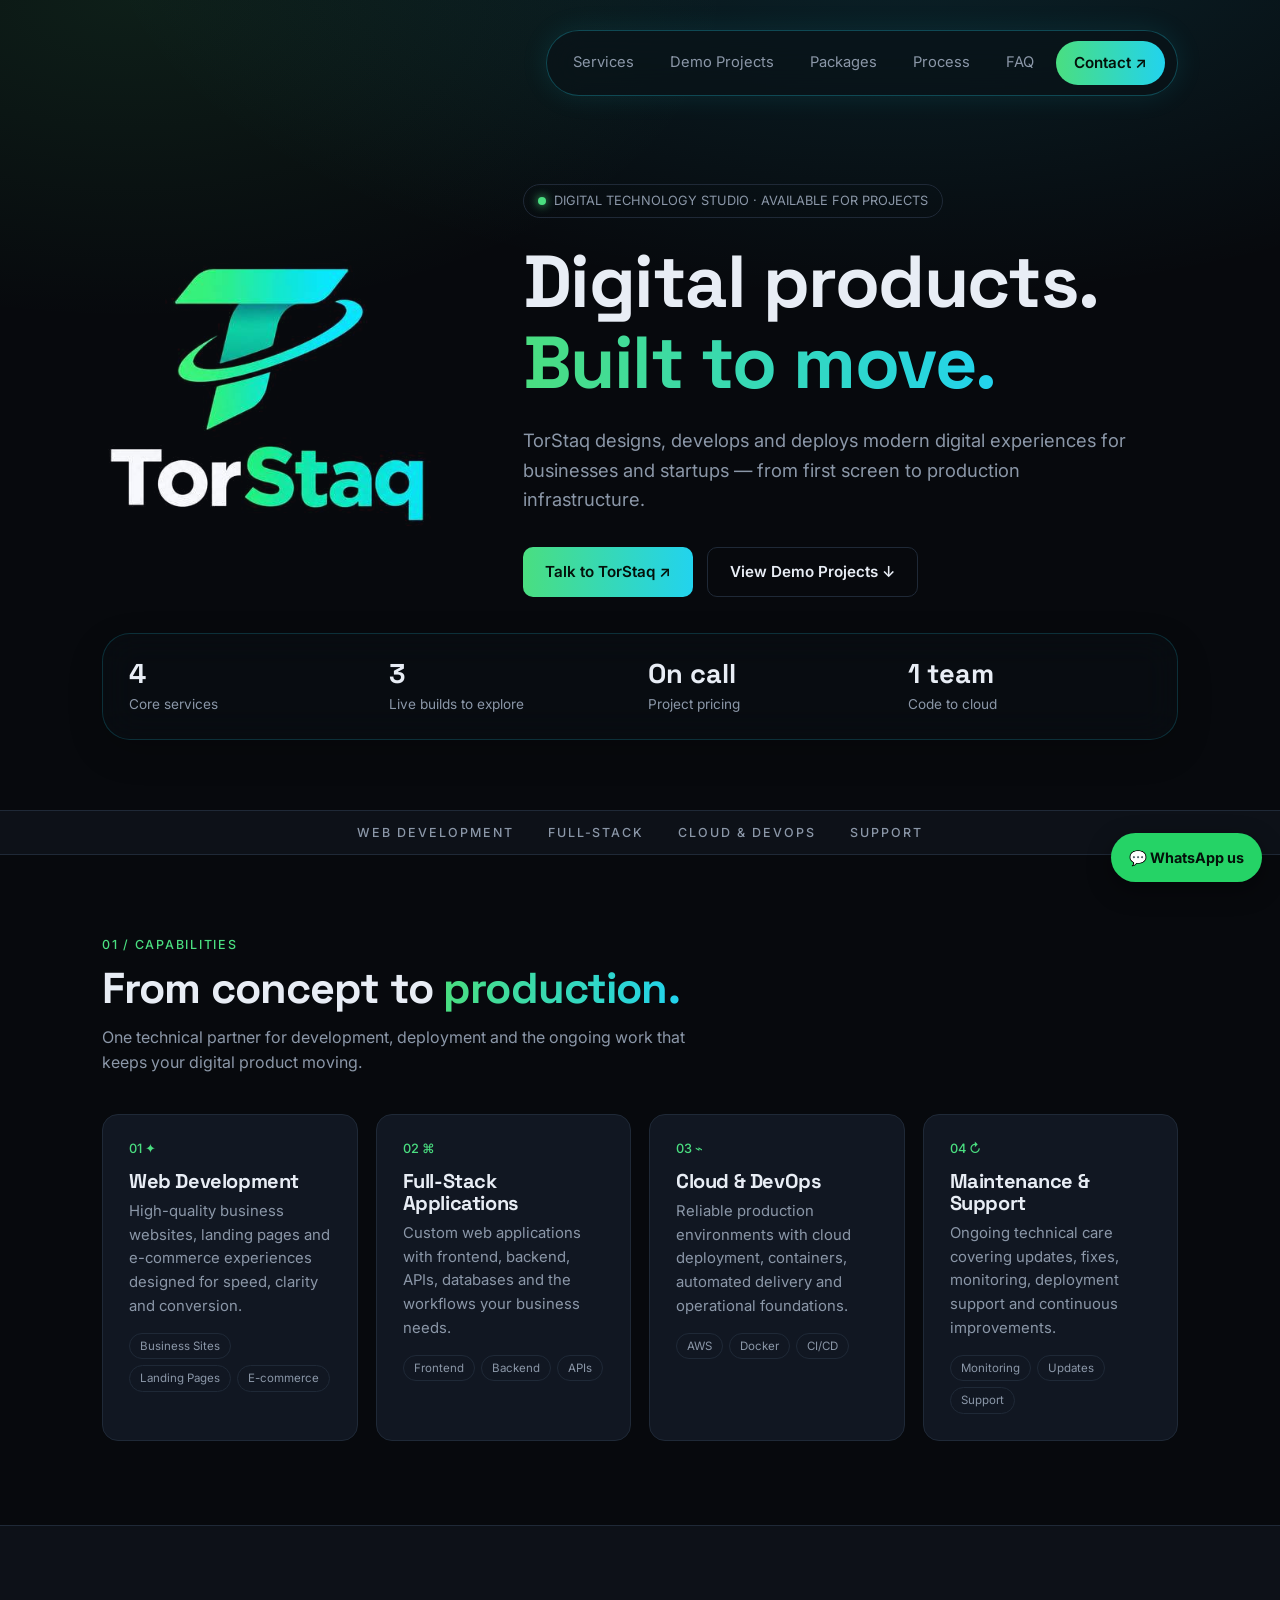
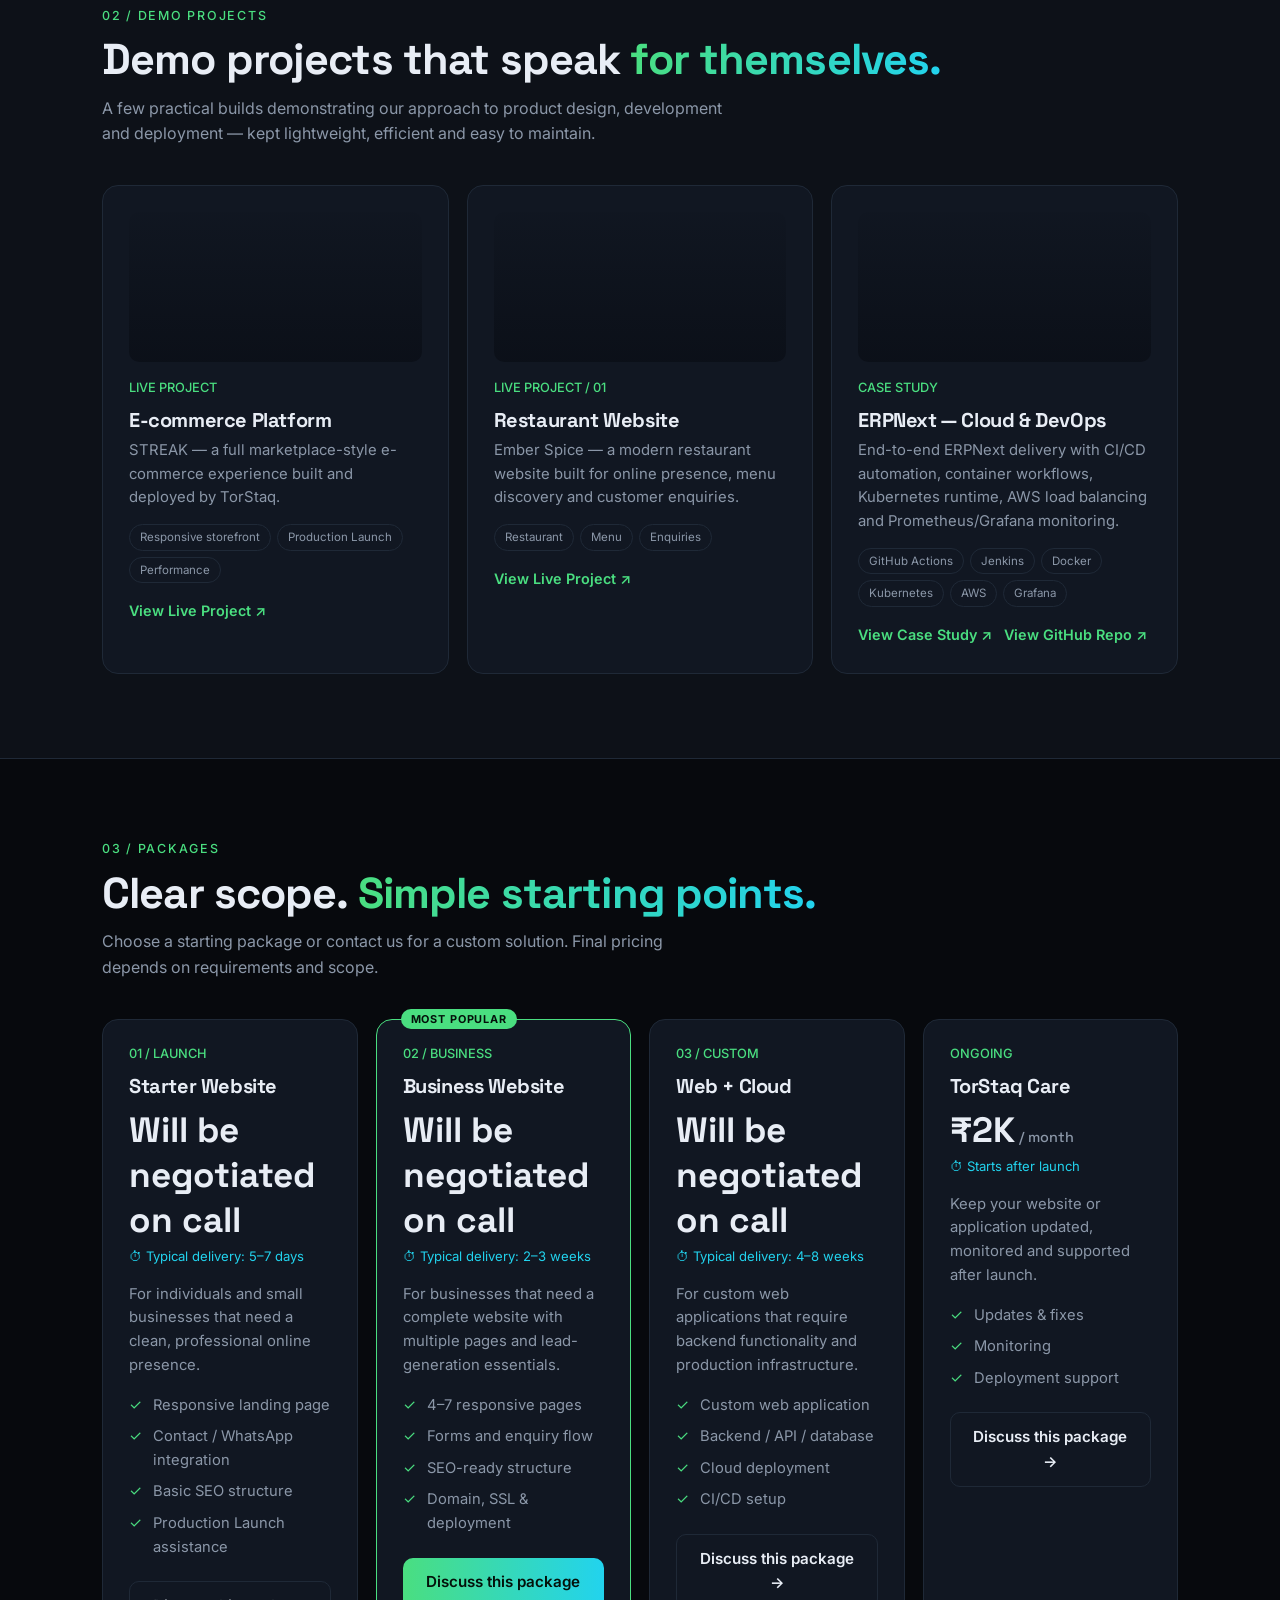
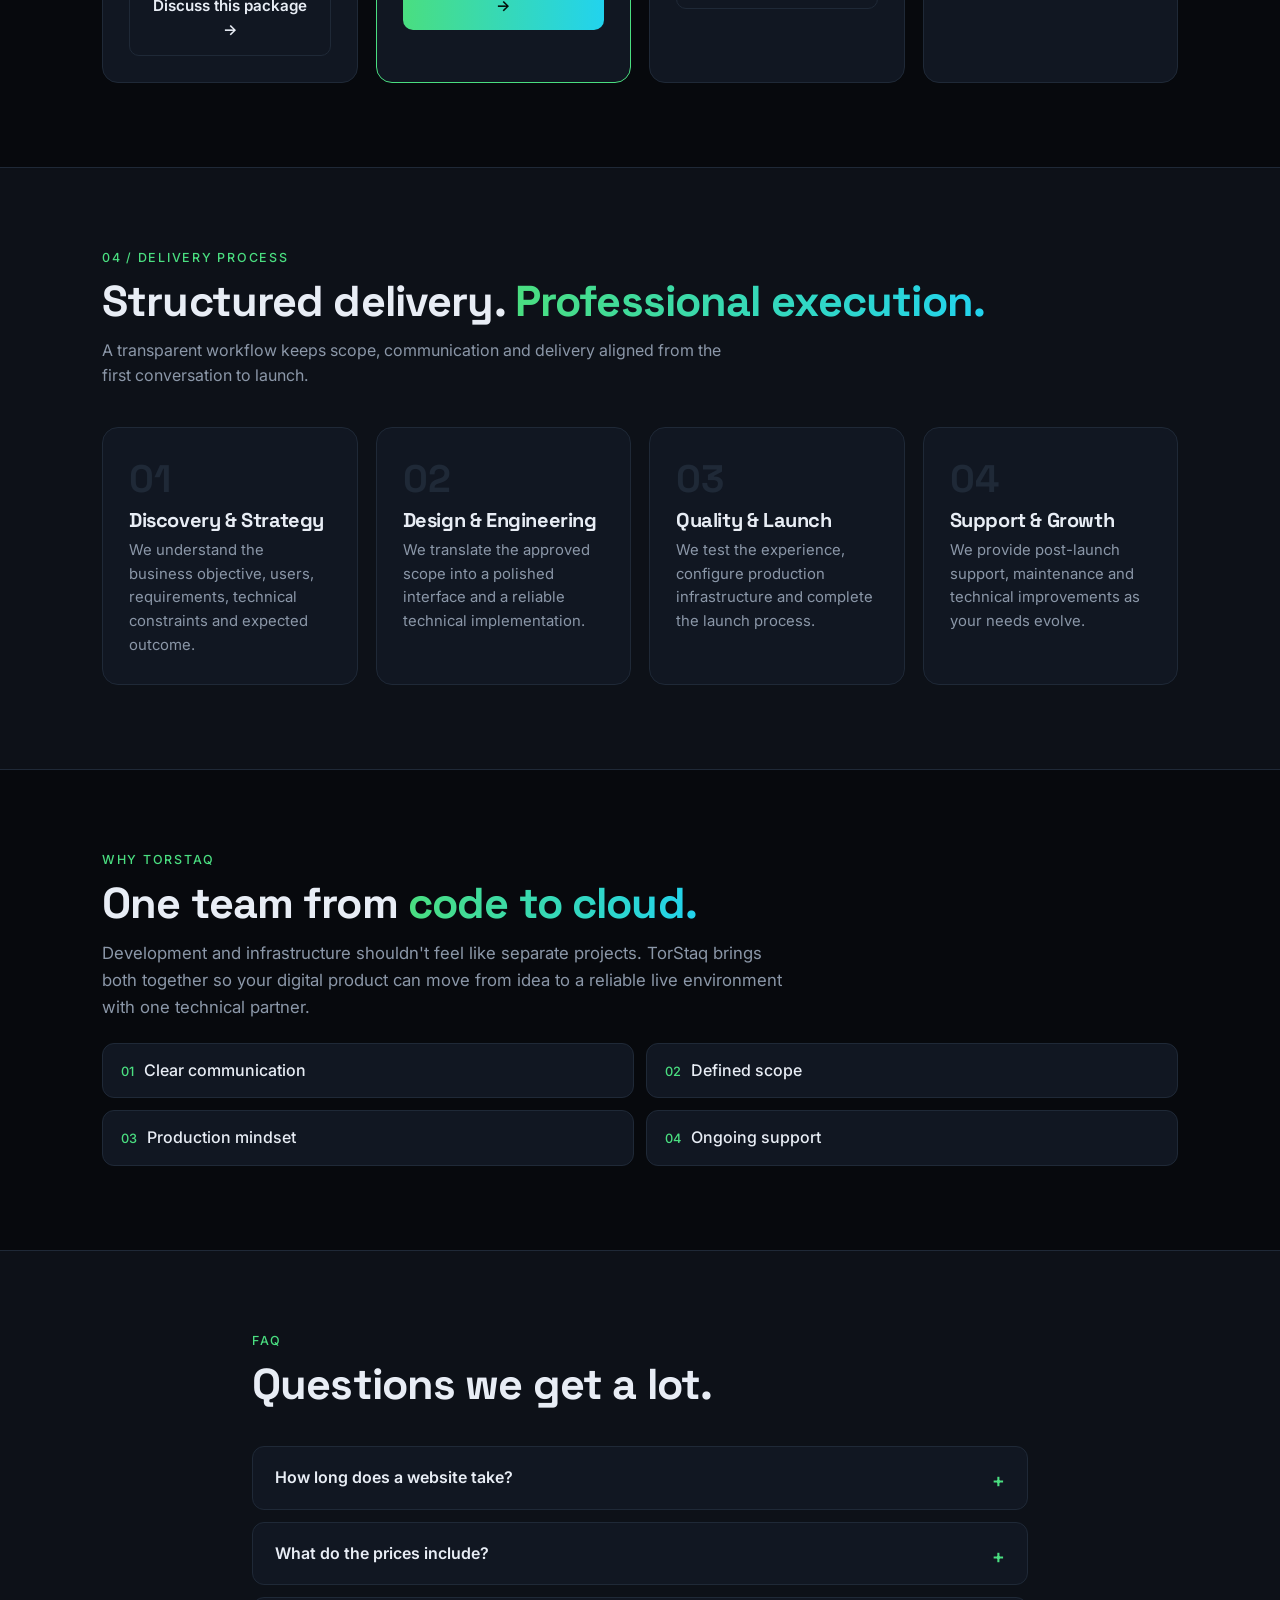
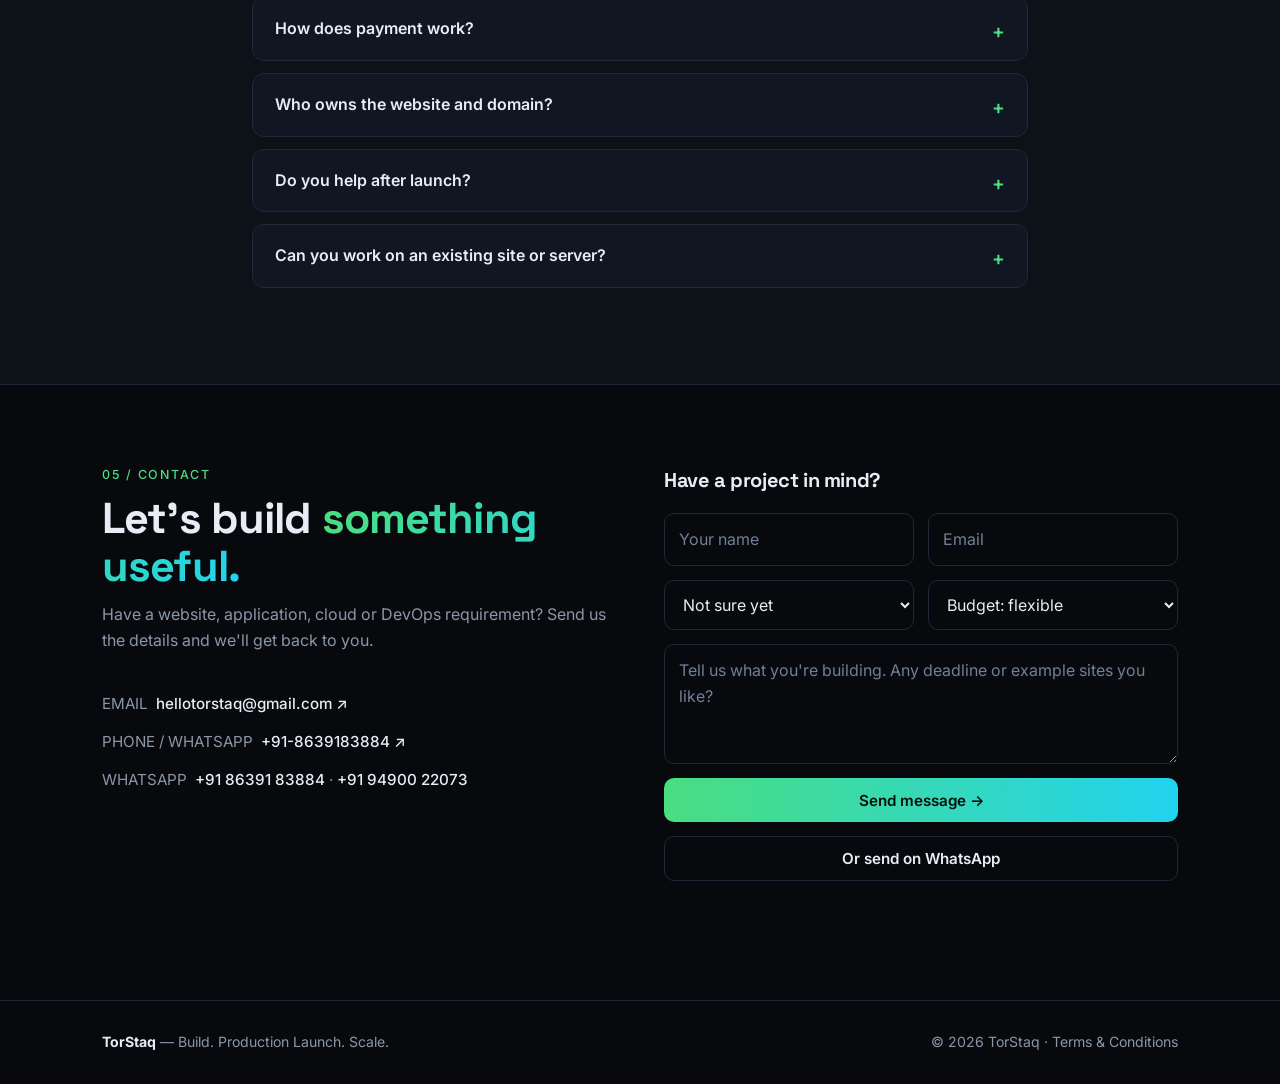
==== commit 541fea3f: "Update package pricing to on-call negotiation" ====
--- a/index.html
+++ b/index.html
@@ -5,10 +5,10 @@
 <meta charset="utf-8">
 <meta name="viewport" content="width=device-width, initial-scale=1">
 <title>TorStaq — Build. Production Launch. Scale.</title>
-<meta name="description" content="TorStaq builds high-performance websites, web applications and cloud infrastructure for businesses and startups. Transparent pricing from ₹8K.">
+<meta name="description" content="TorStaq builds high-performance websites, web applications and cloud infrastructure for businesses and startups. Custom project pricing discussed on call.">
 <meta name="theme-color" content="#07090d">
 <meta property="og:title" content="TorStaq — Digital products. Built to move.">
-<meta property="og:description" content="Websites, web apps and cloud/DevOps from one team. Packages from ₹8K.">
+<meta property="og:description" content="Websites, web apps and cloud/DevOps from one team. Project pricing discussed on call.">
 <meta property="og:type" content="website">
 <link rel="preconnect" href="https://fonts.googleapis.com">
 <link rel="preconnect" href="https://fonts.gstatic.com" crossorigin>
@@ -33,7 +33,7 @@
 <div class="stats">
 <div><b>4</b><span>Core services</span></div>
 <div><b>3</b><span>Live builds to explore</span></div>
-<div><b>₹8K+</b><span>Transparent starting prices</span></div>
+<div><b>On call</b><span>Project pricing</span></div>
 <div><b>1 team</b><span>Code to cloud</span></div>
 </div>
 </div></header>
@@ -65,9 +65,9 @@
 <h2>Clear scope. <span class="grad">Simple starting points.</span></h2>
 <p class="sub">Choose a starting package or contact us for a custom solution. Final pricing depends on requirements and scope.</p>
 <div class="grid g4">
-<div class="card"><span class="num">01 / LAUNCH</span><h3>Starter Website</h3><div class="price">₹8K<small> from</small></div><div class="time">⏱ Typical delivery: 5–7 days</div><p>For individuals and small businesses that need a clean, professional online presence.</p><ul class="ck"><li>Responsive landing page</li><li>Contact / WhatsApp integration</li><li>Basic SEO structure</li><li>Production Launch assistance</li></ul><a href="#contact" class="btn" data-pkg="Starter Website">Discuss this package →</a></div>
-<div class="card pop"><span class="num">02 / BUSINESS</span><h3>Business Website</h3><div class="price">₹15K<small> from</small></div><div class="time">⏱ Typical delivery: 2–3 weeks</div><p>For businesses that need a complete website with multiple pages and lead-generation essentials.</p><ul class="ck"><li>4–7 responsive pages</li><li>Forms and enquiry flow</li><li>SEO-ready structure</li><li>Domain, SSL &amp; deployment</li></ul><a href="#contact" class="btn p" data-pkg="Business Website">Discuss this package →</a></div>
-<div class="card"><span class="num">03 / CUSTOM</span><h3>Web + Cloud</h3><div class="price">₹30K<small> from</small></div><div class="time">⏱ Typical delivery: 4–8 weeks</div><p>For custom web applications that require backend functionality and production infrastructure.</p><ul class="ck"><li>Custom web application</li><li>Backend / API / database</li><li>Cloud deployment</li><li>CI/CD setup</li></ul><a href="#contact" class="btn" data-pkg="Web + Cloud">Discuss this package →</a></div>
+<div class="card"><span class="num">01 / LAUNCH</span><h3>Starter Website</h3><div class="price">Will be negotiated on call</div><div class="time">⏱ Typical delivery: 5–7 days</div><p>For individuals and small businesses that need a clean, professional online presence.</p><ul class="ck"><li>Responsive landing page</li><li>Contact / WhatsApp integration</li><li>Basic SEO structure</li><li>Production Launch assistance</li></ul><a href="#contact" class="btn" data-pkg="Starter Website">Discuss this package →</a></div>
+<div class="card pop"><span class="num">02 / BUSINESS</span><h3>Business Website</h3><div class="price">Will be negotiated on call</div><div class="time">⏱ Typical delivery: 2–3 weeks</div><p>For businesses that need a complete website with multiple pages and lead-generation essentials.</p><ul class="ck"><li>4–7 responsive pages</li><li>Forms and enquiry flow</li><li>SEO-ready structure</li><li>Domain, SSL &amp; deployment</li></ul><a href="#contact" class="btn p" data-pkg="Business Website">Discuss this package →</a></div>
+<div class="card"><span class="num">03 / CUSTOM</span><h3>Web + Cloud</h3><div class="price">Will be negotiated on call</div><div class="time">⏱ Typical delivery: 4–8 weeks</div><p>For custom web applications that require backend functionality and production infrastructure.</p><ul class="ck"><li>Custom web application</li><li>Backend / API / database</li><li>Cloud deployment</li><li>CI/CD setup</li></ul><a href="#contact" class="btn" data-pkg="Web + Cloud">Discuss this package →</a></div>
 <div class="card"><span class="num">ONGOING</span><h3>TorStaq Care</h3><div class="price">₹2K<small> / month</small></div><div class="time">⏱ Starts after launch</div><p>Keep your website or application updated, monitored and supported after launch.</p><ul class="ck"><li>Updates &amp; fixes</li><li>Monitoring</li><li>Deployment support</li></ul><a href="#contact" class="btn" data-pkg="TorStaq Care">Discuss this package →</a></div>
 </div></div></section>
 
@@ -92,10 +92,10 @@
 <section id="faq" class="alt"><div class="wrap" style="max-width:820px">
 <span class="eyebrow">FAQ</span><h2>Questions we get a lot.</h2><br>
 <details><summary>How long does a website take?</summary><p>A starter landing page typically takes about a week, and a multi-page business site two to three weeks. Custom applications depend on scope — you'll get a timeline with your quote.</p></details>
-<details><summary>What do the prices include?</summary><p>Package prices are starting points. Final pricing depends on your requirements and scope, and you'll receive a clear written quote before any work begins.</p></details>
+<details><summary>What do the prices include?</summary><p>Project pricing will be discussed and negotiated on call based on your requirements and scope. You'll receive a clear written quote before any work begins.</p></details>
 <details><summary>How does payment work?</summary><p>We agree on milestones and payment terms in the quote before work starts, so there are no surprises.</p></details>
 <details><summary>Who owns the website and domain?</summary><p>You do. Your domain, hosting accounts and project files are handed over to you at launch.</p></details>
-<details><summary>Do you help after launch?</summary><p>Yes. TorStaq Care (from ₹2K/month) covers updates, fixes, monitoring and deployment support.</p></details>
+<details><summary>Do you help after launch?</summary><p>Yes. TorStaq Care (₹2K/month) covers updates, fixes, monitoring and deployment support.</p></details>
 <details><summary>Can you work on an existing site or server?</summary><p>Yes — redesigns, deployment cleanups, cloud migration and CI/CD setup for existing projects are all welcome.</p></details>
 </div></section>
 
@@ -112,7 +112,7 @@
 <h3>Have a project in mind?</h3>
 <div class="row"><input id="nm" name="name" placeholder="Your name" required maxlength="100" autocomplete="name"><input id="em" name="email" type="email" placeholder="Email" required maxlength="150" autocomplete="email"></div>
 <div class="row"><select id="pk" name="package"><option>Not sure yet</option><option>Starter Website</option><option>Business Website</option><option>Web + Cloud</option><option>TorStaq Care</option></select>
-<select id="bd" name="budget"><option>Budget: flexible</option><option>Under ₹10K</option><option>₹10K – ₹30K</option><option>₹30K – ₹1L</option><option>₹1L+</option></select></div>
+<select id="bd" name="budget"><option>Budget: flexible</option><option>Will be discussed on call</option></select></div>
 <input class="hp" name="website" id="hp" tabindex="-1" autocomplete="off" aria-hidden="true">
 <textarea id="ms" name="message" placeholder="Tell us what you're building. Any deadline or example sites you like?" required maxlength="3000"></textarea>
 <button class="btn p" type="submit" id="sb">Send message →</button>
--- a/styles.css
+++ b/styles.css
@@ -16,27 +16,27 @@
 .links a{padding:8px 14px;border-radius:999px}
 .links a:hover{color:var(--tx);background:rgba(255,255,255,.06)}
 .links .btn{padding:9px 18px!important}
-.btn{display:inline-block;padding:12px 22px;border-radius:10px;font-weight:600;font-size:.95rem;border:1px solid var(--line);transition:.2s;cursor:pointer;background:none;color:var(--tx);font-family:inherit}
+.btn{display:inline-flex;align-items:center;justify-content:center;min-height:44px;padding:12px 22px;border-radius:10px;font-weight:600;font-size:.95rem;border:1px solid var(--line);transition:transform .2s,border-color .2s;cursor:pointer;background:none;color:var(--tx);font-family:inherit;text-align:center}
 .btn.p{background:linear-gradient(90deg,var(--ac),var(--ac2));color:#04110a;border:0}
 .btn:hover{transform:translateY(-2px);border-color:var(--ac)}
-section{padding:84px 0}
+section{padding:84px 0;scroll-margin-top:24px}
 .eyebrow{font:500 .78rem/1 Inter;letter-spacing:.14em;text-transform:uppercase;color:var(--ac);margin-bottom:14px;display:block}
 .sub{color:var(--mut);max-width:620px;margin-bottom:38px}
 .hero{padding:150px 0 70px;background:radial-gradient(800px 380px at 70% -10%,rgba(34,211,238,.13),transparent),radial-gradient(600px 320px at 10% 0,rgba(74,222,128,.10),transparent)}
 .hero-layout{display:grid;grid-template-columns:minmax(280px,.72fr) minmax(0,1.28fr);gap:52px;align-items:center;min-height:430px}
-.hero-logo{display:flex;align-items:center;justify-content:flex-start;padding-top:42px}
+.hero-logo{display:flex;align-items:center;justify-content:flex-start;padding-top:42px;min-width:0}
 .hero-logo img{display:block;width:min(100%,330px);height:auto;object-fit:contain;mix-blend-mode:lighten}
-.hero-copy{padding-top:34px}
-.badge{display:inline-flex;gap:8px;align-items:center;border:1px solid var(--line);padding:6px 14px;border-radius:99px;font-size:.8rem;color:var(--mut);margin-bottom:24px}
-.badge i{width:8px;height:8px;border-radius:50%;background:var(--ac);box-shadow:0 0 10px var(--ac)}
+.hero-copy{padding-top:34px;min-width:0}
+.badge{display:inline-flex;gap:8px;align-items:center;flex-wrap:wrap;border:1px solid var(--line);padding:6px 14px;border-radius:99px;font-size:.8rem;color:var(--mut);margin-bottom:24px;max-width:100%}
+.badge i{flex:0 0 8px;width:8px;height:8px;border-radius:50%;background:var(--ac);box-shadow:0 0 10px var(--ac)}
 .hero p{font-size:1.15rem;color:var(--mut);max-width:620px;margin:22px 0 32px}
 .cta{display:flex;gap:14px;flex-wrap:wrap}
 .stats{display:grid;grid-template-columns:repeat(4,1fr);gap:16px;margin-top:36px;border:1px solid rgba(34,211,238,.18);padding:22px 26px;border-radius:28px;background:rgba(10,18,24,.42);backdrop-filter:blur(18px);box-shadow:0 12px 35px rgba(0,0,0,.18)}
 .stats b{display:block;font:700 1.7rem 'Space Grotesk';color:var(--tx)}
 .stats span{font-size:.85rem;color:var(--mut)}
-.grid{display:grid;gap:18px}
-.g4{grid-template-columns:repeat(4,1fr)}.g3{grid-template-columns:repeat(3,1fr)}.g2{grid-template-columns:repeat(2,1fr)}
-.card{background:var(--card);border:1px solid var(--line);border-radius:16px;padding:26px;transition:.25s}
+.grid{display:grid;gap:18px;min-width:0}
+.g4{grid-template-columns:repeat(4,minmax(0,1fr))}.g3{grid-template-columns:repeat(3,minmax(0,1fr))}.g2{grid-template-columns:repeat(2,minmax(0,1fr))}
+.card{min-width:0;background:var(--card);border:1px solid var(--line);border-radius:16px;padding:26px;transition:border-color .25s,transform .25s;overflow-wrap:anywhere}
 .card:hover{border-color:#2f3b4f;transform:translateY(-3px)}
 .card p{color:var(--mut);font-size:.93rem}
 .num{font:500 .8rem Inter;color:var(--ac);margin-bottom:14px;display:block}
@@ -75,22 +75,69 @@
 details{border:1px solid var(--line);border-radius:12px;padding:18px 22px;background:var(--card);margin-bottom:12px}
 summary{cursor:pointer;font-weight:600;list-style:none}
 summary::-webkit-details-marker{display:none}
-summary::after{content:"+";float:right;color:var(--ac);font-size:1.2rem}
+summary::after{content:"+";float:right;color:var(--ac);font-size:1.2rem;margin-left:12px}
 details[open] summary::after{content:"–"}
 details p{color:var(--mut);margin-top:12px;font-size:.94rem}
-form{display:grid;gap:14px}
-.row{display:grid;grid-template-columns:1fr 1fr;gap:14px}
-input,select,textarea{width:100%;background:var(--bg);border:1px solid var(--line);color:var(--tx);border-radius:10px;padding:13px 14px;font:inherit}
+form{display:grid;gap:14px;min-width:0}
+.row{display:grid;grid-template-columns:repeat(2,minmax(0,1fr));gap:14px}
+input,select,textarea{width:100%;min-width:0;background:var(--bg);border:1px solid var(--line);color:var(--tx);border-radius:10px;padding:13px 14px;font:inherit}
 input::placeholder,textarea::placeholder{color:#718096}
-input:focus,select:focus,textarea:focus{outline:0;border-color:var(--ac)}
+input:focus,select:focus,textarea:focus{outline:2px solid rgba(74,222,128,.18);border-color:var(--ac)}
 textarea{min-height:120px;resize:vertical}
-.ct{display:flex;flex-direction:column;gap:14px;color:var(--mut);font-size:.95rem}
+.ct{display:flex;flex-direction:column;gap:14px;color:var(--mut);font-size:.95rem;overflow-wrap:anywhere}
 .ct a{color:var(--tx);font-weight:500}.ct a:hover{color:var(--ac)}
 footer{border-top:1px solid var(--line);padding:30px 0;color:var(--mut);font-size:.88rem}
 footer .wrap{display:flex;justify-content:space-between;flex-wrap:wrap;gap:12px}
 .wa{position:fixed;right:18px;bottom:18px;z-index:20;background:#25d366;color:#04110a;font-weight:700;padding:13px 18px;border-radius:99px;box-shadow:0 8px 24px rgba(0,0,0,.4);font-size:.9rem}
-@media(max-width:900px){.g4,.g3{grid-template-columns:repeat(2,1fr)}.stats{grid-template-columns:repeat(2,1fr)}.hero-layout{grid-template-columns:1fr;gap:18px}.hero-logo{justify-content:flex-start;padding-top:20px}.hero-logo img{width:300px}.hero-copy{padding-top:0}}
-@media(max-width:640px){nav{top:14px}nav .wrap{padding:0 14px}nav .links{width:100%;justify-content:center;gap:2px;padding:8px}.links a{padding:7px 8px;font-size:.78rem}.links .btn{padding:8px 11px!important}.g4,.g3,.g2,.row{grid-template-columns:1fr}section{padding:60px 0}.hero{padding:120px 0 50px}.hero-layout{gap:8px}.hero-logo{padding-top:20px}.hero-logo img{width:245px}.hero-copy h1{font-size:clamp(2.4rem,12vw,4rem)}.stats{margin-top:40px;padding:18px;border-radius:22px}}
-@media(prefers-reduced-motion:reduce){*{transition:none!important;scroll-behavior:auto!important}}
 .ticker{border-block:1px solid var(--line);background:var(--bg2);padding:14px 0;overflow:hidden;white-space:nowrap}
 .ticker .wrap{display:flex;gap:34px;justify-content:center;flex-wrap:wrap;font:500 .78rem Inter;letter-spacing:.16em;color:var(--mut)}
+@media(max-width:1000px){
+ .wrap{padding-left:20px;padding-right:20px}
+ .g4{grid-template-columns:repeat(2,minmax(0,1fr))}
+ .g3{grid-template-columns:repeat(2,minmax(0,1fr))}
+ .hero-layout{grid-template-columns:minmax(0,.8fr) minmax(0,1.2fr);gap:28px}
+ .hero-logo img{width:min(100%,290px)}
+ .stats{grid-template-columns:repeat(2,minmax(0,1fr))}
+}
+@media(max-width:700px){
+ html{scroll-padding-top:16px}
+ nav{top:12px}
+ nav .wrap{padding:0 12px;justify-content:center}
+ nav .links{width:100%;display:grid;grid-template-columns:repeat(3,minmax(0,1fr));gap:4px;padding:8px;border-radius:18px}
+ .links a,.links .btn{display:flex;align-items:center;justify-content:center;min-height:40px;padding:7px 5px!important;font-size:.78rem;white-space:nowrap}
+ .hero{padding:150px 0 44px}
+ .hero-layout{grid-template-columns:minmax(0,1fr);gap:18px;min-height:0}
+ .hero-logo{justify-content:center;padding:0}
+ .hero-logo img{width:min(66vw,250px);max-height:180px}
+ .hero-copy{padding:0;text-align:left}
+ .badge{font-size:.68rem;line-height:1.45;margin-bottom:18px;padding:7px 10px;border-radius:12px}
+ .hero-copy h1{font-size:clamp(2.5rem,11vw,3.7rem);overflow-wrap:normal}
+ .hero p{font-size:1rem;margin:18px 0 24px}
+ .cta{display:grid;grid-template-columns:minmax(0,1fr);gap:10px}
+ .cta .btn{width:100%}
+ .stats{grid-template-columns:repeat(2,minmax(0,1fr));gap:14px;margin-top:28px;padding:17px;border-radius:18px}
+ .stats b{font-size:1.45rem}
+ .stats span{font-size:.78rem;line-height:1.4;display:block}
+ section{padding:54px 0}
+ .wrap{padding-left:17px;padding-right:17px}
+ .g4,.g3,.g2,.row{grid-template-columns:minmax(0,1fr)}
+ .grid{gap:13px}
+ .card{padding:21px;border-radius:14px}
+ .sub{margin-bottom:25px}
+ .work .thumb{height:170px}
+ .whyl{grid-template-columns:minmax(0,1fr)}
+ .ticker .wrap{gap:12px 20px;font-size:.68rem;letter-spacing:.1em}
+ .ct{font-size:.9rem}
+ #contact .grid{gap:28px!important}
+ details{padding:16px}
+ .wa{right:12px;bottom:12px;padding:11px 14px;font-size:.82rem;box-shadow:0 5px 18px rgba(0,0,0,.35)}
+ footer .wrap{flex-direction:column;gap:8px}
+}
+@media(max-width:360px){
+ nav .links{grid-template-columns:repeat(3,minmax(0,1fr));gap:2px;padding:6px}
+ .links a,.links .btn{font-size:.7rem;padding:6px 2px!important}
+ .hero{padding-top:144px}
+ .stats{padding:14px;gap:10px}
+ .card{padding:18px}
+}
+@media(prefers-reduced-motion:reduce){*{transition:none!important;scroll-behavior:auto!important}}
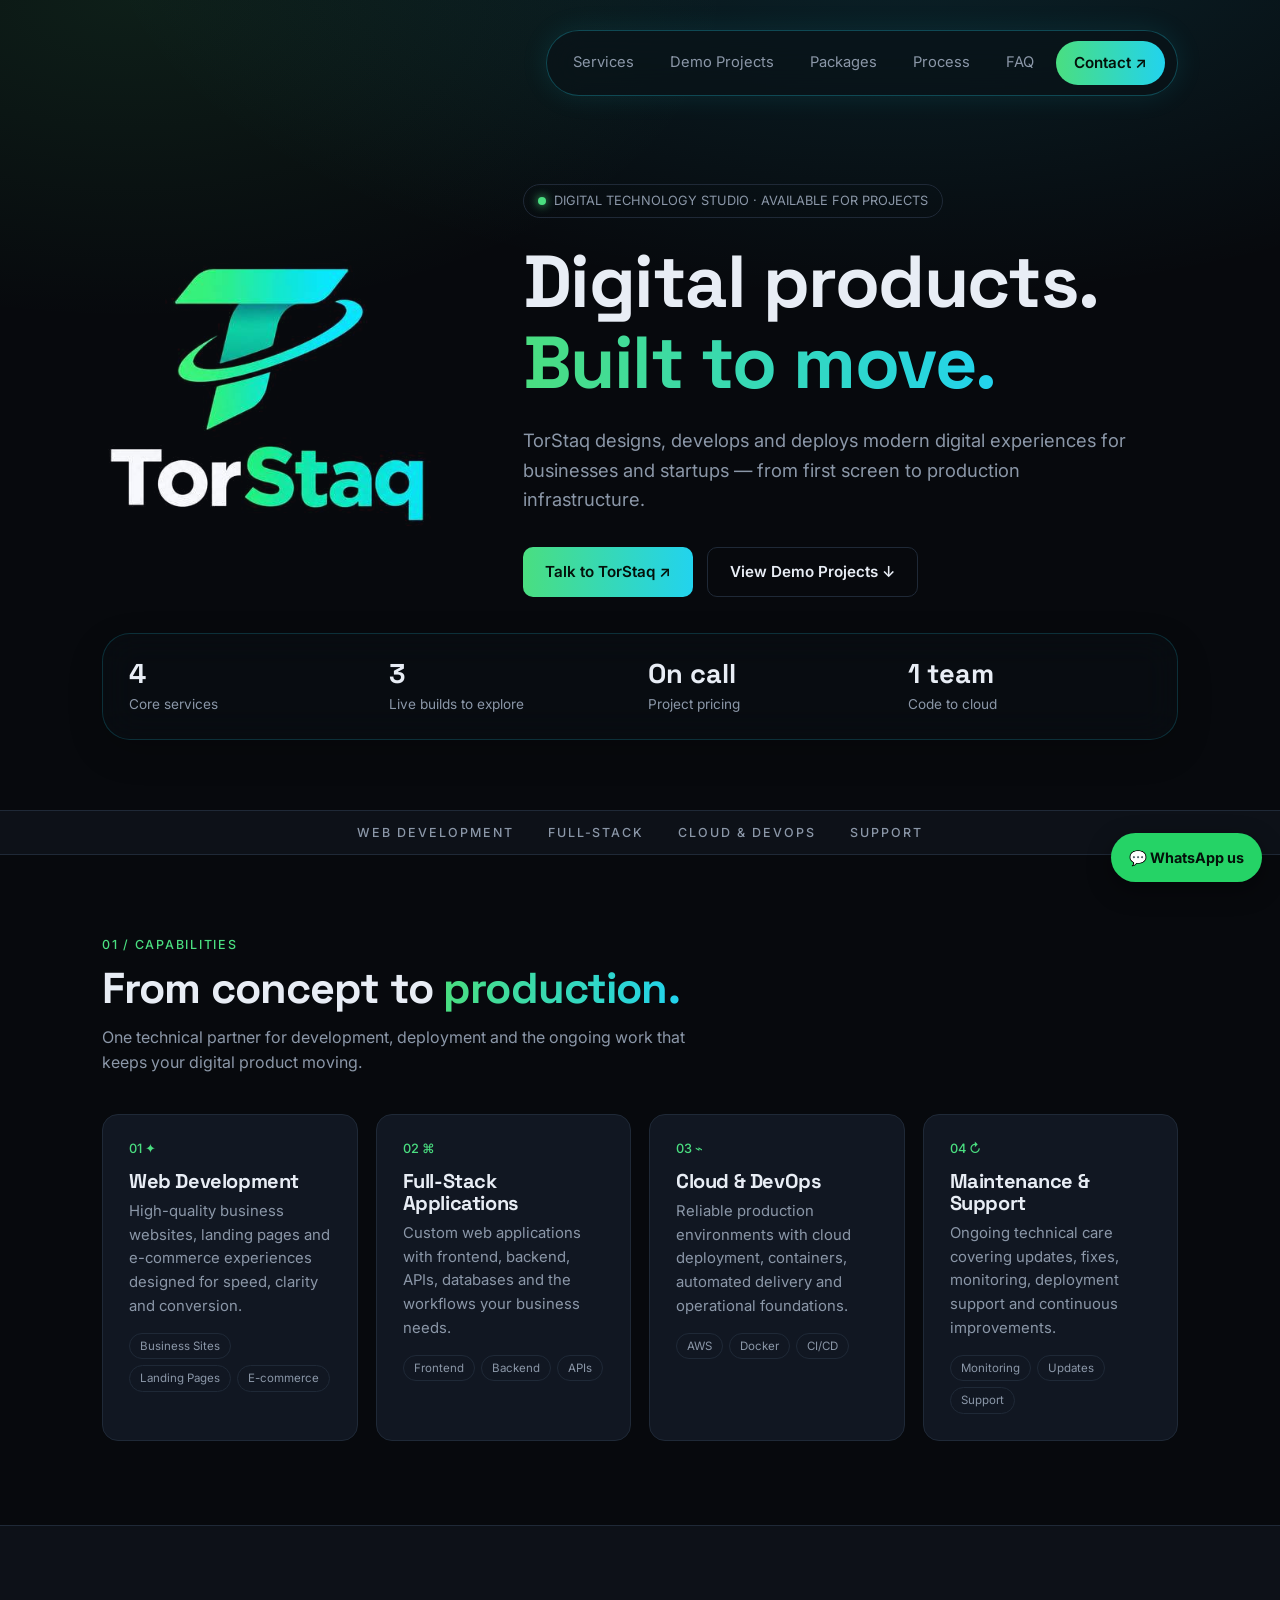
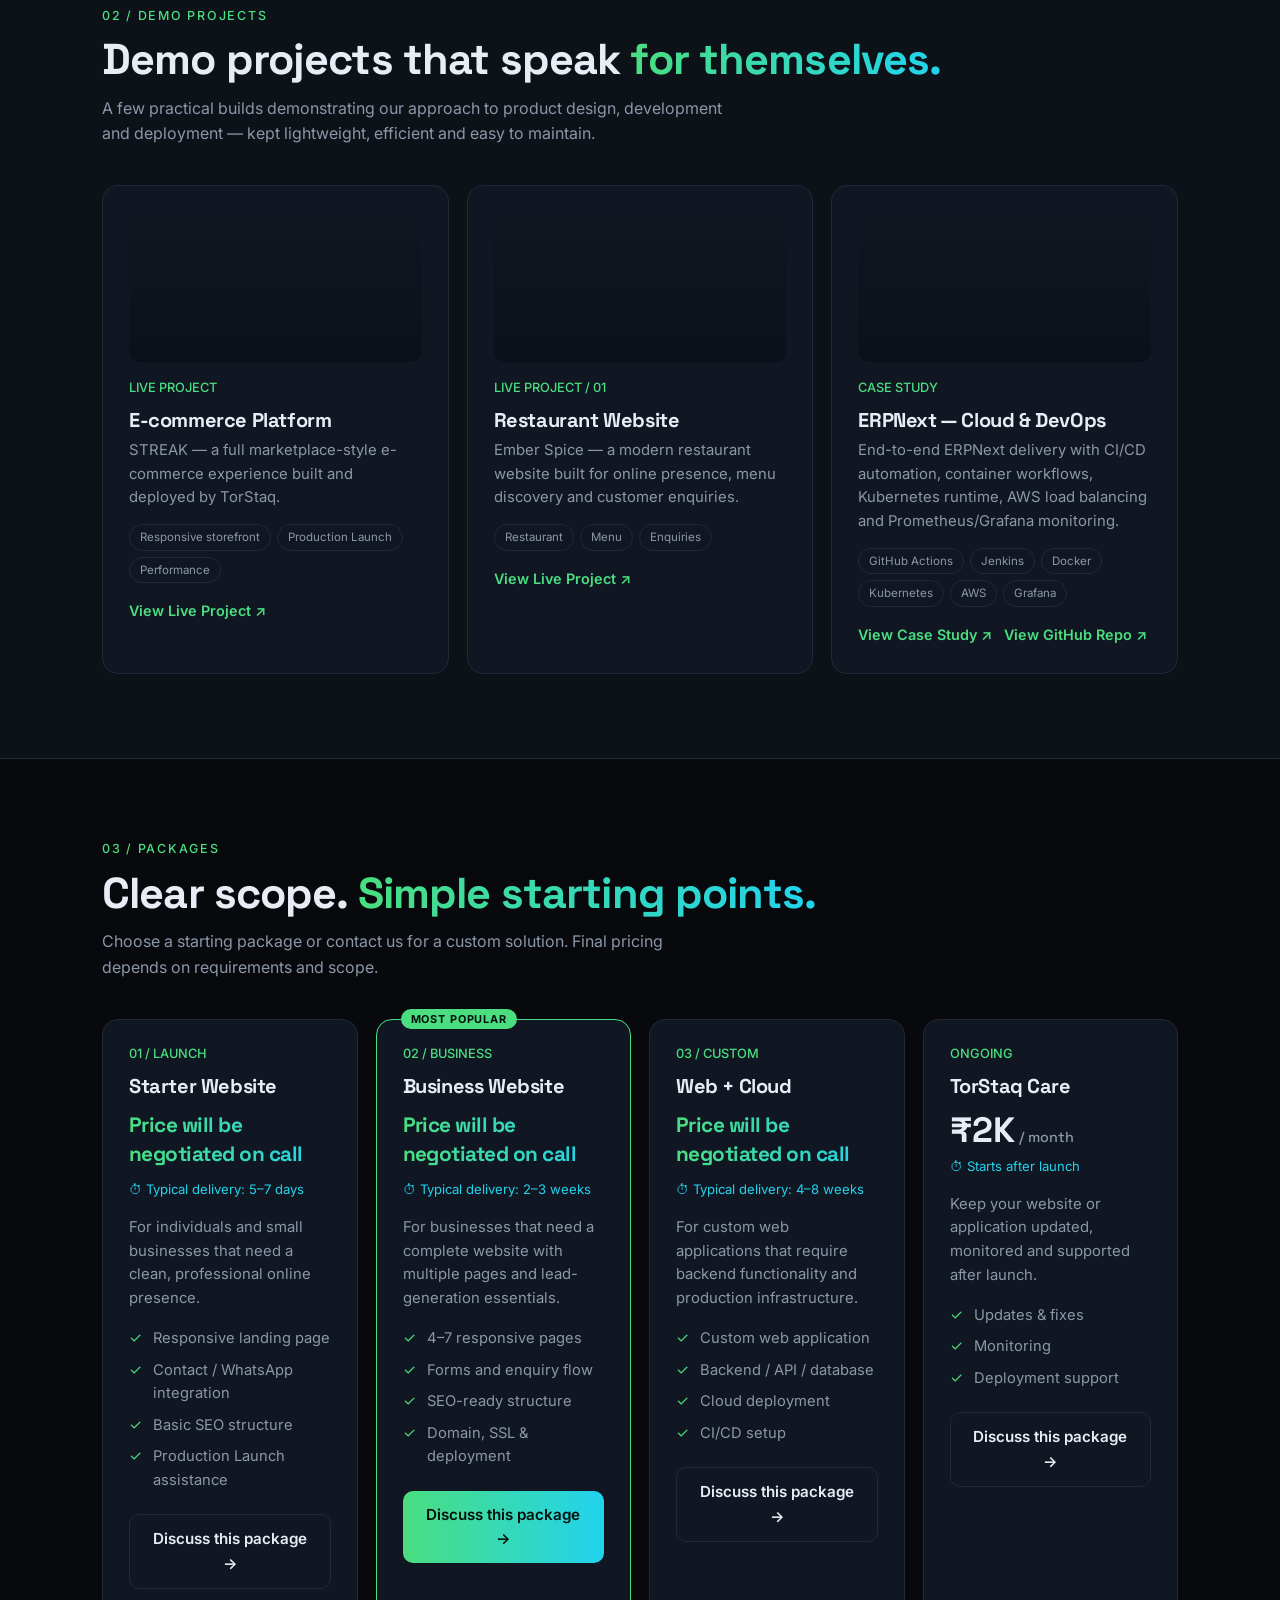
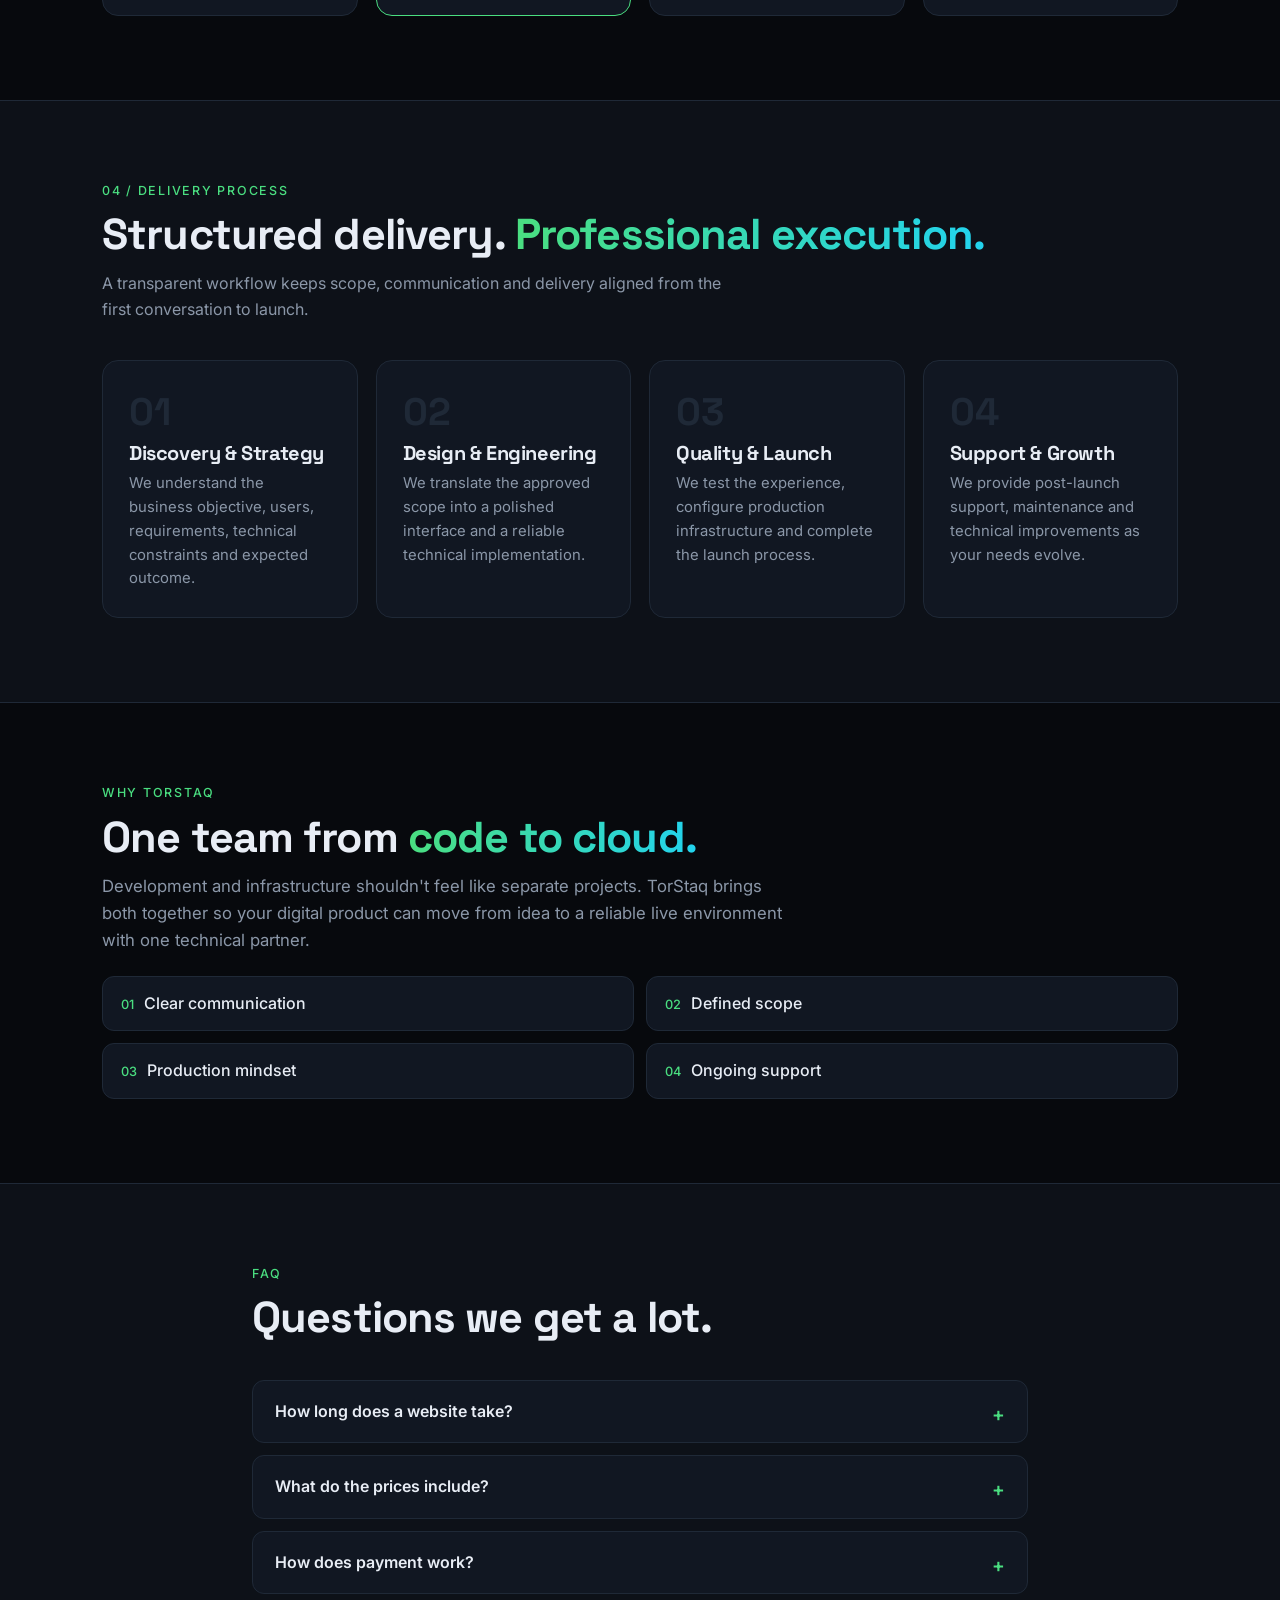
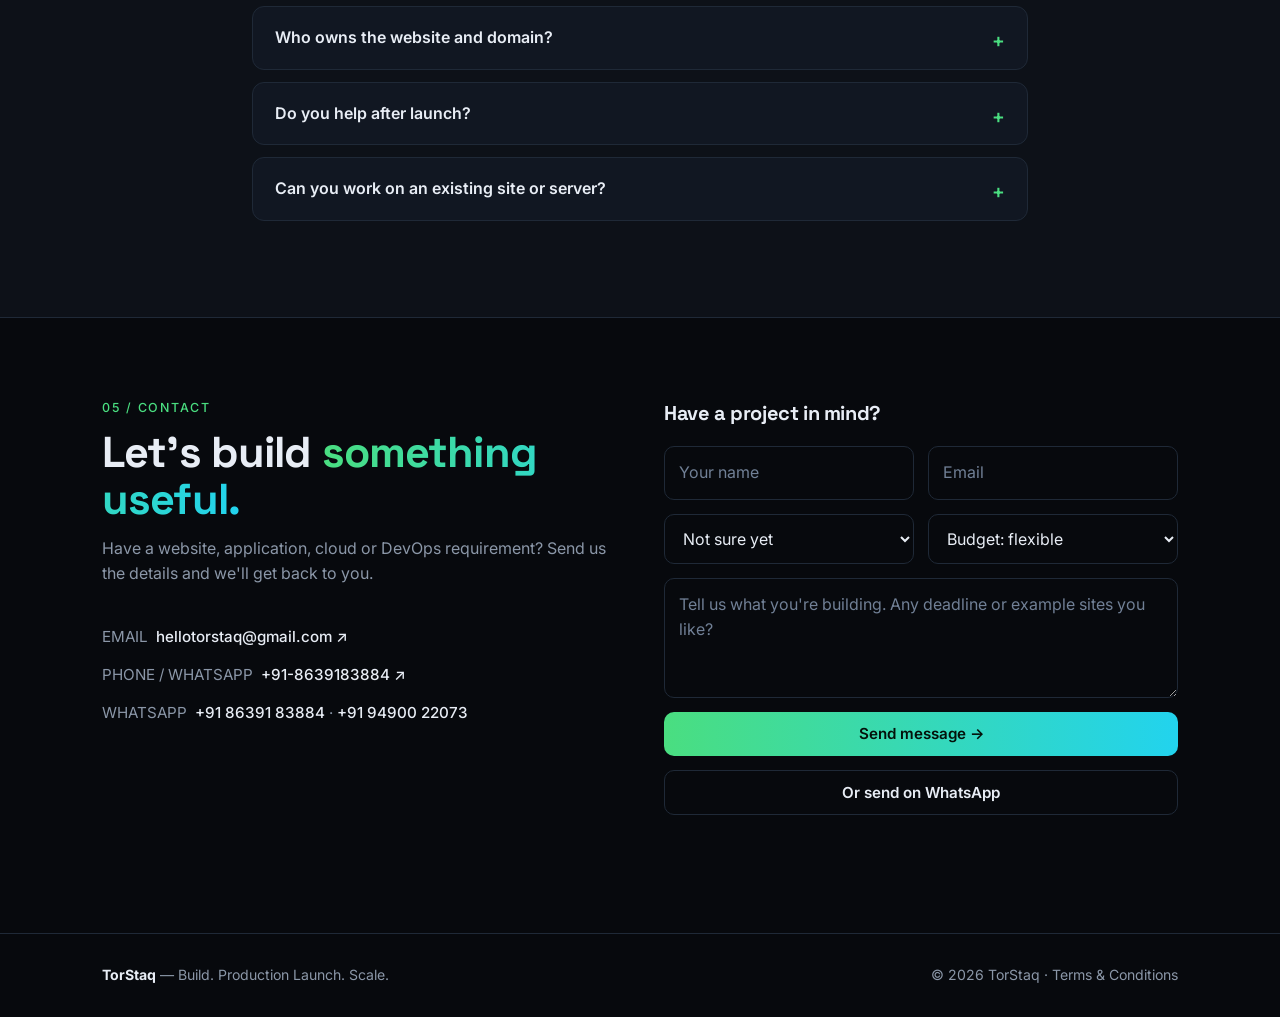
==== commit fe56ea17: "Label package prices and highlight maintenance plan" ====
--- a/index.html
+++ b/index.html
@@ -65,10 +65,10 @@
 <h2>Clear scope. <span class="grad">Simple starting points.</span></h2>
 <p class="sub">Choose a starting package or contact us for a custom solution. Final pricing depends on requirements and scope.</p>
 <div class="grid g4">
-<div class="card"><span class="num">01 / LAUNCH</span><h3>Starter Website</h3><div class="price">Will be negotiated on call</div><div class="time">⏱ Typical delivery: 5–7 days</div><p>For individuals and small businesses that need a clean, professional online presence.</p><ul class="ck"><li>Responsive landing page</li><li>Contact / WhatsApp integration</li><li>Basic SEO structure</li><li>Production Launch assistance</li></ul><a href="#contact" class="btn" data-pkg="Starter Website">Discuss this package →</a></div>
-<div class="card pop"><span class="num">02 / BUSINESS</span><h3>Business Website</h3><div class="price">Will be negotiated on call</div><div class="time">⏱ Typical delivery: 2–3 weeks</div><p>For businesses that need a complete website with multiple pages and lead-generation essentials.</p><ul class="ck"><li>4–7 responsive pages</li><li>Forms and enquiry flow</li><li>SEO-ready structure</li><li>Domain, SSL &amp; deployment</li></ul><a href="#contact" class="btn p" data-pkg="Business Website">Discuss this package →</a></div>
-<div class="card"><span class="num">03 / CUSTOM</span><h3>Web + Cloud</h3><div class="price">Will be negotiated on call</div><div class="time">⏱ Typical delivery: 4–8 weeks</div><p>For custom web applications that require backend functionality and production infrastructure.</p><ul class="ck"><li>Custom web application</li><li>Backend / API / database</li><li>Cloud deployment</li><li>CI/CD setup</li></ul><a href="#contact" class="btn" data-pkg="Web + Cloud">Discuss this package →</a></div>
-<div class="card"><span class="num">ONGOING</span><h3>TorStaq Care</h3><div class="price">₹2K<small> / month</small></div><div class="time">⏱ Starts after launch</div><p>Keep your website or application updated, monitored and supported after launch.</p><ul class="ck"><li>Updates &amp; fixes</li><li>Monitoring</li><li>Deployment support</li></ul><a href="#contact" class="btn" data-pkg="TorStaq Care">Discuss this package →</a></div>
+<div class="card"><span class="num">01 / LAUNCH</span><h3>Starter Website</h3><div class="price negotiated">Price will be negotiated on call</div><div class="time">⏱ Typical delivery: 5–7 days</div><p>For individuals and small businesses that need a clean, professional online presence.</p><ul class="ck"><li>Responsive landing page</li><li>Contact / WhatsApp integration</li><li>Basic SEO structure</li><li>Production Launch assistance</li></ul><a href="#contact" class="btn" data-pkg="Starter Website">Discuss this package →</a></div>
+<div class="card pop"><span class="num">02 / BUSINESS</span><h3>Business Website</h3><div class="price negotiated">Price will be negotiated on call</div><div class="time">⏱ Typical delivery: 2–3 weeks</div><p>For businesses that need a complete website with multiple pages and lead-generation essentials.</p><ul class="ck"><li>4–7 responsive pages</li><li>Forms and enquiry flow</li><li>SEO-ready structure</li><li>Domain, SSL &amp; deployment</li></ul><a href="#contact" class="btn p" data-pkg="Business Website">Discuss this package →</a></div>
+<div class="card"><span class="num">03 / CUSTOM</span><h3>Web + Cloud</h3><div class="price negotiated">Price will be negotiated on call</div><div class="time">⏱ Typical delivery: 4–8 weeks</div><p>For custom web applications that require backend functionality and production infrastructure.</p><ul class="ck"><li>Custom web application</li><li>Backend / API / database</li><li>Cloud deployment</li><li>CI/CD setup</li></ul><a href="#contact" class="btn" data-pkg="Web + Cloud">Discuss this package →</a></div>
+<div class="card"><span class="num">ONGOING</span><h3>TorStaq Care</h3><div class="price maintenance">₹2K<small> / month</small></div><div class="time">⏱ Starts after launch</div><p>Keep your website or application updated, monitored and supported after launch.</p><ul class="ck"><li>Updates &amp; fixes</li><li>Monitoring</li><li>Deployment support</li></ul><a href="#contact" class="btn" data-pkg="TorStaq Care">Discuss this package →</a></div>
 </div></div></section>
 
 <section id="process" class="alt"><div class="wrap">
--- a/styles.css
+++ b/styles.css
@@ -64,6 +64,7 @@
 .sm{padding:10px 18px;font-size:.88rem}
 .work a.l{display:inline-block;margin-top:16px;color:var(--ac);font-weight:600;font-size:.9rem}
 .price{font:700 2.2rem 'Space Grotesk';margin:10px 0 4px}.price small{font-size:.9rem;color:var(--mut);font-weight:500}
+.price.negotiated{font-size:1.3rem;line-height:1.4;letter-spacing:-.025em;font-weight:700;margin:14px 0 10px;max-width:100%;background:linear-gradient(90deg,var(--ac),var(--ac2));-webkit-background-clip:text;background-clip:text;-webkit-text-fill-color:transparent;color:var(--ac2);}
 .time{font-size:.82rem;color:var(--ac2);margin-bottom:16px}
 ul.ck{list-style:none;margin:16px 0 22px}
 ul.ck li{padding-left:24px;position:relative;color:var(--mut);font-size:.92rem;margin-bottom:8px}
